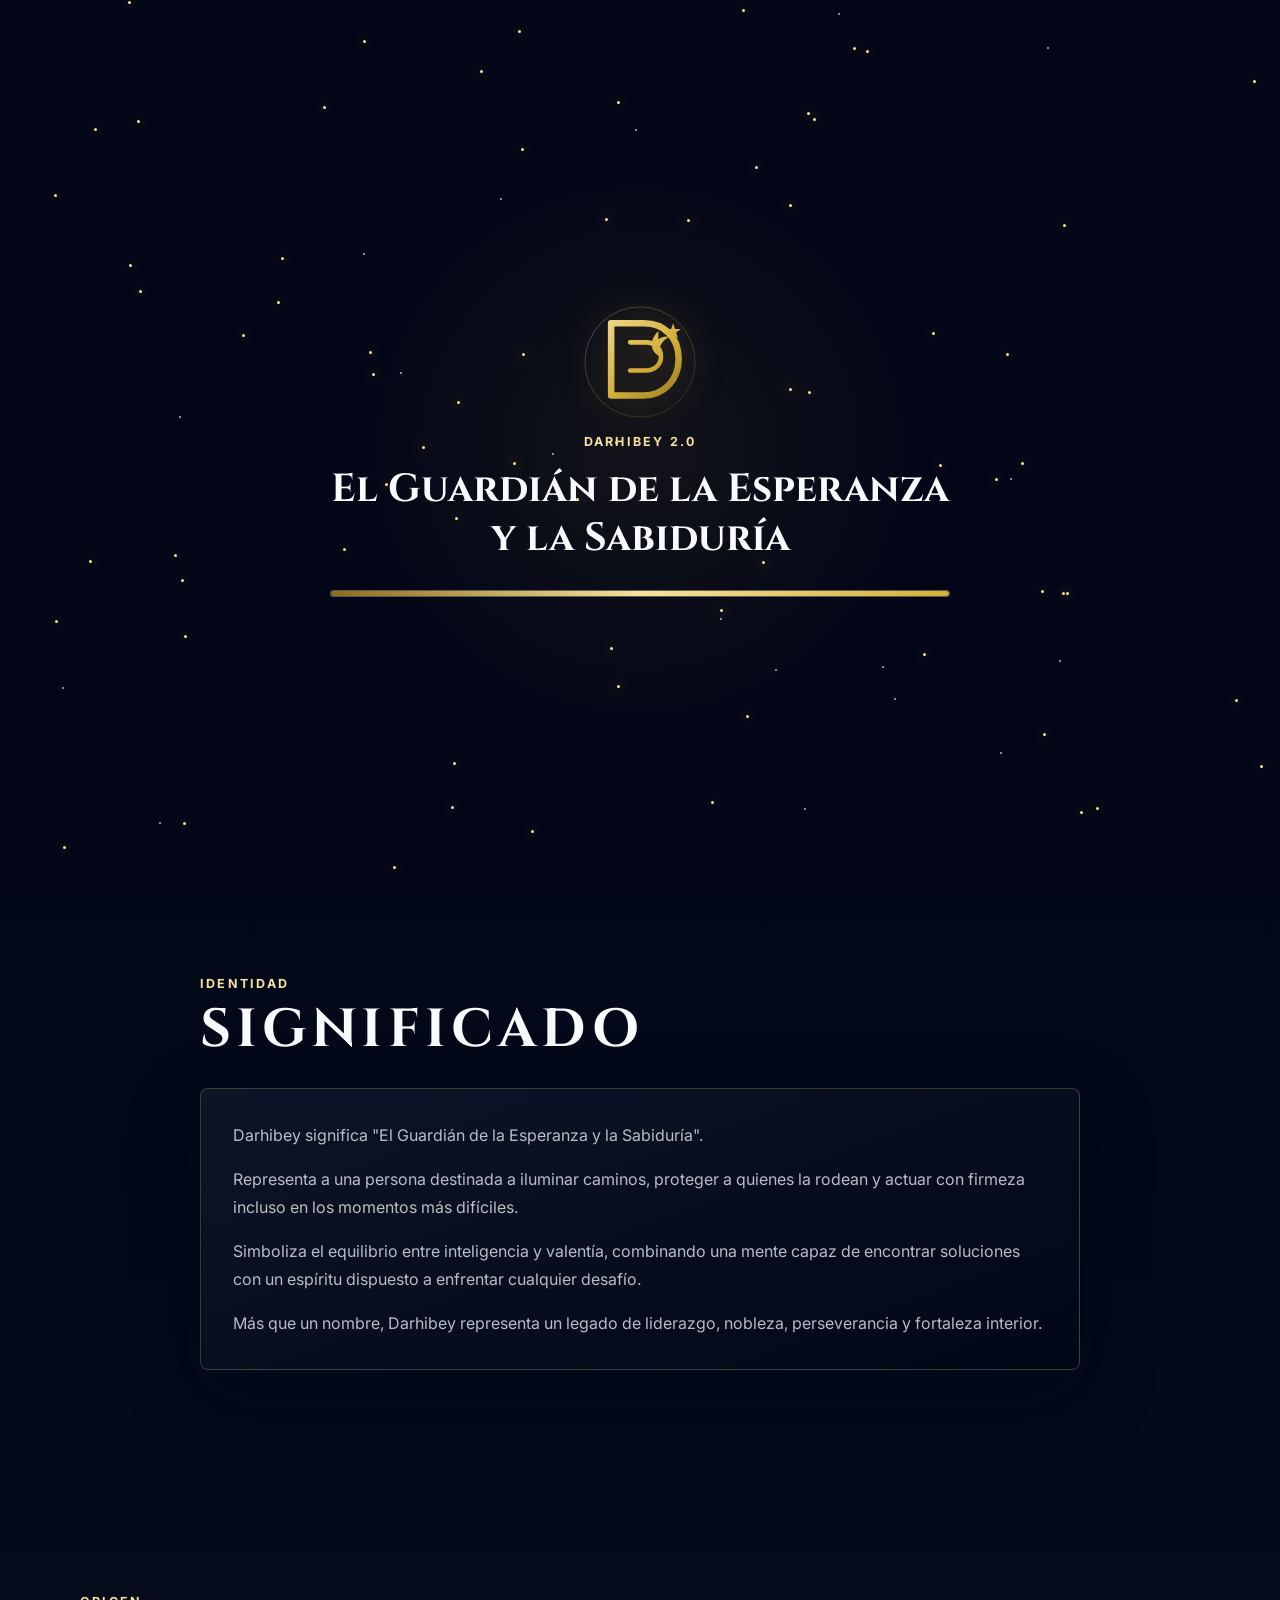
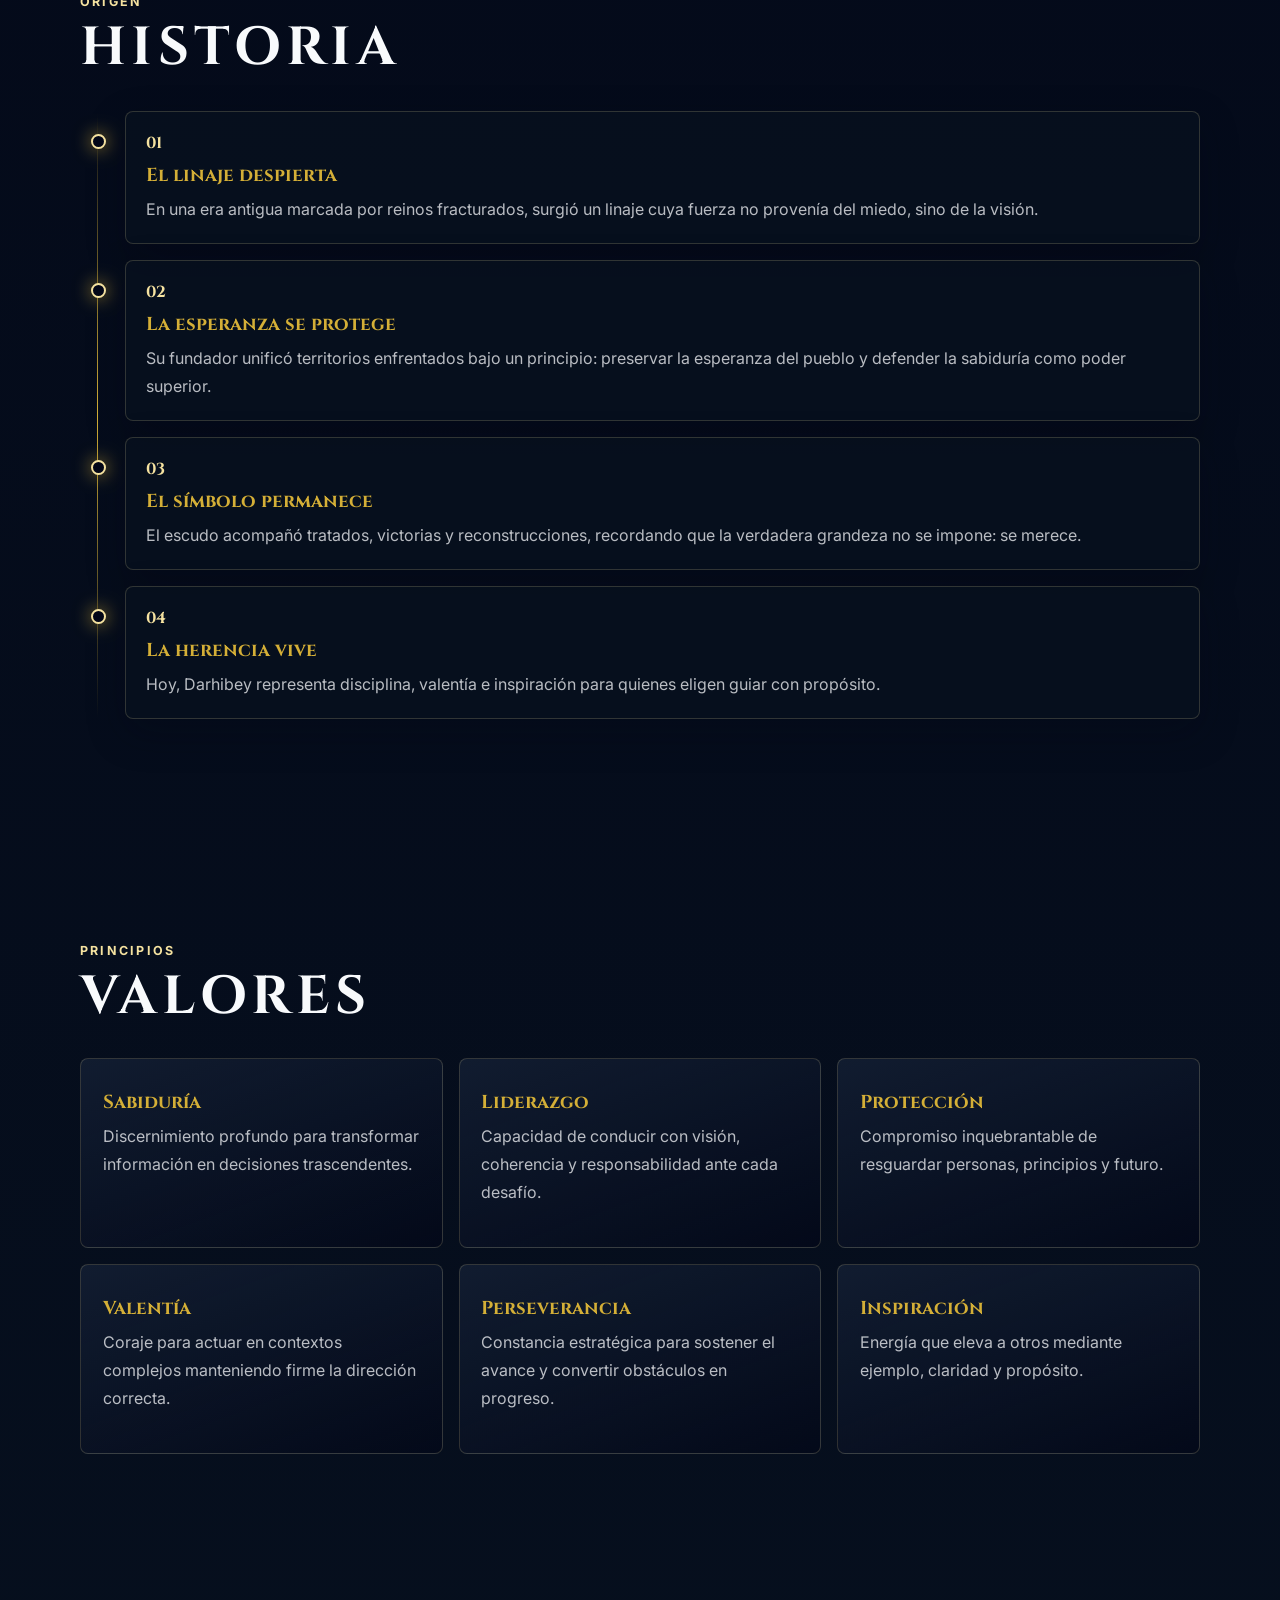
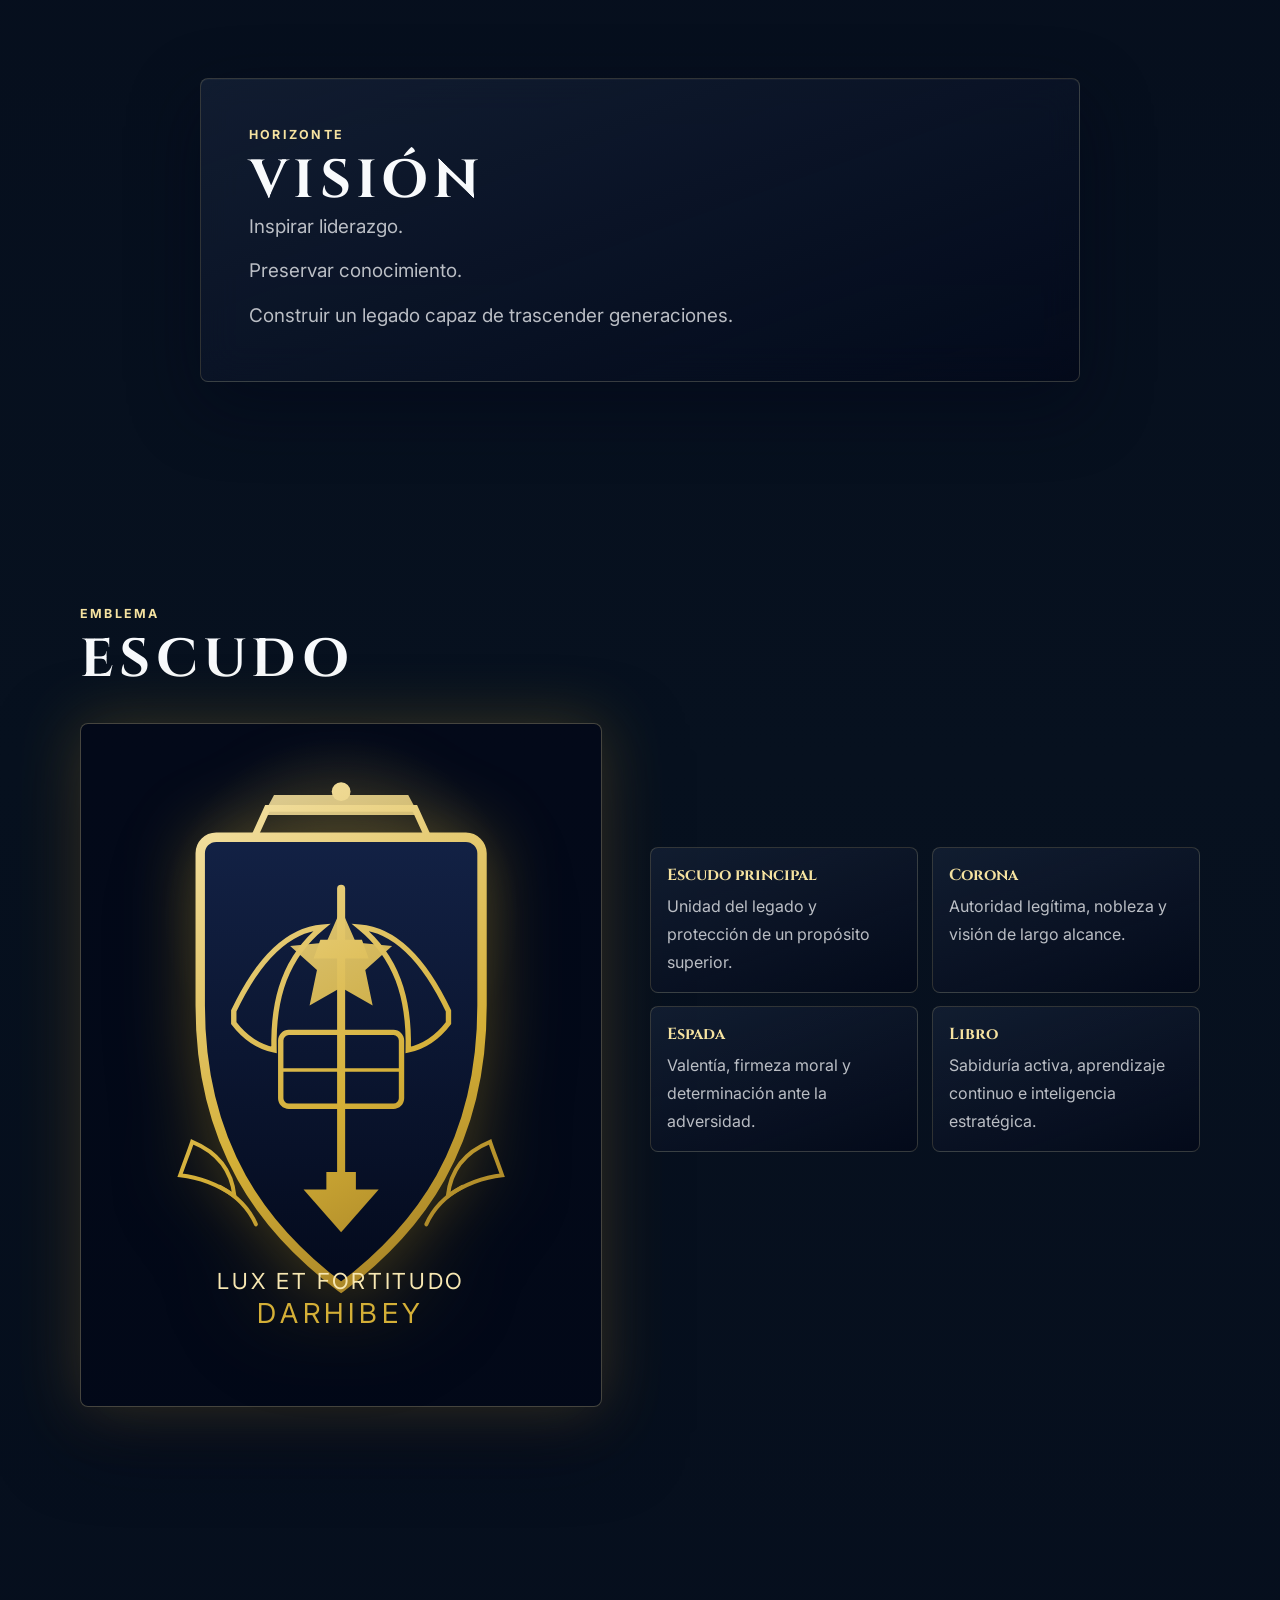
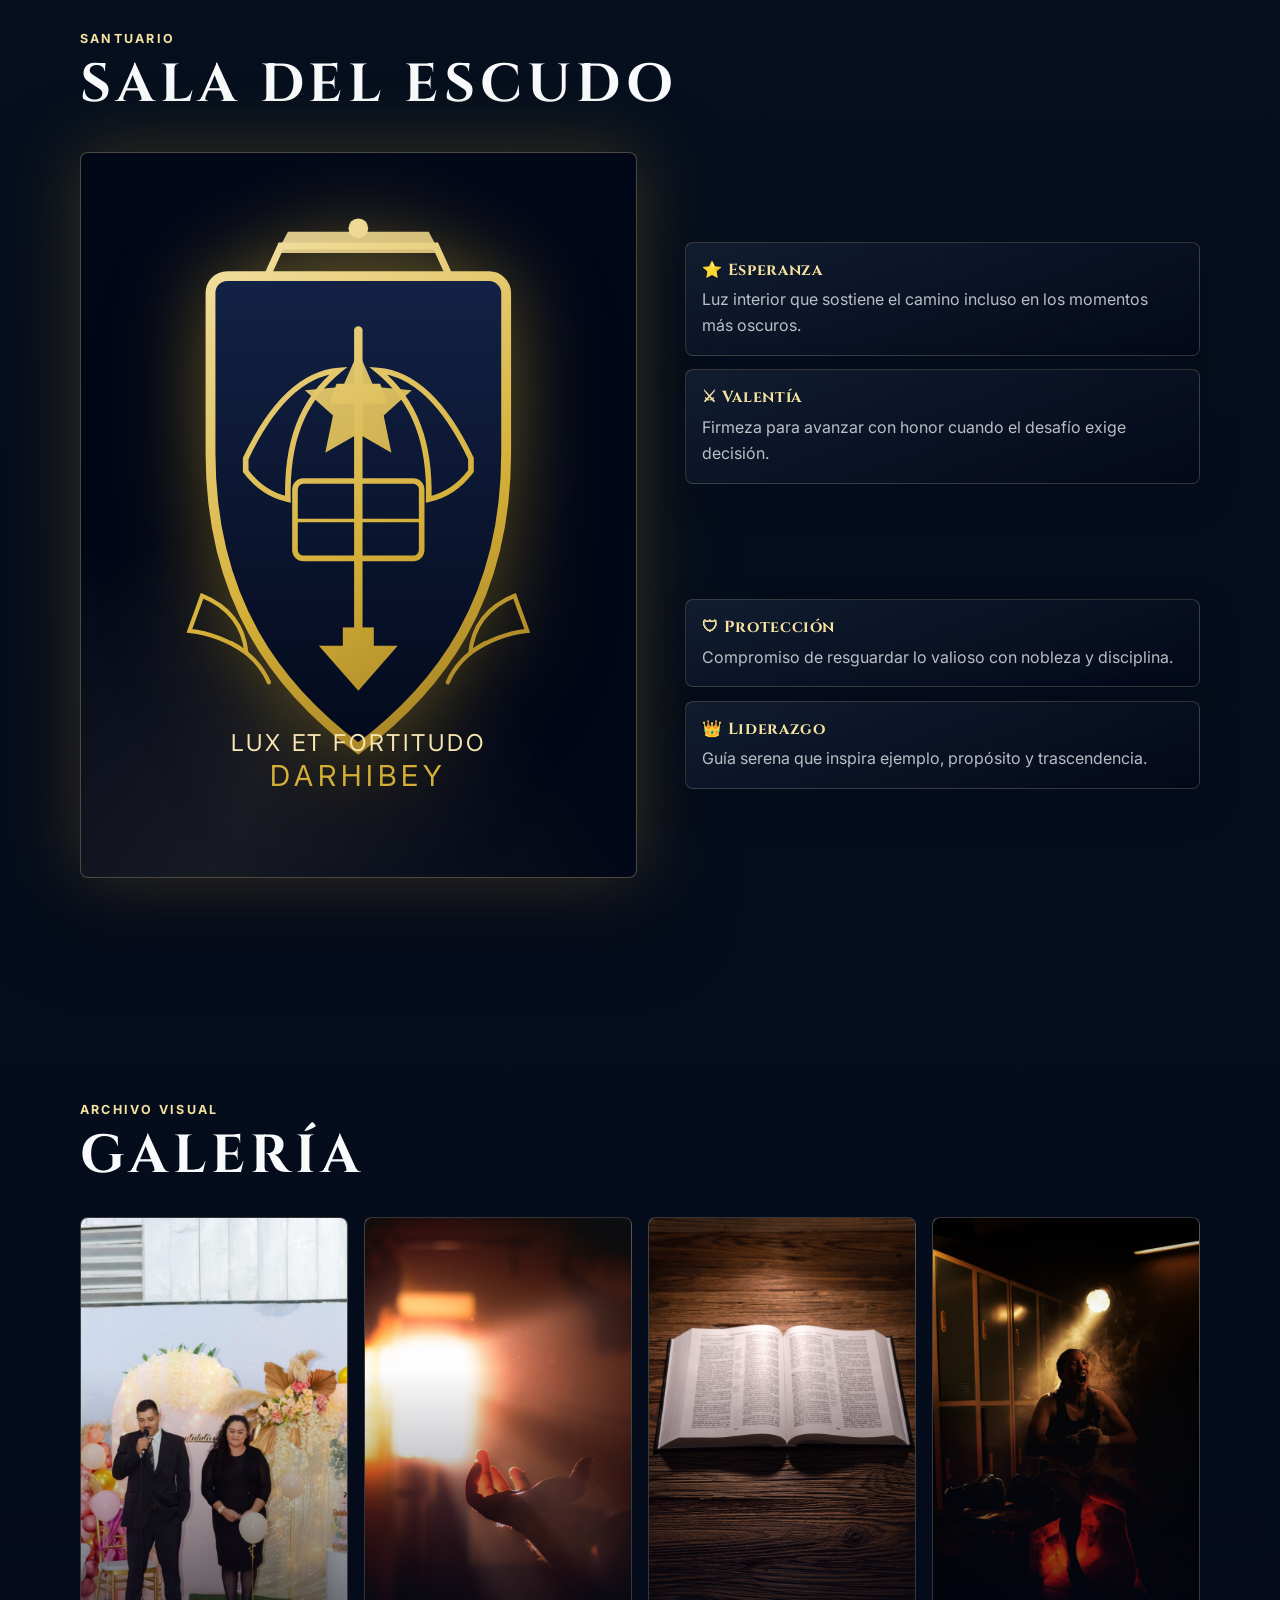
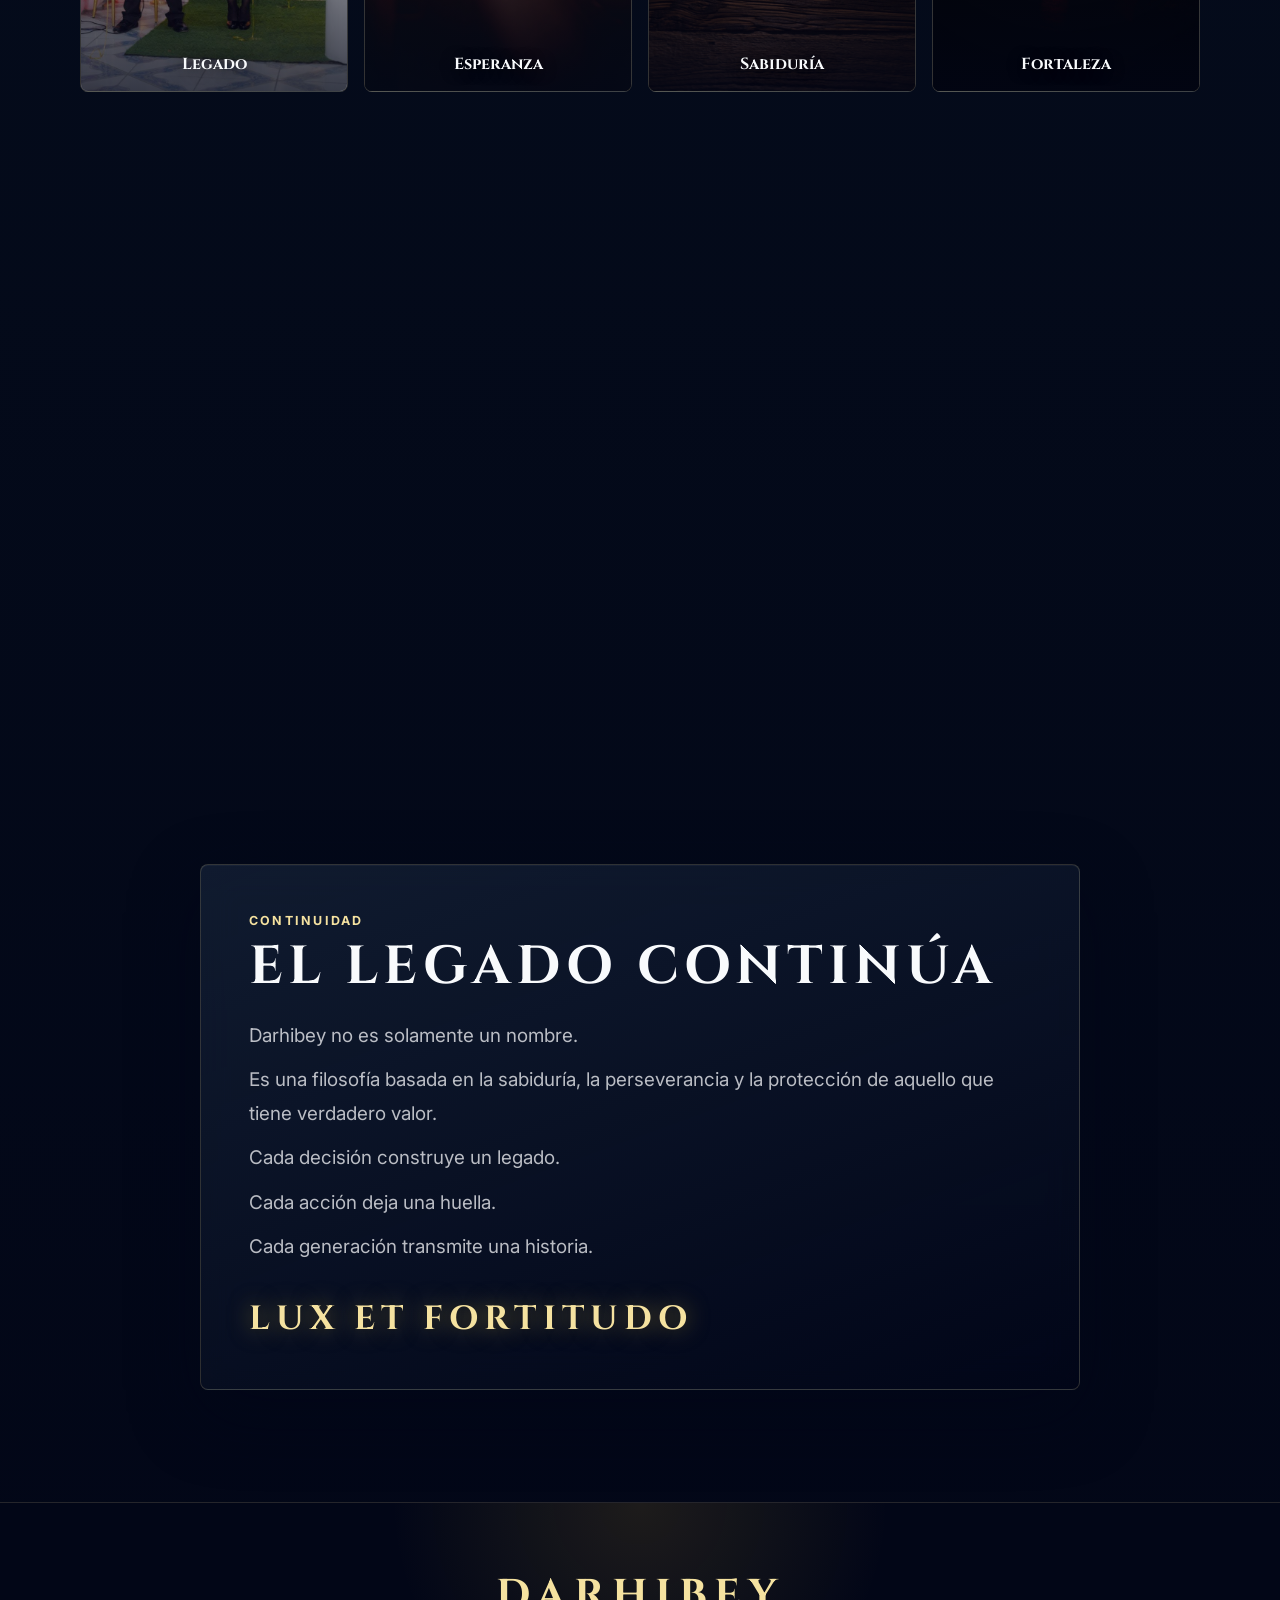
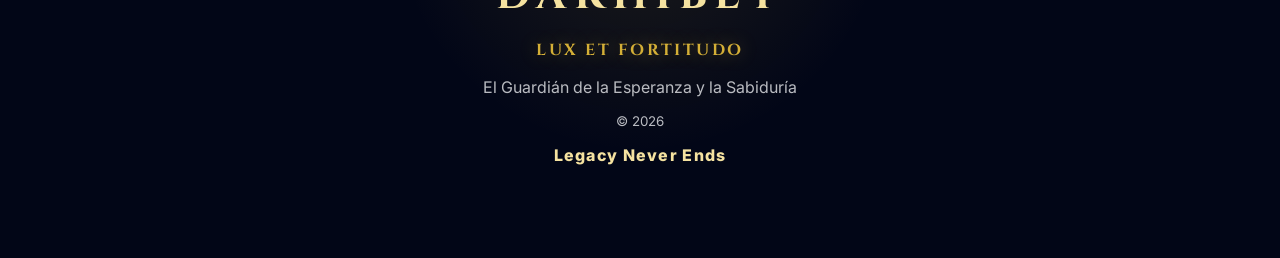
==== index.html @ 0b450121 "DARHIBEY v2" ====
<!doctype html>
<html lang="es">
  <head>
    <meta charset="UTF-8" />
    <meta name="viewport" content="width=device-width, initial-scale=1.0" />
    <title>DARHIBEY 2.0 | El Guardian de la Esperanza y la Sabiduria</title>
    <meta
      name="description"
      content="DARHIBEY 2.0 presenta el significado, la historia, los valores, el escudo y el legado de una identidad basada en sabiduria, esperanza y fortaleza."
    />
    <link rel="canonical" href="https://darhibey.netlify.app/" />
    <meta name="theme-color" content="#020617" />
    <meta name="robots" content="index, follow" />
    <meta property="og:title" content="DARHIBEY 2.0" />
    <meta property="og:description" content="El Guardian de la Esperanza y la Sabiduria." />
    <meta property="og:type" content="website" />
    <meta property="og:url" content="https://darhibey.netlify.app/" />
    <meta property="og:site_name" content="DARHIBEY" />
    <meta property="og:locale" content="es_ES" />
    <meta property="og:image" content="assets/images/darhibey-cinematic.jpg" />
    <meta property="og:image:alt" content="DARHIBEY 2.0, fondo cinematografico oscuro con lluvia y tonos dorados." />
    <meta name="twitter:card" content="summary_large_image" />
    <meta name="twitter:title" content="DARHIBEY 2.0" />
    <meta name="twitter:description" content="El Guardian de la Esperanza y la Sabiduria." />
    <meta name="twitter:image" content="assets/images/darhibey-cinematic.jpg" />
    <link rel="icon" href="assets/images/favicon.svg" type="image/svg+xml" />
    <link rel="sitemap" href="sitemap.xml" type="application/xml" />
    <link rel="preload" href="assets/images/darhibey-cinematic.jpg" as="image" />
    <link rel="preconnect" href="https://fonts.googleapis.com" />
    <link rel="preconnect" href="https://fonts.gstatic.com" crossorigin />
    <link
      href="https://fonts.googleapis.com/css2?family=Cinzel:wght@500;600;700&family=Inter:wght@400;500;600;700&display=swap"
      rel="stylesheet"
    />
    <link rel="stylesheet" href="css/styles.css" />
  </head>
  <body>
    <a class="skip-link" href="#main-content">Saltar al contenido principal</a>
    <div class="scroll-progress" id="scrollProgress" aria-hidden="true"></div>
    <div class="dynamic-sky" aria-hidden="true"></div>

    <div class="loader" id="loader" aria-label="Cargando DARHIBEY 2.0">
      <div class="loader-particles" id="loaderParticles" aria-hidden="true"></div>
      <div class="loader-content">
        <div class="brand-mark loader-mark" aria-hidden="true">
          <svg viewBox="0 0 360 360" xmlns="http://www.w3.org/2000/svg" fill="none">
            <defs>
              <linearGradient id="logo-loader" x1="35" y1="20" x2="315" y2="338" gradientUnits="userSpaceOnUse">
                <stop stop-color="#F5E2A0" />
                <stop offset="0.55" stop-color="#D4AF37" />
                <stop offset="1" stop-color="#8D6B1C" />
              </linearGradient>
            </defs>
            <circle cx="180" cy="180" r="168" stroke="url(#logo-loader)" stroke-opacity="0.42" stroke-width="2" />
            <path d="M92 62h100c63 0 106 44 106 108 0 64-44 112-108 112H92V62Z" stroke="url(#logo-loader)" stroke-width="20" stroke-linecap="round" stroke-linejoin="round" />
            <path d="M150 120h48c28 0 46 18 46 43 0 24-18 43-46 43h-48" stroke="url(#logo-loader)" stroke-width="14" stroke-linecap="round" />
            <path d="M236 86c-16 15-22 31-19 48 2 14 11 23 27 30-7-16-6-29 2-40 5-8 12-14 22-21-12-2-23 1-32 8Z" fill="url(#logo-loader)" />
            <path d="M281 62l6 17h18l-15 11 6 17-15-10-15 10 6-17-15-11h18l6-17Z" fill="url(#logo-loader)" />
          </svg>
        </div>
        <p>DARHIBEY 2.0</p>
        <h1>El Guardián de la Esperanza y la Sabiduría</h1>
        <div class="progress" role="progressbar" aria-label="Progreso de carga">
          <span></span>
        </div>
      </div>
    </div>

    <header class="site-header" id="siteHeader">
      <nav class="nav container" aria-label="Navegacion principal">
        <a class="nav-brand" href="#inicio" aria-label="DARHIBEY inicio">
          <span>DARHIBEY</span>
        </a>
        <button class="nav-toggle" id="navToggle" type="button" aria-label="Abrir menu" aria-controls="navLinks" aria-expanded="false">
          <span></span>
          <span></span>
          <span></span>
        </button>
        <div class="nav-links" id="navLinks">
          <a href="#inicio">Inicio</a>
          <a href="#significado">Significado</a>
          <a href="#historia">Historia</a>
          <a href="#valores">Valores</a>
          <a href="#vision">Visión</a>
          <a href="#escudo">Escudo</a>
          <a href="#galeria">Galería</a>
          <a href="#legado">Legado</a>
          <a href="#contacto">Contacto</a>
        </div>
      </nav>
    </header>

    <main id="main-content">
      <section class="hero" id="inicio" aria-labelledby="heroTitle">
        <div class="weather-layer rain" id="rainLayer" aria-hidden="true"></div>
        <div class="weather-layer gold-particles" id="goldParticles" aria-hidden="true"></div>
        <div class="lightning" id="lightning" aria-hidden="true"></div>
        <div class="ocean" aria-hidden="true">
          <span class="wave wave-1"></span>
          <span class="wave wave-2"></span>
          <span class="wave wave-3"></span>
        </div>
        <div class="container hero-inner">
          <div class="brand-mark hero-mark reveal" aria-hidden="true">
            <svg viewBox="0 0 360 360" xmlns="http://www.w3.org/2000/svg" fill="none">
              <defs>
                <linearGradient id="logo-hero" x1="35" y1="20" x2="315" y2="338" gradientUnits="userSpaceOnUse">
                  <stop stop-color="#F5E2A0" />
                  <stop offset="0.55" stop-color="#D4AF37" />
                  <stop offset="1" stop-color="#8D6B1C" />
                </linearGradient>
              </defs>
              <circle cx="180" cy="180" r="168" stroke="url(#logo-hero)" stroke-opacity="0.42" stroke-width="2" />
              <path d="M92 62h100c63 0 106 44 106 108 0 64-44 112-108 112H92V62Z" stroke="url(#logo-hero)" stroke-width="20" stroke-linecap="round" stroke-linejoin="round" />
              <path d="M150 120h48c28 0 46 18 46 43 0 24-18 43-46 43h-48" stroke="url(#logo-hero)" stroke-width="14" stroke-linecap="round" />
              <path d="M236 86c-16 15-22 31-19 48 2 14 11 23 27 30-7-16-6-29 2-40 5-8 12-14 22-21-12-2-23 1-32 8Z" fill="url(#logo-hero)" />
              <path d="M281 62l6 17h18l-15 11 6 17-15-10-15 10 6-17-15-11h18l6-17Z" fill="url(#logo-hero)" />
            </svg>
          </div>
          <p class="eyebrow reveal">Version cinematografica premium</p>
          <h1 class="hero-title reveal" id="heroTitle">DARHIBEY</h1>
          <p class="hero-subtitle reveal">El Guardián de la Esperanza y la Sabiduría</p>
          <a class="cta reveal" href="#significado">Descubrir legado</a>
        </div>
      </section>

      <section class="section" id="significado" aria-labelledby="titleSignificado">
        <div class="container narrow">
          <p class="section-kicker reveal">Identidad</p>
          <h2 class="section-title reveal" id="titleSignificado">Significado</h2>
          <div class="meaning-panel reveal">
            <p>Darhibey significa "El Guardián de la Esperanza y la Sabiduría".</p>
            <p>Representa a una persona destinada a iluminar caminos, proteger a quienes la rodean y actuar con firmeza incluso en los momentos más difíciles.</p>
            <p>Simboliza el equilibrio entre inteligencia y valentía, combinando una mente capaz de encontrar soluciones con un espíritu dispuesto a enfrentar cualquier desafío.</p>
            <p>Más que un nombre, Darhibey representa un legado de liderazgo, nobleza, perseverancia y fortaleza interior.</p>
          </div>
        </div>
      </section>

      <section class="section timeline-section" id="historia" aria-labelledby="titleHistoria">
        <div class="container">
          <p class="section-kicker reveal">Origen</p>
          <h2 class="section-title reveal" id="titleHistoria">Historia</h2>
          <div class="timeline">
            <article class="timeline-item reveal">
              <span>01</span>
              <h3>El linaje despierta</h3>
              <p>En una era antigua marcada por reinos fracturados, surgió un linaje cuya fuerza no provenía del miedo, sino de la visión.</p>
            </article>
            <article class="timeline-item reveal">
              <span>02</span>
              <h3>La esperanza se protege</h3>
              <p>Su fundador unificó territorios enfrentados bajo un principio: preservar la esperanza del pueblo y defender la sabiduría como poder superior.</p>
            </article>
            <article class="timeline-item reveal">
              <span>03</span>
              <h3>El símbolo permanece</h3>
              <p>El escudo acompañó tratados, victorias y reconstrucciones, recordando que la verdadera grandeza no se impone: se merece.</p>
            </article>
            <article class="timeline-item reveal">
              <span>04</span>
              <h3>La herencia vive</h3>
              <p>Hoy, Darhibey representa disciplina, valentía e inspiración para quienes eligen guiar con propósito.</p>
            </article>
          </div>
        </div>
      </section>

      <section class="section" id="valores" aria-labelledby="titleValores">
        <div class="container">
          <p class="section-kicker reveal">Principios</p>
          <h2 class="section-title reveal" id="titleValores">Valores</h2>
          <div class="values-grid">
            <article class="value-card reveal"><h3>Sabiduría</h3><p>Discernimiento profundo para transformar información en decisiones trascendentes.</p></article>
            <article class="value-card reveal"><h3>Liderazgo</h3><p>Capacidad de conducir con visión, coherencia y responsabilidad ante cada desafío.</p></article>
            <article class="value-card reveal"><h3>Protección</h3><p>Compromiso inquebrantable de resguardar personas, principios y futuro.</p></article>
            <article class="value-card reveal"><h3>Valentía</h3><p>Coraje para actuar en contextos complejos manteniendo firme la dirección correcta.</p></article>
            <article class="value-card reveal"><h3>Perseverancia</h3><p>Constancia estratégica para sostener el avance y convertir obstáculos en progreso.</p></article>
            <article class="value-card reveal"><h3>Inspiración</h3><p>Energía que eleva a otros mediante ejemplo, claridad y propósito.</p></article>
          </div>
        </div>
      </section>

      <section class="section vision-section" id="vision" aria-labelledby="titleVision">
        <div class="container narrow">
          <div class="vision-panel reveal">
            <p class="section-kicker">Horizonte</p>
            <h2 class="section-title" id="titleVision">Visión</h2>
            <p>Inspirar liderazgo.</p>
            <p>Preservar conocimiento.</p>
            <p>Construir un legado capaz de trascender generaciones.</p>
          </div>
        </div>
      </section>

      <section class="section shield-section" id="escudo" aria-labelledby="titleEscudo">
        <div class="container">
          <p class="section-kicker reveal">Emblema</p>
          <h2 class="section-title reveal" id="titleEscudo">Escudo</h2>
          <div class="shield-layout">
            <div class="shield-panel reveal" id="shieldPanel">
              <svg class="shield-art" viewBox="0 0 680 920" xmlns="http://www.w3.org/2000/svg" fill="none" role="img" aria-label="Escudo de Darhibey">
                <defs>
                  <linearGradient id="sg1" x1="100" y1="20" x2="580" y2="900" gradientUnits="userSpaceOnUse">
                    <stop stop-color="#F7E7B2" />
                    <stop offset="0.55" stop-color="#D4AF37" />
                    <stop offset="1" stop-color="#8A671B" />
                  </linearGradient>
                  <linearGradient id="sg2" x1="340" y1="100" x2="340" y2="760" gradientUnits="userSpaceOnUse">
                    <stop stop-color="#132246" />
                    <stop offset="1" stop-color="#040B1E" />
                  </linearGradient>
                </defs>
                <path d="M230 78h220l20 44H210l20-44Z" stroke="url(#sg1)" stroke-width="10" />
                <path d="M240 58h200l16 30H224l16-30Z" fill="url(#sg1)" opacity="0.9" />
                <circle cx="340" cy="53" r="14" fill="url(#sg1)" />
                <path d="M130 145c0-13 10-24 24-24h372c13 0 24 11 24 24v227c0 210-95 334-210 420-115-86-210-210-210-420V145Z" fill="url(#sg2)" stroke="url(#sg1)" stroke-width="14" />
                <path d="M340 228l22 50 54 5-40 36 11 53-47-27-47 27 11-53-40-36 54-5 22-50Z" fill="url(#sg1)" opacity="0.95" />
                <path d="M340 198V654" stroke="url(#sg1)" stroke-width="12" stroke-linecap="round" />
                <path d="M318 620h44v28h-44z" fill="url(#sg1)" />
                <path d="M284 646h112l-56 64-56-64Z" fill="url(#sg1)" />
                <path d="M309 274h62l10 28h-82l10-28Z" fill="url(#sg1)" />
                <rect x="250" y="412" width="180" height="110" rx="12" stroke="url(#sg1)" stroke-width="8" />
                <path d="M340 412v110M250 468h180" stroke="url(#sg1)" stroke-width="5" />
                <circle cx="340" cy="468" r="6" fill="url(#sg1)" />
                <path d="M180 380c38-80 82-121 132-125-54 44-74 105-72 183-24-5-44-19-60-40Z" stroke="url(#sg1)" stroke-width="8" stroke-linecap="round" />
                <path d="M500 380c-38-80-82-121-132-125 54 44 74 105 72 183 24-5 44-19 60-40Z" stroke="url(#sg1)" stroke-width="8" stroke-linecap="round" />
                <path d="M118 575c39 16 59 42 63 81-26-18-53-28-81-31 7-20 13-35 18-50Z" stroke="url(#sg1)" stroke-width="6" />
                <path d="M562 575c-39 16-59 42-63 81 26-18 53-28 81-31-7-20-13-35-18-50Z" stroke="url(#sg1)" stroke-width="6" />
                <path d="M159 642c26 14 44 33 54 56" stroke="url(#sg1)" stroke-width="6" stroke-linecap="round" />
                <path d="M521 642c-26 14-44 33-54 56" stroke="url(#sg1)" stroke-width="6" stroke-linecap="round" />
                <text x="340" y="795" text-anchor="middle" fill="#F7E7B2" font-size="33" letter-spacing="4">LUX ET FORTITUDO</text>
                <text x="340" y="845" text-anchor="middle" fill="#D4AF37" font-size="41" letter-spacing="7">DARHIBEY</text>
              </svg>
            </div>
            <div class="symbol-grid">
              <article class="symbol-card reveal"><strong>Escudo principal</strong><span>Unidad del legado y protección de un propósito superior.</span></article>
              <article class="symbol-card reveal"><strong>Corona</strong><span>Autoridad legítima, nobleza y visión de largo alcance.</span></article>
              <article class="symbol-card reveal"><strong>Espada</strong><span>Valentía, firmeza moral y determinación ante la adversidad.</span></article>
              <article class="symbol-card reveal"><strong>Libro</strong><span>Sabiduría activa, aprendizaje continuo e inteligencia estratégica.</span></article>
              <article class="symbol-card reveal"><strong>Estrella</strong><span>Guía de esperanza para cada decisión trascendente.</span></article>
              <article class="symbol-card reveal"><strong>Laureles</strong><span>Honor conquistado con mérito, disciplina y propósito.</span></article>
            </div>
          </div>
        </div>
      </section>

      <section class="section shield-hall-section" id="sala-escudo" aria-labelledby="titleSalaEscudo">
        <div class="container">
          <p class="section-kicker reveal">Santuario</p>
          <h2 class="section-title reveal" id="titleSalaEscudo">Sala del Escudo</h2>
          <div class="shield-hall-layout">
            <div class="shield-hall-panel reveal" id="shieldHallPanel">
              <svg class="shield-art shield-hall-art" viewBox="0 0 680 920" xmlns="http://www.w3.org/2000/svg" fill="none" role="img" aria-label="Escudo de Darhibey ampliado">
                <defs>
                  <linearGradient id="hallSg1" x1="100" y1="20" x2="580" y2="900" gradientUnits="userSpaceOnUse">
                    <stop stop-color="#F7E7B2" />
                    <stop offset="0.55" stop-color="#D4AF37" />
                    <stop offset="1" stop-color="#8A671B" />
                  </linearGradient>
                  <linearGradient id="hallSg2" x1="340" y1="100" x2="340" y2="760" gradientUnits="userSpaceOnUse">
                    <stop stop-color="#132246" />
                    <stop offset="1" stop-color="#040B1E" />
                  </linearGradient>
                </defs>
                <path d="M230 78h220l20 44H210l20-44Z" stroke="url(#hallSg1)" stroke-width="10" />
                <path d="M240 58h200l16 30H224l16-30Z" fill="url(#hallSg1)" opacity="0.9" />
                <circle cx="340" cy="53" r="14" fill="url(#hallSg1)" />
                <path d="M130 145c0-13 10-24 24-24h372c13 0 24 11 24 24v227c0 210-95 334-210 420-115-86-210-210-210-420V145Z" fill="url(#hallSg2)" stroke="url(#hallSg1)" stroke-width="14" />
                <path d="M340 228l22 50 54 5-40 36 11 53-47-27-47 27 11-53-40-36 54-5 22-50Z" fill="url(#hallSg1)" opacity="0.95" />
                <path d="M340 198V654" stroke="url(#hallSg1)" stroke-width="12" stroke-linecap="round" />
                <path d="M318 620h44v28h-44z" fill="url(#hallSg1)" />
                <path d="M284 646h112l-56 64-56-64Z" fill="url(#hallSg1)" />
                <path d="M309 274h62l10 28h-82l10-28Z" fill="url(#hallSg1)" />
                <rect x="250" y="412" width="180" height="110" rx="12" stroke="url(#hallSg1)" stroke-width="8" />
                <path d="M340 412v110M250 468h180" stroke="url(#hallSg1)" stroke-width="5" />
                <circle cx="340" cy="468" r="6" fill="url(#hallSg1)" />
                <path d="M180 380c38-80 82-121 132-125-54 44-74 105-72 183-24-5-44-19-60-40Z" stroke="url(#hallSg1)" stroke-width="8" stroke-linecap="round" />
                <path d="M500 380c-38-80-82-121-132-125 54 44 74 105 72 183 24-5 44-19 60-40Z" stroke="url(#hallSg1)" stroke-width="8" stroke-linecap="round" />
                <path d="M118 575c39 16 59 42 63 81-26-18-53-28-81-31 7-20 13-35 18-50Z" stroke="url(#hallSg1)" stroke-width="6" />
                <path d="M562 575c-39 16-59 42-63 81 26-18 53-28 81-31-7-20-13-35-18-50Z" stroke="url(#hallSg1)" stroke-width="6" />
                <path d="M159 642c26 14 44 33 54 56" stroke="url(#hallSg1)" stroke-width="6" stroke-linecap="round" />
                <path d="M521 642c-26 14-44 33-54 56" stroke="url(#hallSg1)" stroke-width="6" stroke-linecap="round" />
                <text x="340" y="795" text-anchor="middle" fill="#F7E7B2" font-size="33" letter-spacing="4">LUX ET FORTITUDO</text>
                <text x="340" y="845" text-anchor="middle" fill="#D4AF37" font-size="41" letter-spacing="7">DARHIBEY</text>
              </svg>
            </div>
            <div class="shield-virtues-grid">
              <article class="shield-virtue-card reveal"><strong>⭐ Esperanza</strong><span>Luz interior que sostiene el camino incluso en los momentos más oscuros.</span></article>
              <article class="shield-virtue-card reveal"><strong>⚔ Valentía</strong><span>Firmeza para avanzar con honor cuando el desafío exige decisión.</span></article>
              <article class="shield-virtue-card reveal"><strong>📖 Sabiduría</strong><span>Conocimiento aplicado con prudencia para proteger el futuro.</span></article>
              <article class="shield-virtue-card reveal"><strong>🛡 Protección</strong><span>Compromiso de resguardar lo valioso con nobleza y disciplina.</span></article>
              <article class="shield-virtue-card reveal"><strong>👑 Liderazgo</strong><span>Guía serena que inspira ejemplo, propósito y trascendencia.</span></article>
            </div>
          </div>
        </div>
      </section>

      <section class="section" id="galeria" aria-labelledby="titleGaleria">
        <div class="container">
          <p class="section-kicker reveal">Archivo visual</p>
          <h2 class="section-title reveal" id="titleGaleria">Galería</h2>
          <div class="gallery-grid">
            <button class="gallery-item reveal" type="button" data-full="assets/gallery/darhibey-legado.jpg" data-caption="Legado Darhibey">
              <img src="assets/gallery/darhibey-legado.jpg" alt="Paisaje cinematografico del legado Darhibey" loading="lazy" width="900" height="600" />
              <span>Legado</span>
            </button>
            <button class="gallery-item reveal" type="button" data-full="assets/gallery/darhibey-esperanza.jpg" data-caption="Esperanza">
              <img src="assets/gallery/darhibey-esperanza.jpg" alt="Escena visual de esperanza Darhibey" loading="lazy" width="900" height="600" />
              <span>Esperanza</span>
            </button>
            <button class="gallery-item reveal" type="button" data-full="assets/gallery/darhibey-sabiduria.jpg" data-caption="Sabiduría">
              <img src="assets/gallery/darhibey-sabiduria.jpg" alt="Escena visual de sabiduria Darhibey" loading="lazy" width="900" height="600" />
              <span>Sabiduría</span>
            </button>
            <button class="gallery-item reveal" type="button" data-full="assets/gallery/darhibey-fortaleza.jpg" data-caption="Fortaleza">
              <img src="assets/gallery/darhibey-fortaleza.jpg" alt="Escena visual de fortaleza Darhibey" loading="lazy" width="900" height="600" />
              <span>Fortaleza</span>
            </button>
          </div>
        </div>
      </section>

      <section class="section quote-section" id="legado" aria-labelledby="titleLegado">
        <div class="container narrow">
          <p class="section-kicker reveal">Frases legendarias</p>
          <h2 class="section-title reveal" id="titleLegado">Legado</h2>
          <div class="quote-carousel reveal" aria-live="polite">
            <blockquote id="quoteText">"No es el nombre quien crea la grandeza."</blockquote>
          </div>
        </div>
      </section>

      <section class="section legacy-section" id="contacto" aria-labelledby="titleContacto">
        <div class="container narrow">
          <div class="legacy-panel reveal">
            <p class="section-kicker">Continuidad</p>
            <h2 class="section-title" id="titleContacto">El legado continúa</h2>
            <div class="legacy-copy">
              <p>Darhibey no es solamente un nombre.</p>
              <p>Es una filosofía basada en la sabiduría, la perseverancia y la protección de aquello que tiene verdadero valor.</p>
              <p>Cada decisión construye un legado.</p>
              <p>Cada acción deja una huella.</p>
              <p>Cada generación transmite una historia.</p>
            </div>
            <p class="legacy-motto">LUX ET FORTITUDO</p>
          </div>
        </div>
      </section>
    </main>

    <aside class="audio-player" aria-label="Musica ambiental">
      <button class="audio-toggle" id="audioToggle" type="button" aria-expanded="false" aria-controls="audioOptions" aria-label="Abrir selector de musica">
        <span>Audio</span>
      </button>
      <div class="audio-options" id="audioOptions">
        <button class="audio-option is-active" type="button" data-audio="silent">Silencio</button>
        <button class="audio-option" type="button" data-audio="rain">Lluvia</button>
        <button class="audio-option" type="button" data-audio="epic">Ambiente épico</button>
      </div>
      <audio id="rainAudio" preload="none" loop>
        <source src="assets/audio/rain.mp3" type="audio/mpeg" />
      </audio>
    </aside>

    <div class="lightbox" id="lightbox" aria-hidden="true" role="dialog" aria-label="Imagen de galeria">
      <button class="lightbox-close" type="button" id="lightboxClose" aria-label="Cerrar galeria">×</button>
      <img id="lightboxImage" alt="" />
      <p id="lightboxCaption"></p>
    </div>

    <footer class="footer">
      <div class="container footer-inner">
        <p>DARHIBEY</p>
        <strong>LUX ET FORTITUDO</strong>
        <span>El Guardián de la Esperanza y la Sabiduría</span>
        <small>© <span id="year"></span></small>
        <em>Legacy Never Ends</em>
      </div>
    </footer>

    <script src="js/main.js" defer></script>
  </body>
</html>
---- css/styles.css ----
:root {
  --ink: #020617;
  --night: #07111f;
  --midnight: #0f172a;
  --steel: #152136;
  --gold: #d4af37;
  --gold-soft: #f5e2a0;
  --text: #f8fafc;
  --muted: rgba(248, 250, 252, 0.74);
  --line: rgba(245, 226, 160, 0.22);
  --panel: rgba(7, 17, 31, 0.72);
  --shadow: 0 24px 70px rgba(2, 6, 23, 0.46);
}

* {
  box-sizing: border-box;
}

html {
  scroll-behavior: smooth;
}

body {
  margin: 0;
  color: var(--text);
  font-family: "Inter", system-ui, sans-serif;
  background: linear-gradient(180deg, #020617 0%, #07111f 48%, #020617 100%);
  overflow-x: hidden;
}

body.is-loading {
  overflow: hidden;
}

body.nav-open {
  overflow: hidden;
}

main,
.footer {
  position: relative;
  z-index: 1;
}

.scroll-progress {
  position: fixed;
  inset: 0 auto auto 0;
  z-index: 10001;
  width: 100%;
  height: 3px;
  background: linear-gradient(90deg, var(--gold), var(--gold-soft));
  box-shadow: 0 0 18px rgba(212, 175, 55, 0.58);
  transform: scaleX(0);
  transform-origin: left;
}

.dynamic-sky {
  position: fixed;
  inset: 0;
  z-index: 0;
  pointer-events: none;
  background:
    radial-gradient(circle at 18% 24%, rgba(245, 226, 160, 0.1), transparent 30%),
    radial-gradient(circle at 78% 18%, rgba(56, 189, 248, 0.1), transparent 34%),
    linear-gradient(130deg, rgba(2, 6, 23, 0.18), rgba(15, 23, 42, 0.2), rgba(245, 226, 160, 0.08));
  mix-blend-mode: screen;
  opacity: 0.34;
  animation: dynamicSky 42s ease-in-out infinite alternate;
}

img,
svg {
  display: block;
  max-width: 100%;
}

button,
input,
textarea {
  font: inherit;
}

a {
  color: inherit;
}

.skip-link {
  position: fixed;
  left: 1rem;
  top: -4rem;
  z-index: 10000;
  border-radius: 999px;
  background: var(--gold);
  color: var(--ink);
  padding: 0.7rem 1rem;
  font-weight: 700;
  transition: top 0.2s ease;
}

.skip-link:focus {
  top: 1rem;
}

.container {
  width: min(1120px, calc(100% - 32px));
  margin-inline: auto;
}

.narrow {
  width: min(880px, calc(100% - 32px));
}

.loader {
  position: fixed;
  inset: 0;
  z-index: 9999;
  display: grid;
  place-items: center;
  background: radial-gradient(circle at center, rgba(212, 175, 55, 0.08), transparent 38%), #020617;
  transition: opacity 0.7s ease, visibility 0.7s ease;
}

.loader.is-hidden {
  opacity: 0;
  visibility: hidden;
}

.loader-particles,
.weather-layer,
.lightning {
  position: absolute;
  inset: 0;
  overflow: hidden;
  pointer-events: none;
}

.loader-content {
  position: relative;
  z-index: 2;
  width: min(620px, 86vw);
  text-align: center;
}

.loader-mark {
  width: 118px;
  margin-inline: auto;
}

.loader-content p,
.eyebrow,
.section-kicker {
  color: var(--gold-soft);
  font-size: 0.78rem;
  font-weight: 700;
  letter-spacing: 0.18em;
  text-transform: uppercase;
}

.loader-content h1 {
  margin: 1rem 0 1.7rem;
  font-family: "Cinzel", Georgia, serif;
  font-size: clamp(1.35rem, 4vw, 2.45rem);
  line-height: 1.25;
}

.progress {
  height: 7px;
  overflow: hidden;
  border: 1px solid rgba(245, 226, 160, 0.32);
  border-radius: 999px;
  background: rgba(255, 255, 255, 0.08);
}

.progress span {
  display: block;
  width: 100%;
  height: 100%;
  border-radius: inherit;
  background: linear-gradient(90deg, #8d6b1c, var(--gold-soft), var(--gold));
  transform-origin: left;
  animation: loadProgress 3s ease forwards;
}

.site-header {
  position: fixed;
  inset: 0 0 auto;
  z-index: 1000;
  border-bottom: 1px solid transparent;
  transition: background 0.45s ease, border-color 0.45s ease, box-shadow 0.45s ease, backdrop-filter 0.45s ease;
}

.site-header.is-scrolled,
.site-header.is-open {
  border-color: rgba(245, 226, 160, 0.2);
  background: linear-gradient(180deg, rgba(2, 6, 23, 0.82), rgba(2, 6, 23, 0.58));
  box-shadow: 0 18px 38px rgba(2, 6, 23, 0.26);
  backdrop-filter: blur(22px) saturate(125%);
}

.nav {
  display: flex;
  min-height: 76px;
  align-items: center;
  justify-content: space-between;
  gap: 1rem;
}

.nav-brand {
  font-family: "Cinzel", Georgia, serif;
  font-weight: 700;
  letter-spacing: 0.16em;
  text-decoration: none;
}

.nav-links {
  display: flex;
  align-items: center;
  gap: clamp(0.7rem, 1.6vw, 1.35rem);
}

.nav-links a {
  position: relative;
  color: rgba(248, 250, 252, 0.82);
  font-size: 0.88rem;
  font-weight: 700;
  text-decoration: none;
}

.nav-links a::after {
  content: "";
  position: absolute;
  left: 0;
  right: 0;
  bottom: -0.45rem;
  height: 1px;
  background: var(--gold);
  transform: scaleX(0);
  transition: transform 0.25s ease;
}

.nav-links a:hover::after,
.nav-links a:focus-visible::after,
.nav-links a.is-active::after {
  transform: scaleX(1);
}

.nav-links a.is-active {
  color: var(--gold-soft);
  text-shadow: 0 0 16px rgba(212, 175, 55, 0.32);
}

.nav-toggle {
  display: none;
  width: 44px;
  height: 44px;
  border: 1px solid var(--line);
  border-radius: 999px;
  background: rgba(255, 255, 255, 0.06);
}

.nav-toggle span {
  display: block;
  width: 18px;
  height: 2px;
  margin: 4px auto;
  border-radius: 999px;
  background: var(--text);
  transition: transform 0.24s ease, opacity 0.24s ease;
}

.nav-toggle.is-open span:nth-child(1) {
  transform: translateY(6px) rotate(45deg);
}

.nav-toggle.is-open span:nth-child(2) {
  opacity: 0;
}

.nav-toggle.is-open span:nth-child(3) {
  transform: translateY(-6px) rotate(-45deg);
}

.hero {
  position: relative;
  min-height: 96svh;
  display: grid;
  align-items: center;
  overflow: hidden;
  isolation: isolate;
  background:
    linear-gradient(180deg, rgba(2, 6, 23, 0.68), rgba(2, 6, 23, 0.28) 42%, rgba(2, 6, 23, 0.92)),
    url("../assets/images/darhibey-cinematic.jpg") center / cover no-repeat;
}

.hero::before {
  content: "";
  position: absolute;
  inset: 0;
  z-index: -1;
  background: radial-gradient(circle at var(--hero-x, 50%) var(--hero-y, 34%), rgba(245, 226, 160, 0.18), transparent 30%);
  mix-blend-mode: screen;
  opacity: 0.72;
  transition: opacity 0.3s ease;
}

.hero::after {
  content: "";
  position: absolute;
  inset: 0;
  z-index: -1;
  background-image: linear-gradient(rgba(255, 255, 255, 0.05) 1px, transparent 1px), linear-gradient(90deg, rgba(255, 255, 255, 0.04) 1px, transparent 1px);
  background-size: 72px 72px;
  mask-image: linear-gradient(to bottom, transparent, black 22%, black 72%, transparent);
}

.hero-inner {
  position: relative;
  z-index: 3;
  padding-top: 6rem;
  padding-bottom: 14svh;
  text-align: center;
}

.brand-mark {
  filter: drop-shadow(0 0 20px rgba(212, 175, 55, 0.34));
}

.hero-mark {
  width: clamp(112px, 16vw, 164px);
  margin: 0 auto 1.2rem;
  animation: logoRise 2.6s ease both;
}

.hero-title,
.section-title {
  margin: 0;
  font-family: "Cinzel", Georgia, serif;
  font-weight: 700;
  line-height: 1.04;
  text-transform: uppercase;
}

.hero-title {
  font-size: clamp(3.3rem, 11vw, 8rem);
  letter-spacing: 0.16em;
  text-shadow: 0 0 34px rgba(212, 175, 55, 0.34);
}

.hero-subtitle {
  max-width: 760px;
  margin: 1rem auto 0;
  color: rgba(248, 250, 252, 0.9);
  font-size: clamp(1.05rem, 2.5vw, 1.55rem);
  line-height: 1.65;
}

.cta {
  display: inline-flex;
  align-items: center;
  justify-content: center;
  min-height: 48px;
  margin-top: 2rem;
  border: 1px solid rgba(245, 226, 160, 0.62);
  border-radius: 999px;
  background: rgba(212, 175, 55, 0.14);
  color: var(--text);
  padding: 0.85rem 1.25rem;
  font-weight: 800;
  text-decoration: none;
  box-shadow: 0 0 28px rgba(212, 175, 55, 0.16);
  transition: transform 0.25s ease, background 0.25s ease, box-shadow 0.25s ease;
}

.cta:hover,
.cta:focus-visible {
  transform: translateY(-2px);
  background: rgba(212, 175, 55, 0.24);
  box-shadow: 0 0 42px rgba(212, 175, 55, 0.28);
}

.drop {
  position: absolute;
  top: -140px;
  width: 1px;
  background: linear-gradient(transparent, rgba(255, 255, 255, 0.78));
  animation: rainFall linear infinite;
}

.gold-dot {
  position: absolute;
  width: 3px;
  height: 3px;
  border-radius: 999px;
  background: var(--gold-soft);
  box-shadow: 0 0 12px var(--gold);
  animation: particleFloat ease-in-out infinite;
}

.white-dot {
  position: absolute;
  width: 2px;
  height: 2px;
  border-radius: 999px;
  background: rgba(255, 255, 255, 0.72);
  box-shadow: 0 0 10px rgba(255, 255, 255, 0.38);
  animation: particleFloat ease-in-out infinite;
}

.lightning {
  z-index: 6;
  background: white;
  opacity: 0;
  mix-blend-mode: screen;
  transition: opacity 0.08s ease;
}

.ocean {
  position: absolute;
  inset: auto 0 0;
  z-index: 2;
  height: 23svh;
  overflow: hidden;
  opacity: 0.7;
}

.wave {
  position: absolute;
  left: -50%;
  width: 200%;
  height: 100%;
  border-radius: 45%;
}

.wave-1 {
  background: rgba(255, 255, 255, 0.05);
  animation: waveMove 10s linear infinite;
}

.wave-2 {
  background: rgba(212, 175, 55, 0.08);
  animation: waveMove 14s linear infinite reverse;
}

.wave-3 {
  background: rgba(245, 226, 160, 0.05);
  animation: waveMove 20s linear infinite;
}

.section {
  padding: clamp(4.5rem, 9vw, 7rem) 0;
}

.section-kicker {
  margin: 0 0 0.75rem;
}

.section-title {
  font-size: clamp(2rem, 5vw, 3.35rem);
  letter-spacing: 0.1em;
}

.section-copy,
.meaning-panel,
.timeline-item p,
.value-card p,
.symbol-card span {
  color: var(--muted);
  line-height: 1.75;
}

.meaning-panel {
  margin-top: 1.8rem;
  border: 1px solid var(--line);
  border-radius: 8px;
  background: linear-gradient(160deg, rgba(15, 23, 42, 0.86), rgba(2, 6, 23, 0.58));
  padding: clamp(1.3rem, 4vw, 2rem);
  box-shadow: var(--shadow);
}

.meaning-panel p {
  margin: 0;
}

.meaning-panel p + p {
  margin-top: 1rem;
}

.timeline {
  position: relative;
  display: grid;
  gap: 1rem;
  margin-top: 2.2rem;
}

.timeline::before {
  content: "";
  position: absolute;
  left: 1.05rem;
  top: 0;
  bottom: 0;
  width: 1px;
  background: linear-gradient(transparent, var(--gold), transparent);
}

.timeline-item {
  position: relative;
  margin-left: 2.8rem;
  border: 1px solid rgba(245, 226, 160, 0.18);
  border-radius: 8px;
  background: var(--panel);
  padding: 1.25rem;
  box-shadow: 0 14px 38px rgba(2, 6, 23, 0.28);
}

.timeline-item::before {
  content: "";
  position: absolute;
  left: -2.15rem;
  top: 1.35rem;
  width: 11px;
  height: 11px;
  border: 2px solid var(--gold-soft);
  border-radius: 50%;
  background: var(--ink);
  box-shadow: 0 0 18px rgba(212, 175, 55, 0.8);
}

.timeline-item span,
.symbol-card strong {
  color: var(--gold-soft);
  font-family: "Cinzel", Georgia, serif;
  font-weight: 700;
}

.timeline-item h3,
.value-card h3 {
  margin: 0.55rem 0 0.45rem;
  color: var(--gold);
  font-family: "Cinzel", Georgia, serif;
}

.timeline-item p,
.value-card p {
  margin: 0;
}

.values-grid {
  display: grid;
  grid-template-columns: repeat(3, minmax(0, 1fr));
  gap: 1rem;
  margin-top: 2rem;
}

.value-card,
.symbol-card,
.vision-panel,
.legacy-panel {
  border: 1px solid rgba(245, 226, 160, 0.18);
  border-radius: 8px;
  background: linear-gradient(160deg, rgba(21, 33, 54, 0.76), rgba(2, 6, 23, 0.58));
}

.value-card {
  min-height: 190px;
  padding: 1.35rem;
  transition: transform 0.25s ease, border-color 0.25s ease, box-shadow 0.25s ease;
}

.value-card:hover,
.value-card:focus-within {
  transform: translateY(-6px);
  border-color: rgba(245, 226, 160, 0.52);
  box-shadow: 0 0 34px rgba(212, 175, 55, 0.2);
}

.shield-layout {
  display: grid;
  grid-template-columns: minmax(280px, 0.95fr) minmax(0, 1fr);
  gap: clamp(1.4rem, 4vw, 3rem);
  align-items: center;
  margin-top: 2.2rem;
}

.shield-panel {
  position: relative;
  border: 1px solid rgba(245, 226, 160, 0.28);
  border-radius: 8px;
  background: radial-gradient(circle at var(--mx, 50%) var(--my, 28%), rgba(245, 226, 160, 0.18), transparent 32%), rgba(2, 6, 23, 0.68);
  padding: clamp(1rem, 3vw, 2rem);
  box-shadow: 0 0 62px rgba(212, 175, 55, 0.24), 0 26px 80px rgba(2, 6, 23, 0.6);
  transform-style: preserve-3d;
  transition: transform 0.18s ease, box-shadow 0.35s ease;
}

.shield-art {
  width: min(520px, 100%);
  margin-inline: auto;
  filter: drop-shadow(0 0 34px rgba(212, 175, 55, 0.34)) drop-shadow(0 22px 34px rgba(0, 0, 0, 0.42));
  animation: shieldFloat 9s ease-in-out infinite;
}

.symbol-grid {
  display: grid;
  grid-template-columns: repeat(2, minmax(0, 1fr));
  gap: 0.85rem;
}

.symbol-card {
  padding: 1rem;
}

.symbol-card strong,
.symbol-card span {
  display: block;
}

.symbol-card span {
  margin-top: 0.35rem;
}

.shield-hall-section {
  position: relative;
}

.shield-hall-layout {
  display: grid;
  grid-template-columns: minmax(320px, 1.04fr) minmax(0, 0.96fr);
  gap: clamp(1.5rem, 4vw, 3rem);
  align-items: center;
  margin-top: 2.4rem;
}

.shield-hall-panel {
  position: relative;
  overflow: hidden;
  border: 1px solid rgba(245, 226, 160, 0.3);
  border-radius: 8px;
  background: radial-gradient(circle at var(--hall-x, 50%) var(--hall-y, 34%), rgba(245, 226, 160, 0.2), transparent 34%), rgba(2, 6, 23, 0.72);
  padding: clamp(1.2rem, 3vw, 2.4rem);
  box-shadow: 0 0 72px rgba(212, 175, 55, 0.25), 0 30px 90px rgba(2, 6, 23, 0.6);
  transform-style: preserve-3d;
  transition: transform 0.22s ease, box-shadow 0.35s ease;
}

.shield-hall-panel::before {
  content: "";
  position: absolute;
  inset: -30%;
  background: conic-gradient(from 140deg, transparent, rgba(245, 226, 160, 0.12), transparent 34%);
  opacity: 0.72;
  animation: hallGlow 18s linear infinite;
}

.shield-hall-art {
  position: relative;
  z-index: 1;
  width: min(640px, 100%);
  filter: drop-shadow(0 0 42px rgba(212, 175, 55, 0.42)) drop-shadow(0 28px 42px rgba(0, 0, 0, 0.48));
  transition: transform 0.65s cubic-bezier(0.22, 1, 0.36, 1);
  animation-duration: 11s;
}

.shield-hall-panel:hover .shield-hall-art,
.shield-hall-panel:focus-within .shield-hall-art {
  transform: scale(1.045);
}

.shield-virtues-grid {
  display: grid;
  grid-template-columns: 1fr;
  gap: 0.85rem;
}

.shield-virtue-card {
  border: 1px solid rgba(245, 226, 160, 0.18);
  border-radius: 8px;
  background: linear-gradient(160deg, rgba(21, 33, 54, 0.78), rgba(2, 6, 23, 0.6));
  padding: 1rem;
  box-shadow: 0 14px 38px rgba(2, 6, 23, 0.25);
  transition: transform 0.25s ease, border-color 0.25s ease, box-shadow 0.25s ease;
}

.shield-virtue-card:hover {
  transform: translateY(-4px);
  border-color: rgba(245, 226, 160, 0.48);
  box-shadow: 0 0 28px rgba(212, 175, 55, 0.18);
}

.shield-virtue-card strong,
.shield-virtue-card span {
  display: block;
}

.shield-virtue-card strong {
  color: var(--gold-soft);
  font-family: "Cinzel", Georgia, serif;
  letter-spacing: 0.04em;
}

.shield-virtue-card span {
  margin-top: 0.35rem;
  color: var(--muted);
  line-height: 1.65;
}

.gallery-grid {
  display: grid;
  grid-template-columns: repeat(4, minmax(0, 1fr));
  gap: 1rem;
  margin-top: 2rem;
}

.gallery-item {
  position: relative;
  min-height: 280px;
  overflow: hidden;
  border: 1px solid rgba(245, 226, 160, 0.2);
  border-radius: 8px;
  background:
    linear-gradient(135deg, rgba(245, 226, 160, 0.12), transparent 34%),
    linear-gradient(160deg, rgba(21, 33, 54, 0.92), rgba(2, 6, 23, 0.78));
  padding: 0;
  color: var(--text);
  cursor: zoom-in;
}

.gallery-item img {
  width: 100%;
  height: 100%;
  object-fit: cover;
  transition: transform 0.45s ease, filter 0.45s ease;
}

.gallery-item span {
  position: absolute;
  inset: auto 1rem 1rem;
  z-index: 2;
  font-family: "Cinzel", Georgia, serif;
  font-weight: 700;
  text-shadow: 0 2px 14px rgba(0, 0, 0, 0.78);
}

.gallery-item::after {
  content: "";
  position: absolute;
  inset: 0;
  background: linear-gradient(180deg, transparent 32%, rgba(2, 6, 23, 0.76));
}

.gallery-item:hover img,
.gallery-item:focus-visible img {
  transform: scale(1.08);
  filter: saturate(1.15) contrast(1.04);
}

.quote-carousel {
  min-height: 210px;
  display: grid;
  place-items: center;
  margin-top: 2rem;
  border-top: 1px solid var(--line);
  border-bottom: 1px solid var(--line);
  text-align: center;
}

.quote-carousel blockquote {
  margin: 0;
  font-family: "Cinzel", Georgia, serif;
  font-size: clamp(1.45rem, 4vw, 2.6rem);
  line-height: 1.5;
  transition: opacity 0.35s ease, transform 0.35s ease;
}

.quote-carousel.is-changing blockquote {
  opacity: 0;
  transform: translateY(10px);
}

.vision-panel,
.legacy-panel {
  position: relative;
  overflow: hidden;
  padding: clamp(1.5rem, 5vw, 3rem);
  box-shadow: var(--shadow), inset 0 1px 0 rgba(255, 255, 255, 0.04);
  backdrop-filter: blur(18px) saturate(118%);
}

.vision-panel::before,
.legacy-panel::before {
  content: "";
  position: absolute;
  inset: 0;
  background: linear-gradient(120deg, transparent, rgba(245, 226, 160, 0.12), transparent);
  transform: translateX(-120%);
  animation: panelShine 7s ease-in-out infinite;
}

.vision-panel > *,
.legacy-panel > * {
  position: relative;
  z-index: 1;
}

.vision-panel p:not(.section-kicker),
.legacy-copy p {
  margin: 0;
  color: var(--muted);
  font-size: clamp(1rem, 2vw, 1.18rem);
  line-height: 1.8;
}

.vision-panel p:not(.section-kicker) + p,
.legacy-copy p + p {
  margin-top: 0.65rem;
}

.legacy-copy {
  margin-top: 1.4rem;
}

.legacy-motto {
  margin: 2rem 0 0;
  color: var(--gold-soft);
  font-family: "Cinzel", Georgia, serif;
  font-size: clamp(1.2rem, 4vw, 2.1rem);
  font-weight: 700;
  letter-spacing: 0.18em;
  text-shadow: 0 0 22px rgba(212, 175, 55, 0.54);
  animation: mottoGlow 4.5s ease-in-out infinite;
}

.audio-player {
  position: fixed;
  right: 1rem;
  bottom: 1rem;
  z-index: 900;
  display: grid;
  justify-items: end;
  gap: 0.5rem;
}

.audio-toggle {
  min-height: 44px;
  border: 1px solid rgba(245, 226, 160, 0.36);
  border-radius: 999px;
  background: linear-gradient(160deg, rgba(15, 23, 42, 0.9), rgba(2, 6, 23, 0.74));
  color: var(--gold-soft);
  padding: 0 1rem;
  font-weight: 900;
  cursor: pointer;
  box-shadow: 0 0 26px rgba(212, 175, 55, 0.18);
  backdrop-filter: blur(18px);
}

.audio-options {
  display: grid;
  gap: 0.35rem;
  min-width: 170px;
  border: 1px solid rgba(245, 226, 160, 0.18);
  border-radius: 8px;
  background: rgba(2, 6, 23, 0.84);
  padding: 0.45rem;
  opacity: 0;
  transform: translateY(8px);
  visibility: hidden;
  transition: opacity 0.25s ease, transform 0.25s ease, visibility 0.25s ease;
  backdrop-filter: blur(18px);
}

.audio-player.is-open .audio-options {
  opacity: 1;
  transform: translateY(0);
  visibility: visible;
}

.audio-option {
  min-height: 36px;
  border: 0;
  border-radius: 999px;
  background: transparent;
  color: rgba(248, 250, 252, 0.78);
  padding: 0 0.75rem;
  cursor: pointer;
  text-align: left;
}

.audio-option.is-active {
  background: rgba(212, 175, 55, 0.2);
  color: var(--gold-soft);
}

.lightbox {
  position: fixed;
  inset: 0;
  z-index: 2000;
  display: grid;
  place-items: center;
  padding: 2rem;
  background: rgba(2, 6, 23, 0.9);
  opacity: 0;
  visibility: hidden;
  transition: opacity 0.25s ease, visibility 0.25s ease;
}

.lightbox.is-open {
  opacity: 1;
  visibility: visible;
}

.lightbox img {
  max-height: 82svh;
  border-radius: 8px;
  box-shadow: var(--shadow);
}

.lightbox p {
  margin: 1rem 0 0;
  color: var(--gold-soft);
  font-weight: 800;
}

.lightbox-close {
  position: fixed;
  top: 1rem;
  right: 1rem;
  width: 44px;
  height: 44px;
  border: 1px solid var(--line);
  border-radius: 999px;
  background: rgba(255, 255, 255, 0.08);
  color: var(--text);
  font-size: 1.8rem;
  cursor: pointer;
}

.footer {
  border-top: 1px solid rgba(245, 226, 160, 0.14);
  padding: clamp(2.4rem, 6vw, 4rem) 0 5.8rem;
  background:
    radial-gradient(circle at 50% 0%, rgba(212, 175, 55, 0.13), transparent 34%),
    #020617;
}

.footer-inner {
  display: grid;
  justify-items: center;
  gap: 1rem;
  text-align: center;
  color: var(--muted);
}

.footer-inner p {
  margin: 0;
  color: var(--gold-soft);
  font-family: "Cinzel", Georgia, serif;
  font-weight: 700;
  font-size: clamp(1.7rem, 4vw, 2.6rem);
  letter-spacing: 0.18em;
}

.footer-inner strong {
  color: var(--gold);
  font-family: "Cinzel", Georgia, serif;
  letter-spacing: 0.16em;
  text-shadow: 0 0 18px rgba(212, 175, 55, 0.44);
}

.footer-inner em {
  color: var(--gold-soft);
  font-style: normal;
  font-weight: 800;
  letter-spacing: 0.08em;
}

.reveal {
  opacity: 0;
  transform: translateY(28px);
  transition: opacity 0.8s cubic-bezier(0.22, 1, 0.36, 1), transform 0.8s cubic-bezier(0.22, 1, 0.36, 1);
}

.reveal.is-visible {
  opacity: 1;
  transform: translateY(0);
}

@keyframes loadProgress {
  from {
    transform: scaleX(0);
  }
  to {
    transform: scaleX(1);
  }
}

@keyframes logoRise {
  from {
    opacity: 0;
    transform: translateY(18px) scale(0.94);
  }
  to {
    opacity: 1;
    transform: translateY(0) scale(1);
  }
}

@keyframes rainFall {
  from {
    transform: translateY(-120px);
  }
  to {
    transform: translateY(120vh);
  }
}

@keyframes particleFloat {
  0%,
  100% {
    opacity: 0.18;
    transform: translate3d(0, 18px, 0);
  }
  50% {
    opacity: 0.82;
    transform: translate3d(16px, -22px, 0);
  }
}

@keyframes waveMove {
  0%,
  100% {
    transform: translateX(0) translateY(0);
  }
  50% {
    transform: translateX(-5%) translateY(10px);
  }
}

@keyframes shieldFloat {
  0%,
  100% {
    transform: translateY(0);
  }
  50% {
    transform: translateY(-12px);
  }
}

@keyframes dynamicSky {
  0% {
    opacity: 0.24;
    filter: hue-rotate(0deg) saturate(0.96);
    transform: scale(1);
  }
  45% {
    opacity: 0.38;
    filter: hue-rotate(8deg) saturate(1.08);
    transform: scale(1.03);
  }
  100% {
    opacity: 0.3;
    filter: hue-rotate(-7deg) saturate(1.02);
    transform: scale(1.06);
  }
}

@keyframes hallGlow {
  to {
    transform: rotate(1turn);
  }
}

@keyframes panelShine {
  0%,
  45% {
    transform: translateX(-120%);
  }
  70%,
  100% {
    transform: translateX(120%);
  }
}

@keyframes mottoGlow {
  0%,
  100% {
    opacity: 0.82;
    text-shadow: 0 0 16px rgba(212, 175, 55, 0.38);
  }
  50% {
    opacity: 1;
    text-shadow: 0 0 30px rgba(245, 226, 160, 0.7);
  }
}

@media (max-width: 900px) {
  .nav-toggle {
    display: block;
  }

  .nav-links {
    position: fixed;
    inset: 76px 0 auto;
    display: grid;
    gap: 0;
    padding: 0.65rem 1rem 1rem;
    border-bottom: 1px solid var(--line);
    background: linear-gradient(180deg, rgba(2, 6, 23, 0.96), rgba(7, 17, 31, 0.92));
    box-shadow: 0 22px 46px rgba(2, 6, 23, 0.38);
    backdrop-filter: blur(24px) saturate(125%);
    transform: translateY(-120%);
    transition: transform 0.25s ease;
  }

  .nav-links.is-open {
    transform: translateY(0);
  }

  .nav-links a {
    padding: 0.9rem 0;
  }

  .hero-title {
    letter-spacing: 0.08em;
  }

  .values-grid,
  .gallery-grid,
  .shield-hall-layout,
  .shield-layout {
    grid-template-columns: 1fr;
  }

  .gallery-item {
    min-height: 230px;
  }
}

@media (max-width: 620px) {
  .container,
  .narrow {
    width: min(100% - 24px, 1120px);
  }

  .hero {
    min-height: 92svh;
  }

  .hero-inner {
    padding-bottom: 18svh;
  }

  .hero-title {
    font-size: clamp(2.8rem, 17vw, 4.4rem);
  }

  .section-title {
    letter-spacing: 0.06em;
  }

  .symbol-grid {
    grid-template-columns: 1fr;
  }

  .audio-player {
    right: 0.75rem;
  }

  .audio-options {
    min-width: min(220px, calc(100vw - 24px));
  }

  .audio-option {
    padding-inline: 0.35rem;
    font-size: 0.8rem;
  }
}

@media (prefers-reduced-motion: reduce) {
  *,
  *::before,
  *::after {
    animation-duration: 0.01ms !important;
    animation-iteration-count: 1 !important;
    scroll-behavior: auto !important;
    transition-duration: 0.01ms !important;
  }

  .reveal {
    opacity: 1;
    transform: none;
  }
}
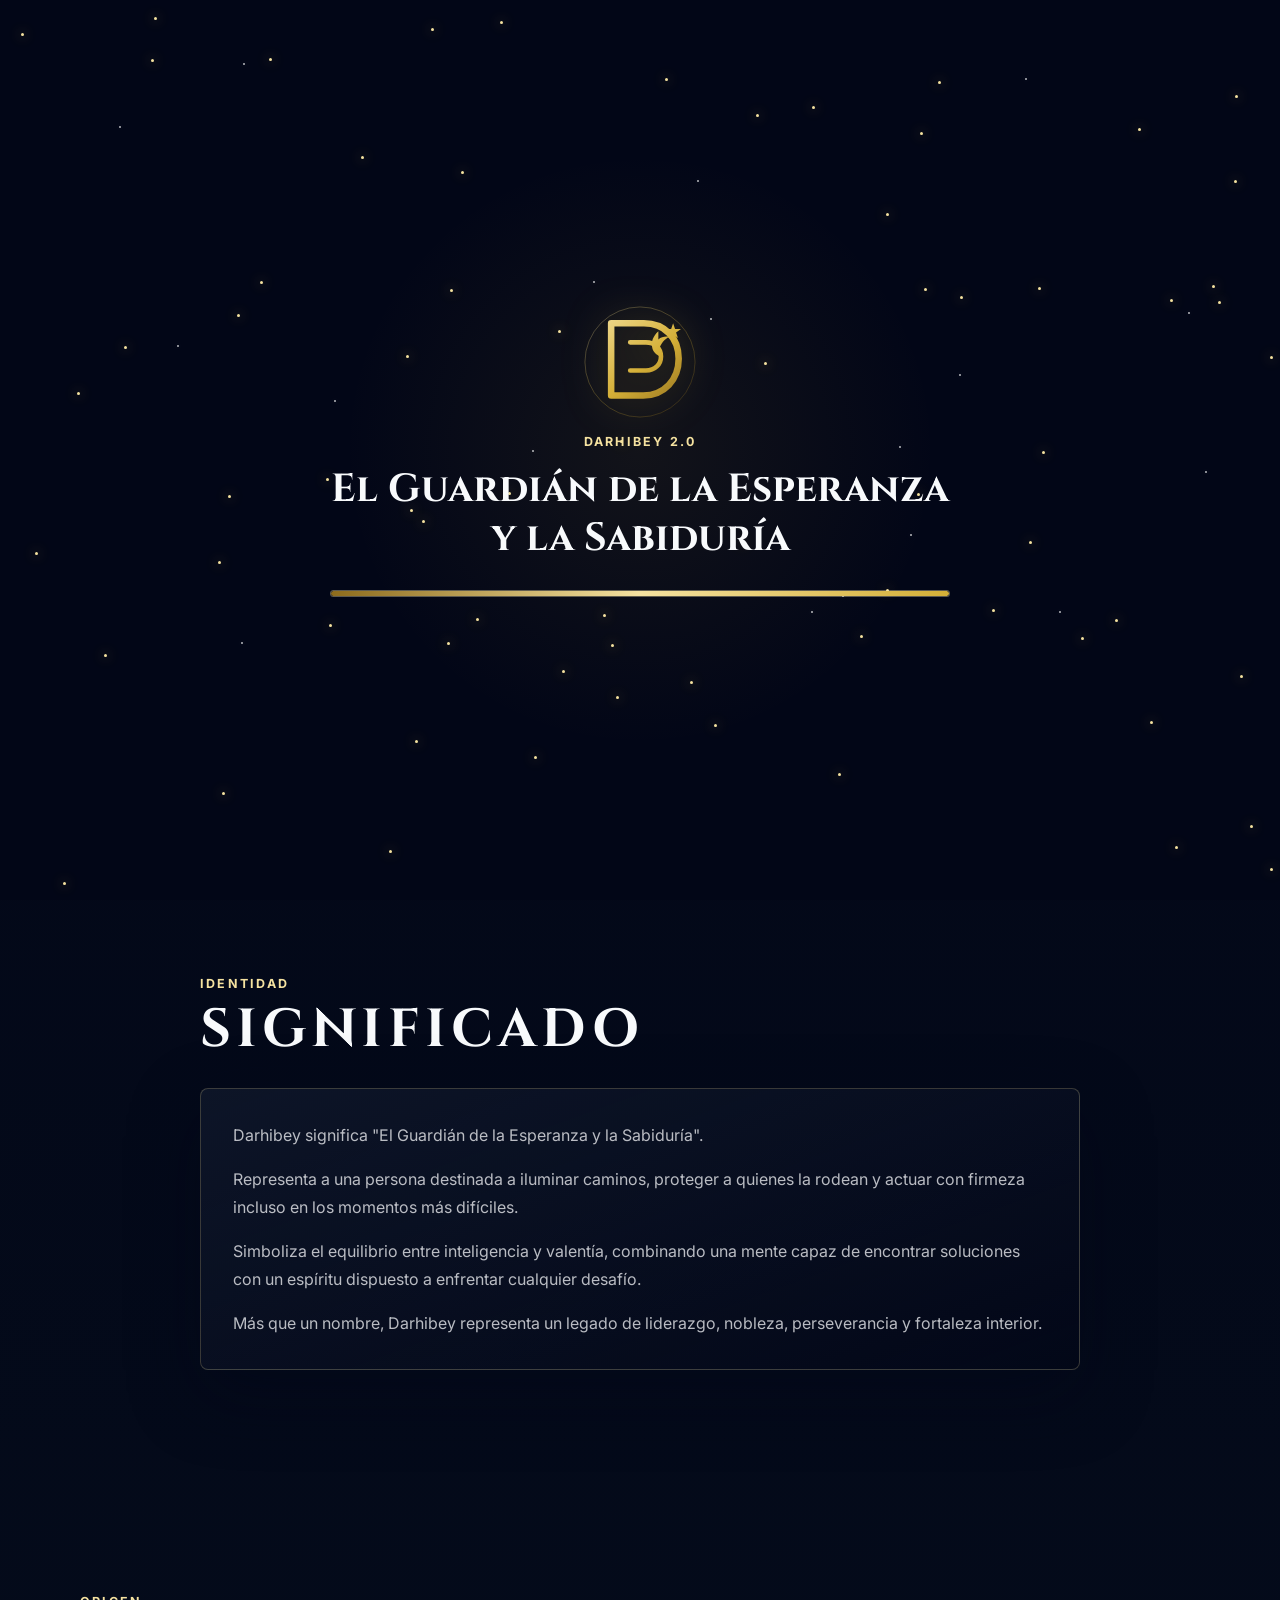
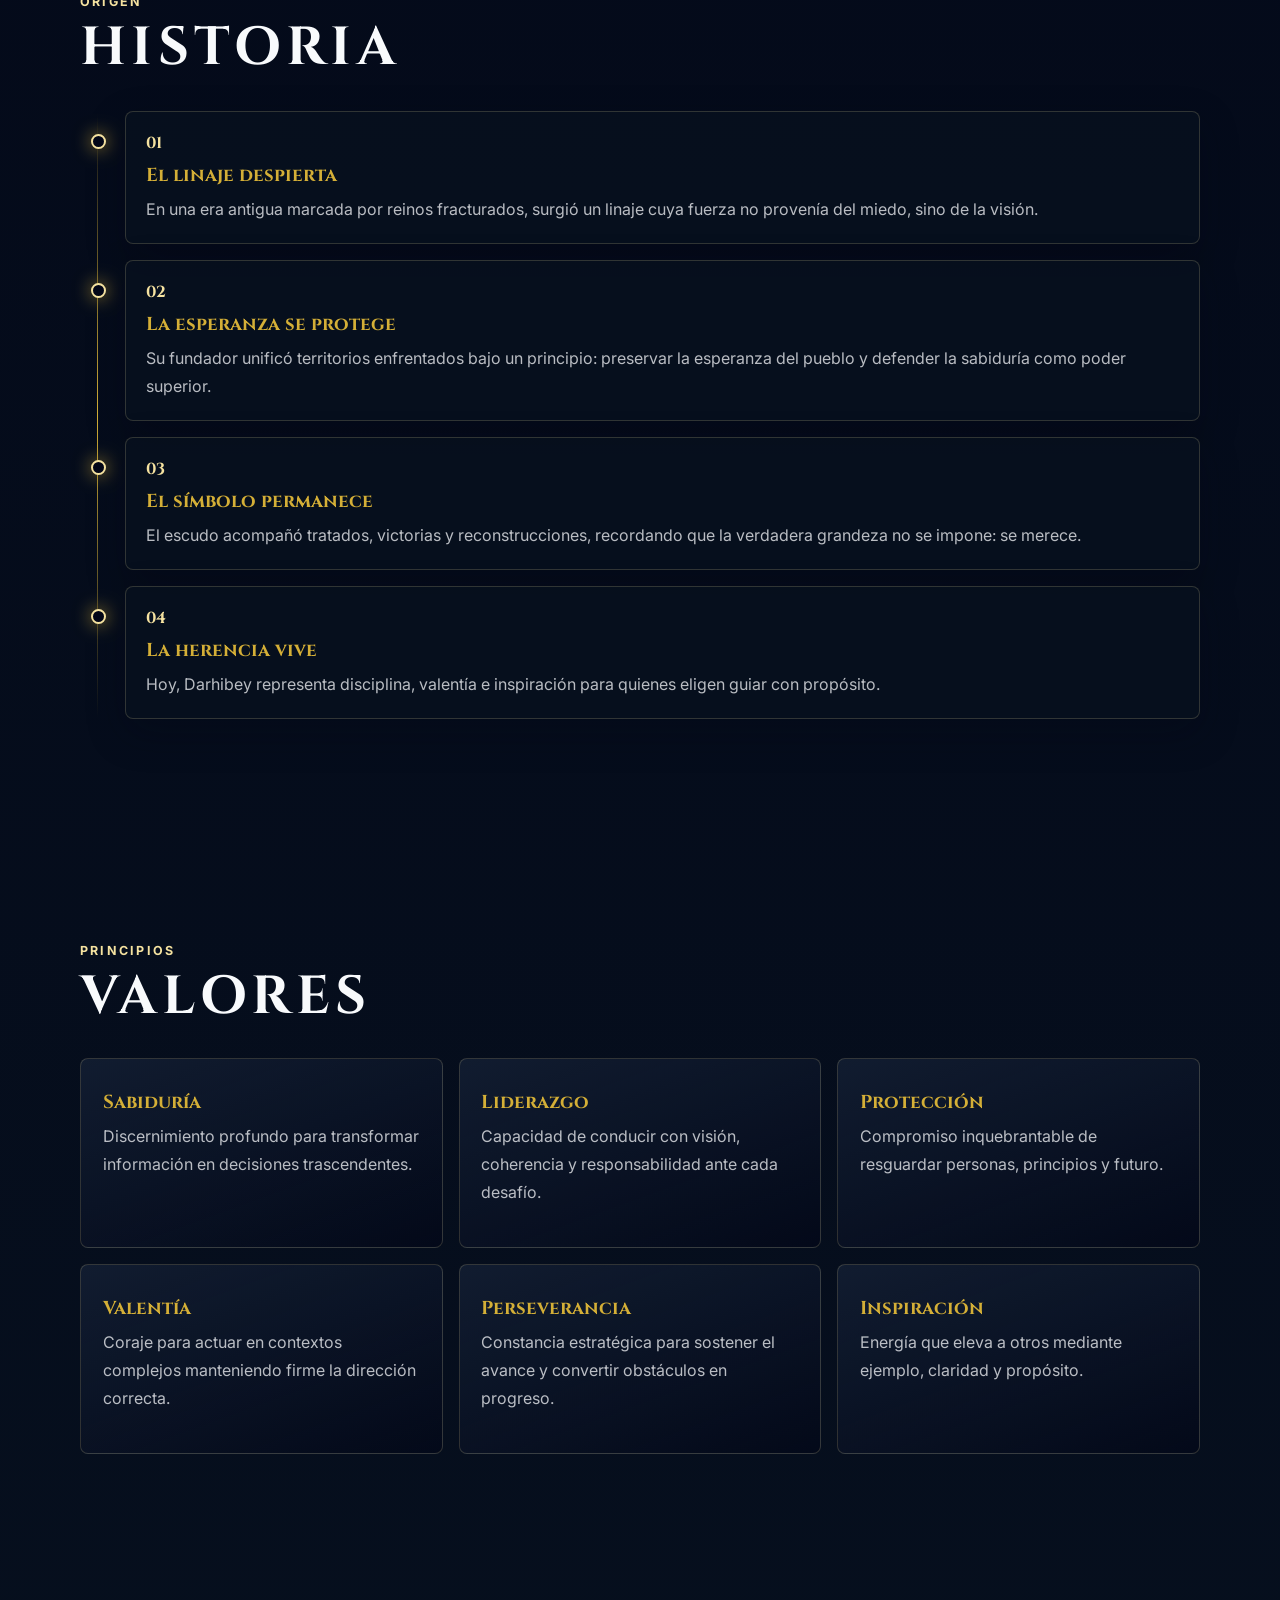
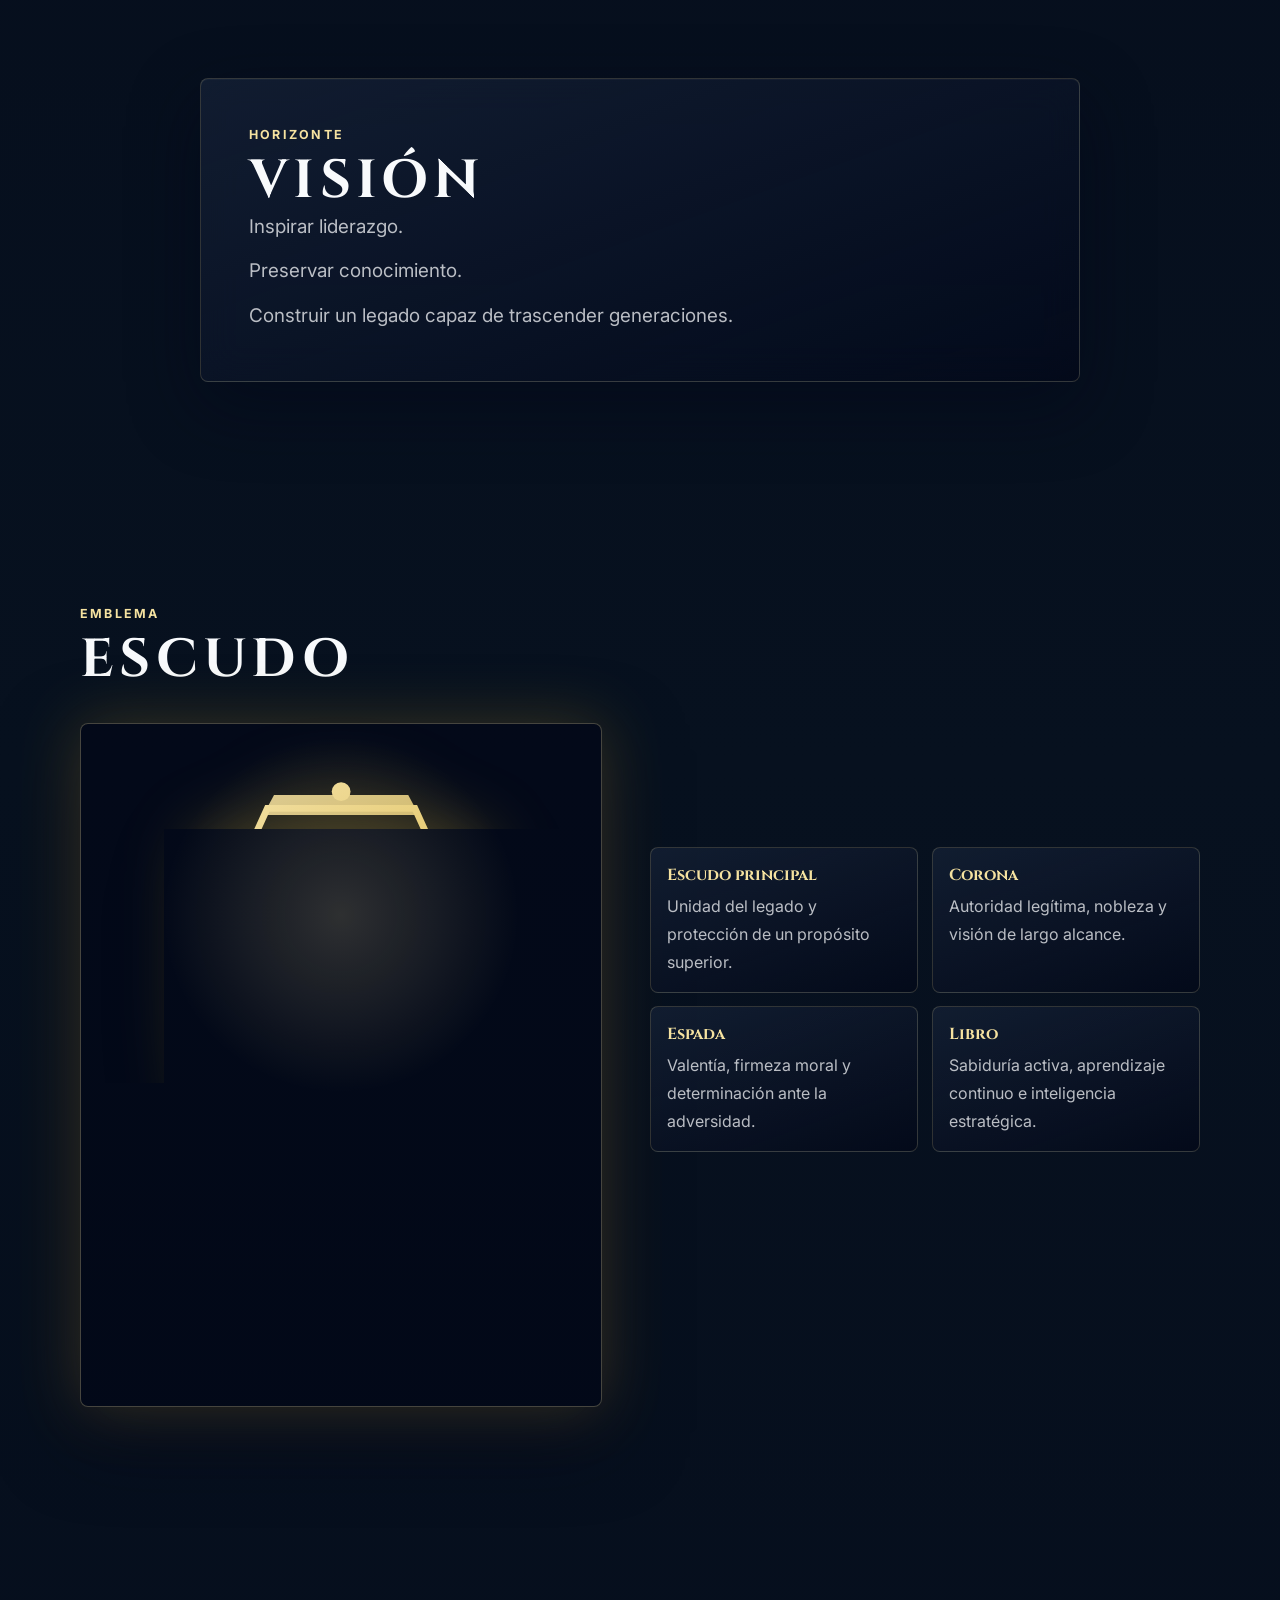
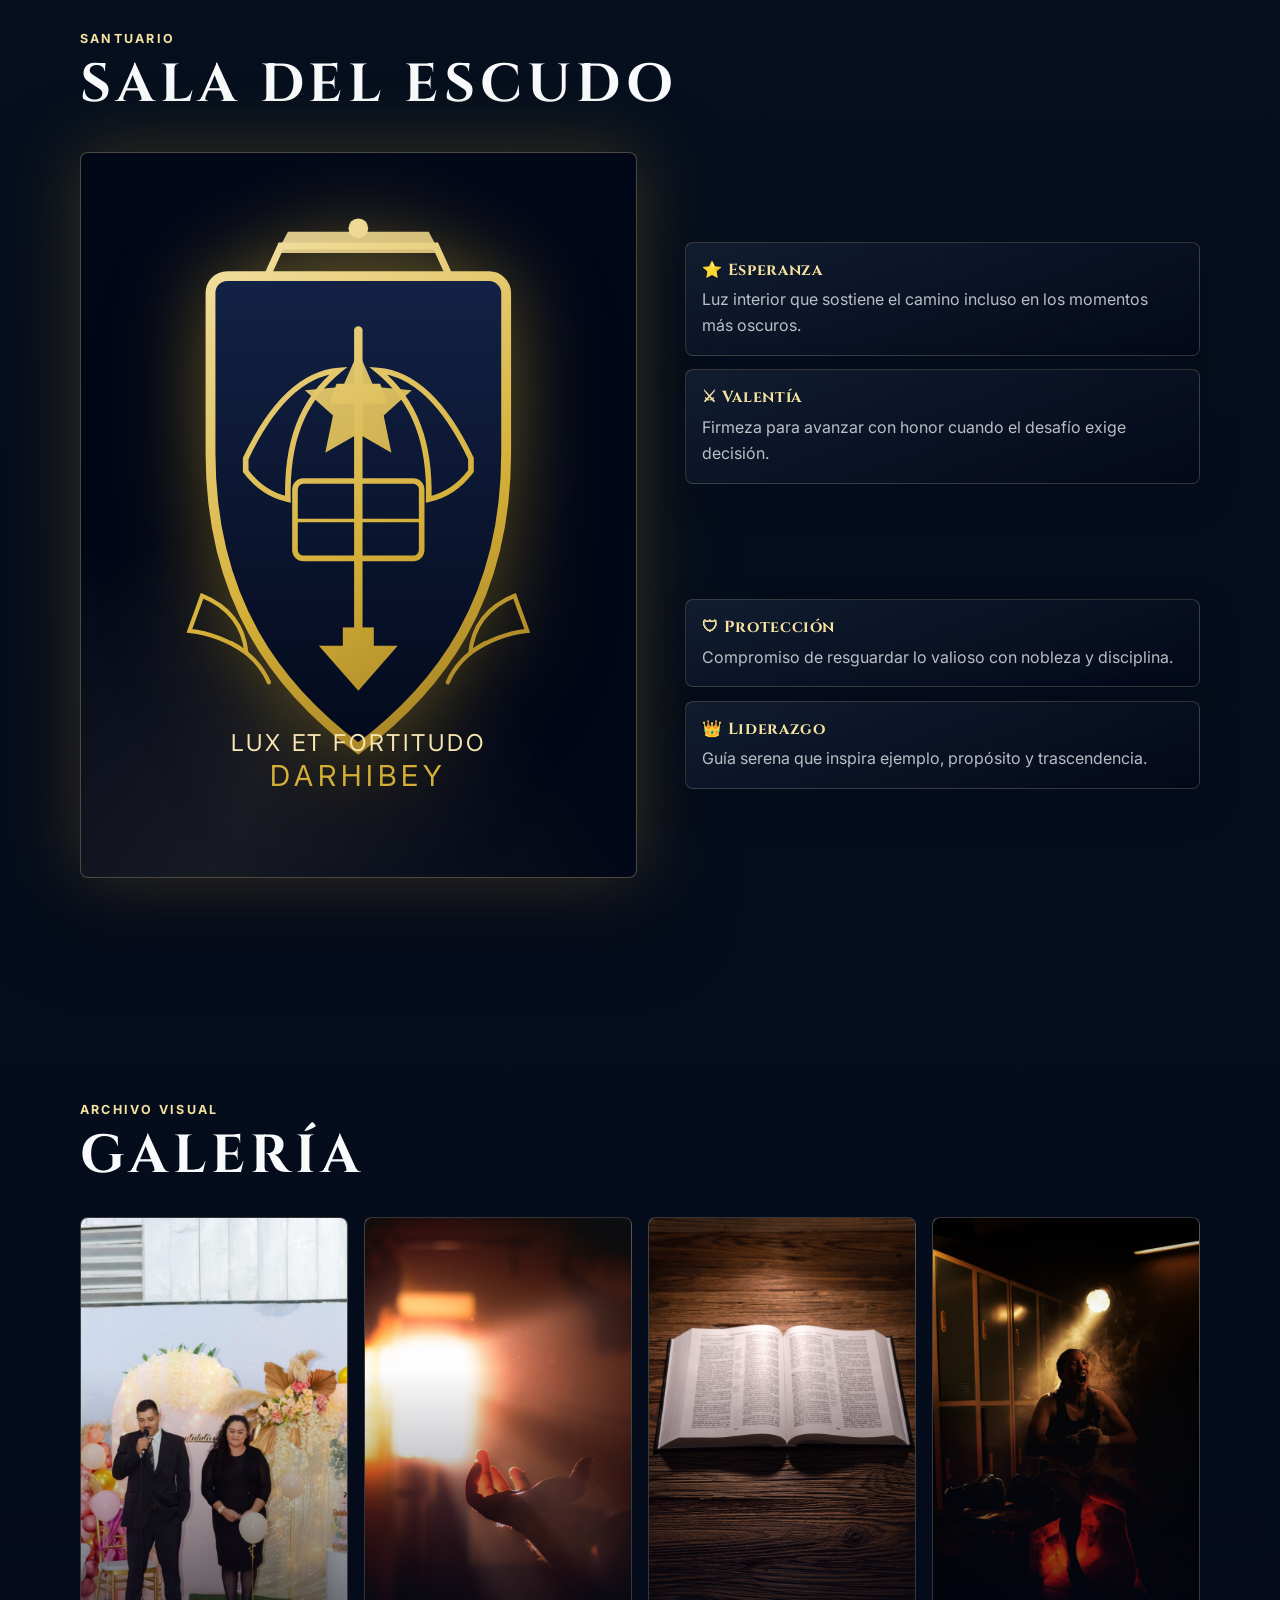
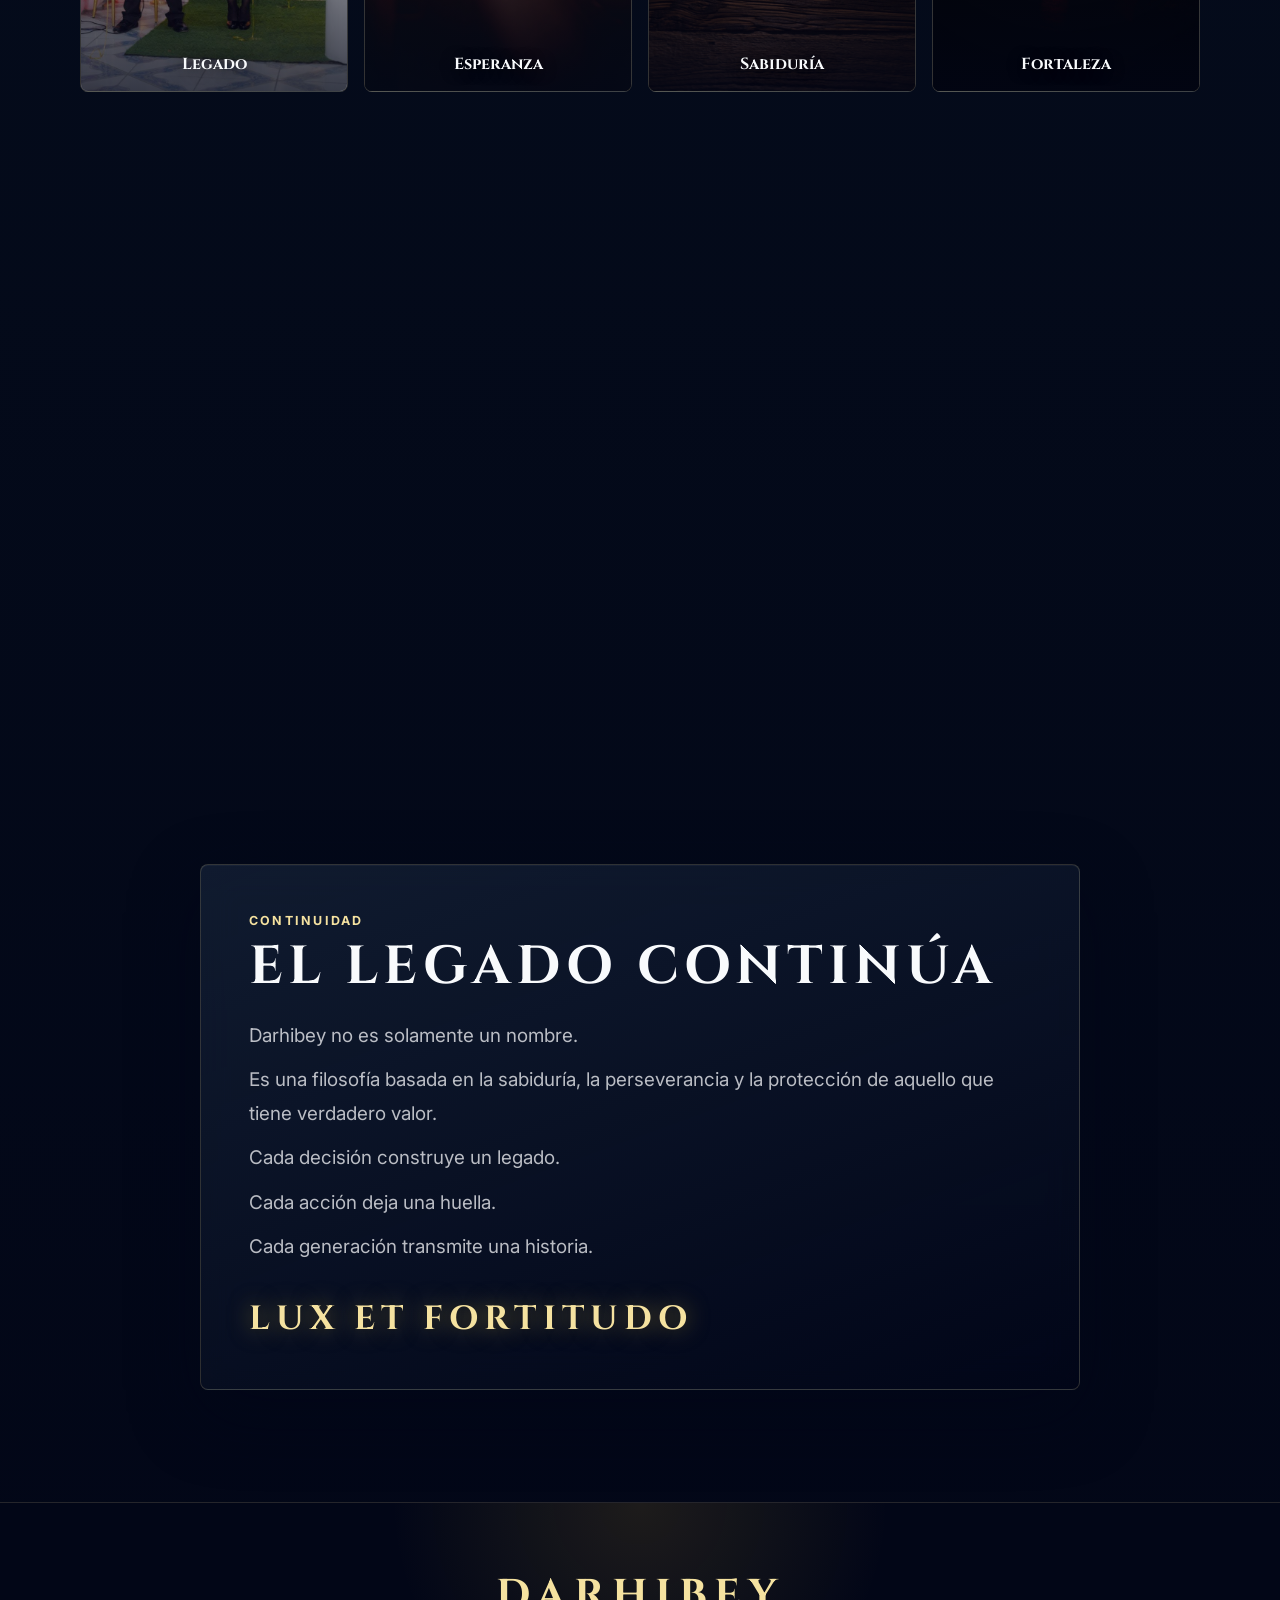
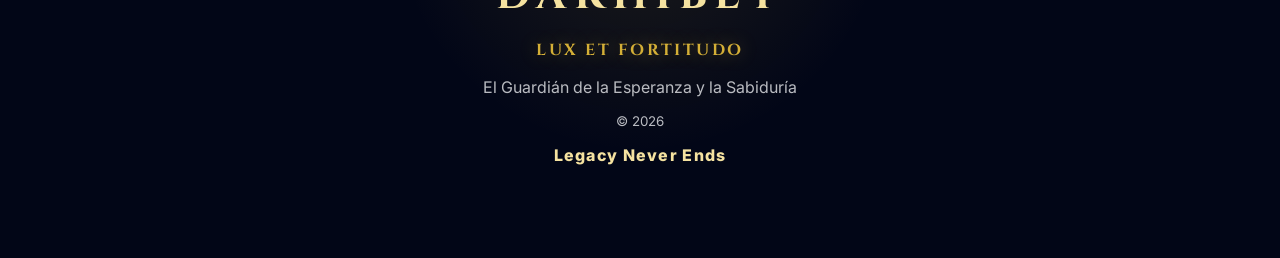
==== commit 1ba5d856: "Corrige dominio canónico y elimina MP3 duplicado - canonical, og:url, sitemap y robots apuntaban a d" ====
--- a/index.html
+++ b/index.html
@@ -8,21 +8,21 @@
       name="description"
       content="DARHIBEY 2.0 presenta el significado, la historia, los valores, el escudo y el legado de una identidad basada en sabiduria, esperanza y fortaleza."
     />
-    <link rel="canonical" href="https://darhibey.netlify.app/" />
+    <link rel="canonical" href="https://darhibey-v2.vercel.app/" />
     <meta name="theme-color" content="#020617" />
     <meta name="robots" content="index, follow" />
     <meta property="og:title" content="DARHIBEY 2.0" />
     <meta property="og:description" content="El Guardian de la Esperanza y la Sabiduria." />
     <meta property="og:type" content="website" />
-    <meta property="og:url" content="https://darhibey.netlify.app/" />
+    <meta property="og:url" content="https://darhibey-v2.vercel.app/" />
     <meta property="og:site_name" content="DARHIBEY" />
     <meta property="og:locale" content="es_ES" />
-    <meta property="og:image" content="assets/images/darhibey-cinematic.jpg" />
+    <meta property="og:image" content="https://darhibey-v2.vercel.app/assets/images/darhibey-cinematic.jpg" />
     <meta property="og:image:alt" content="DARHIBEY 2.0, fondo cinematografico oscuro con lluvia y tonos dorados." />
     <meta name="twitter:card" content="summary_large_image" />
     <meta name="twitter:title" content="DARHIBEY 2.0" />
     <meta name="twitter:description" content="El Guardian de la Esperanza y la Sabiduria." />
-    <meta name="twitter:image" content="assets/images/darhibey-cinematic.jpg" />
+    <meta name="twitter:image" content="https://darhibey-v2.vercel.app/assets/images/darhibey-cinematic.jpg" />
     <link rel="icon" href="assets/images/favicon.svg" type="image/svg+xml" />
     <link rel="sitemap" href="sitemap.xml" type="application/xml" />
     <link rel="preload" href="assets/images/darhibey-cinematic.jpg" as="image" />
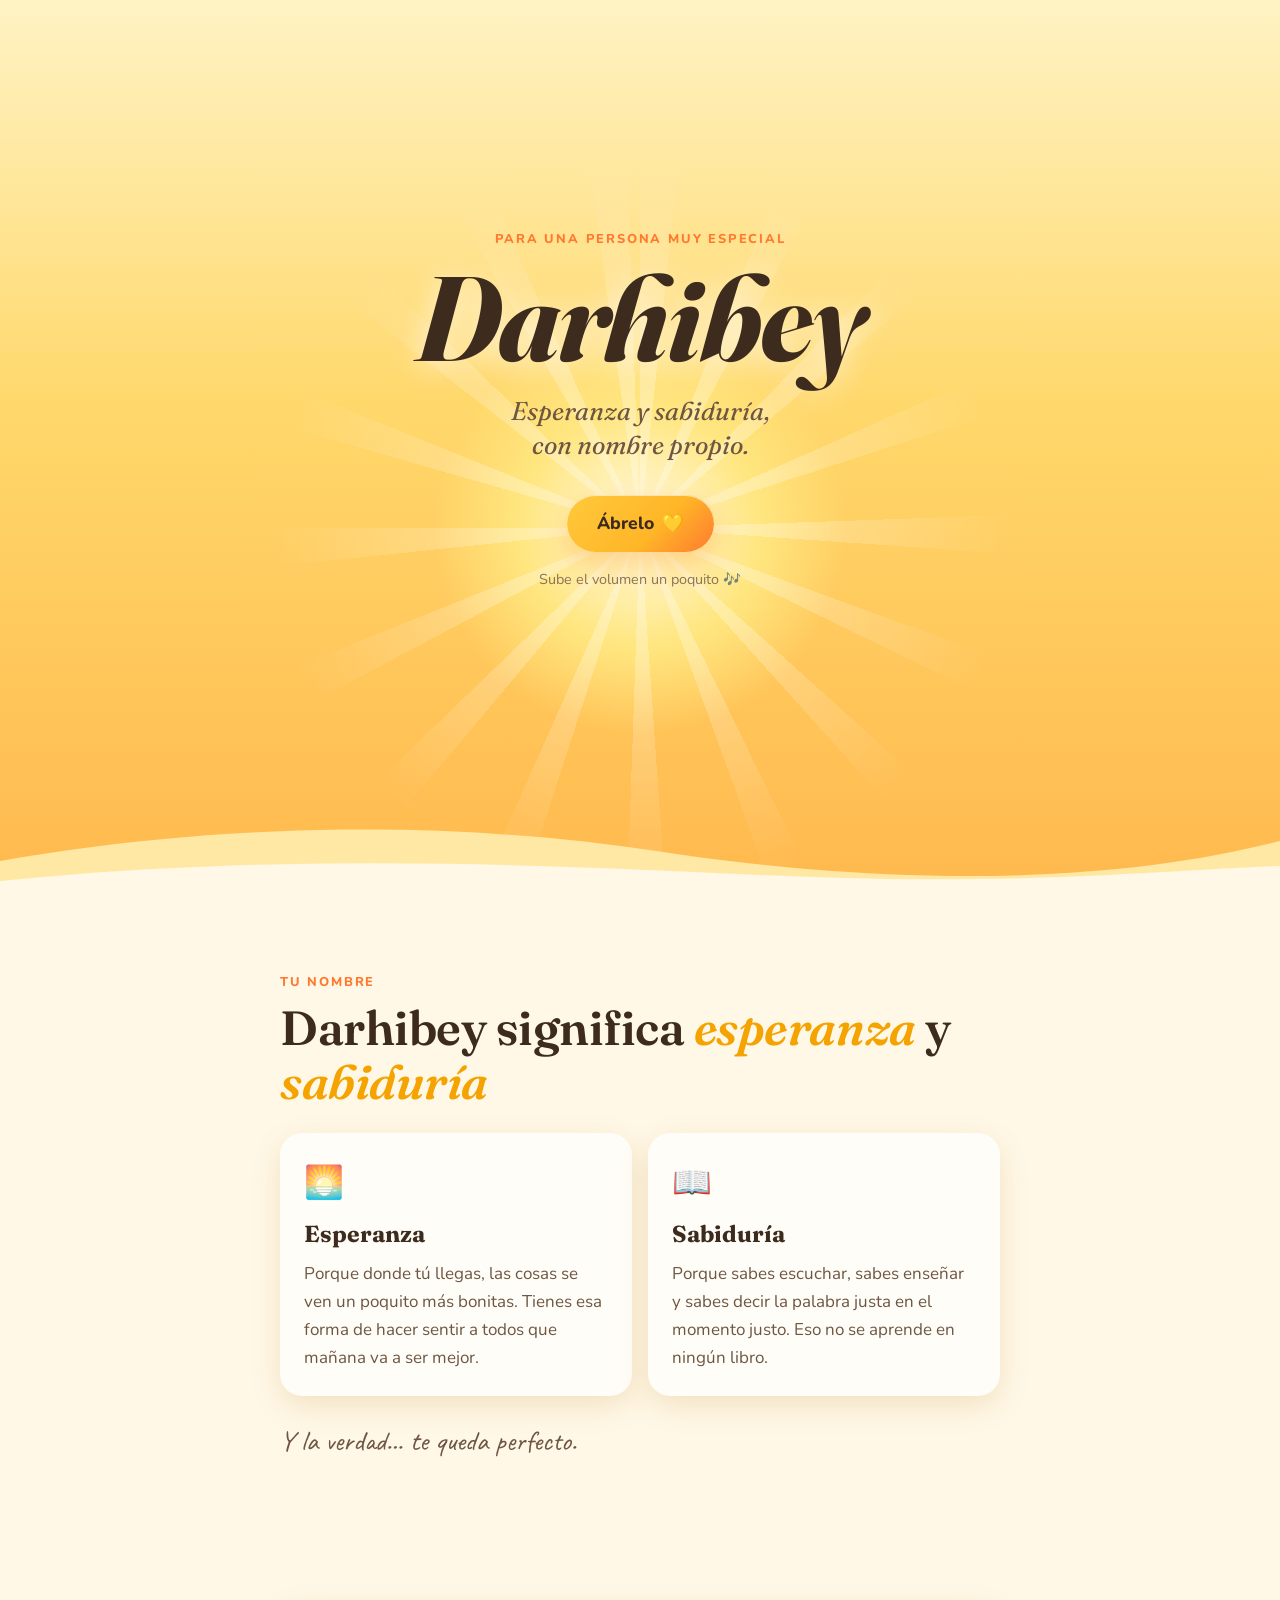
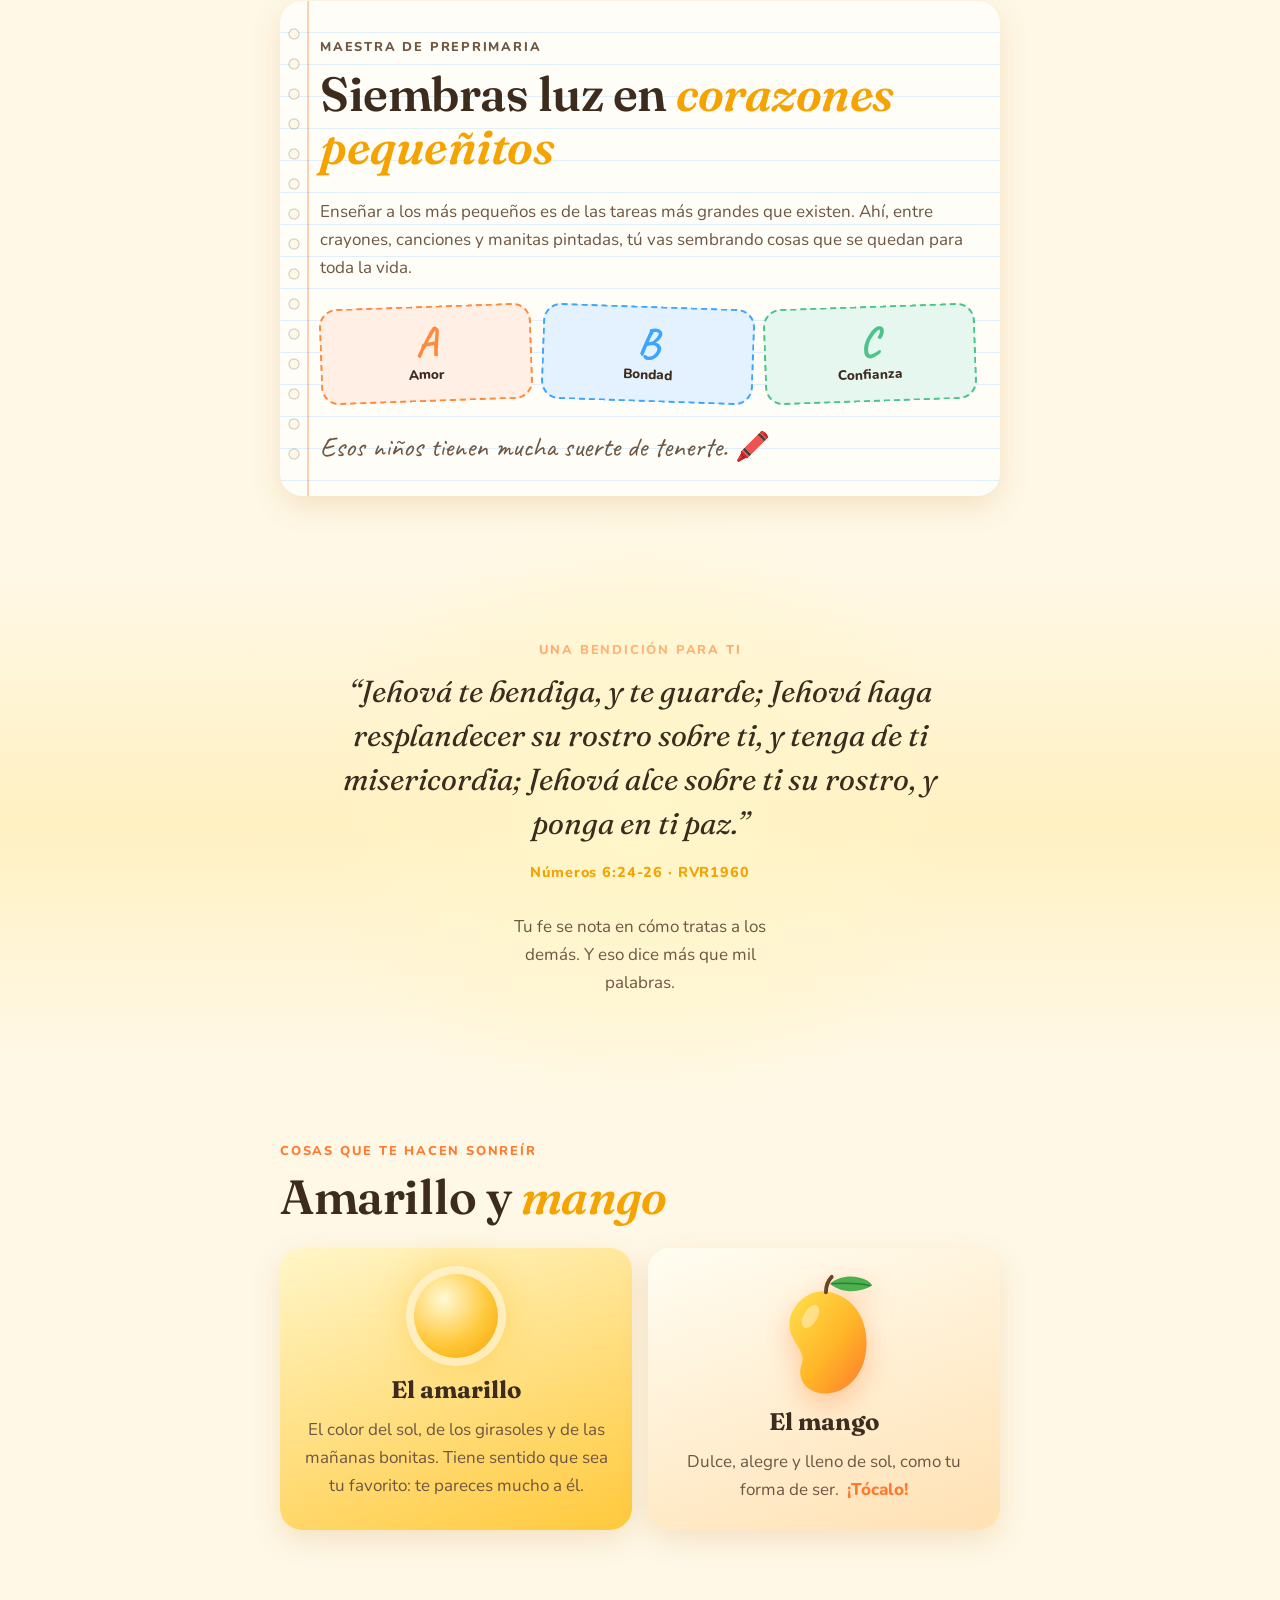
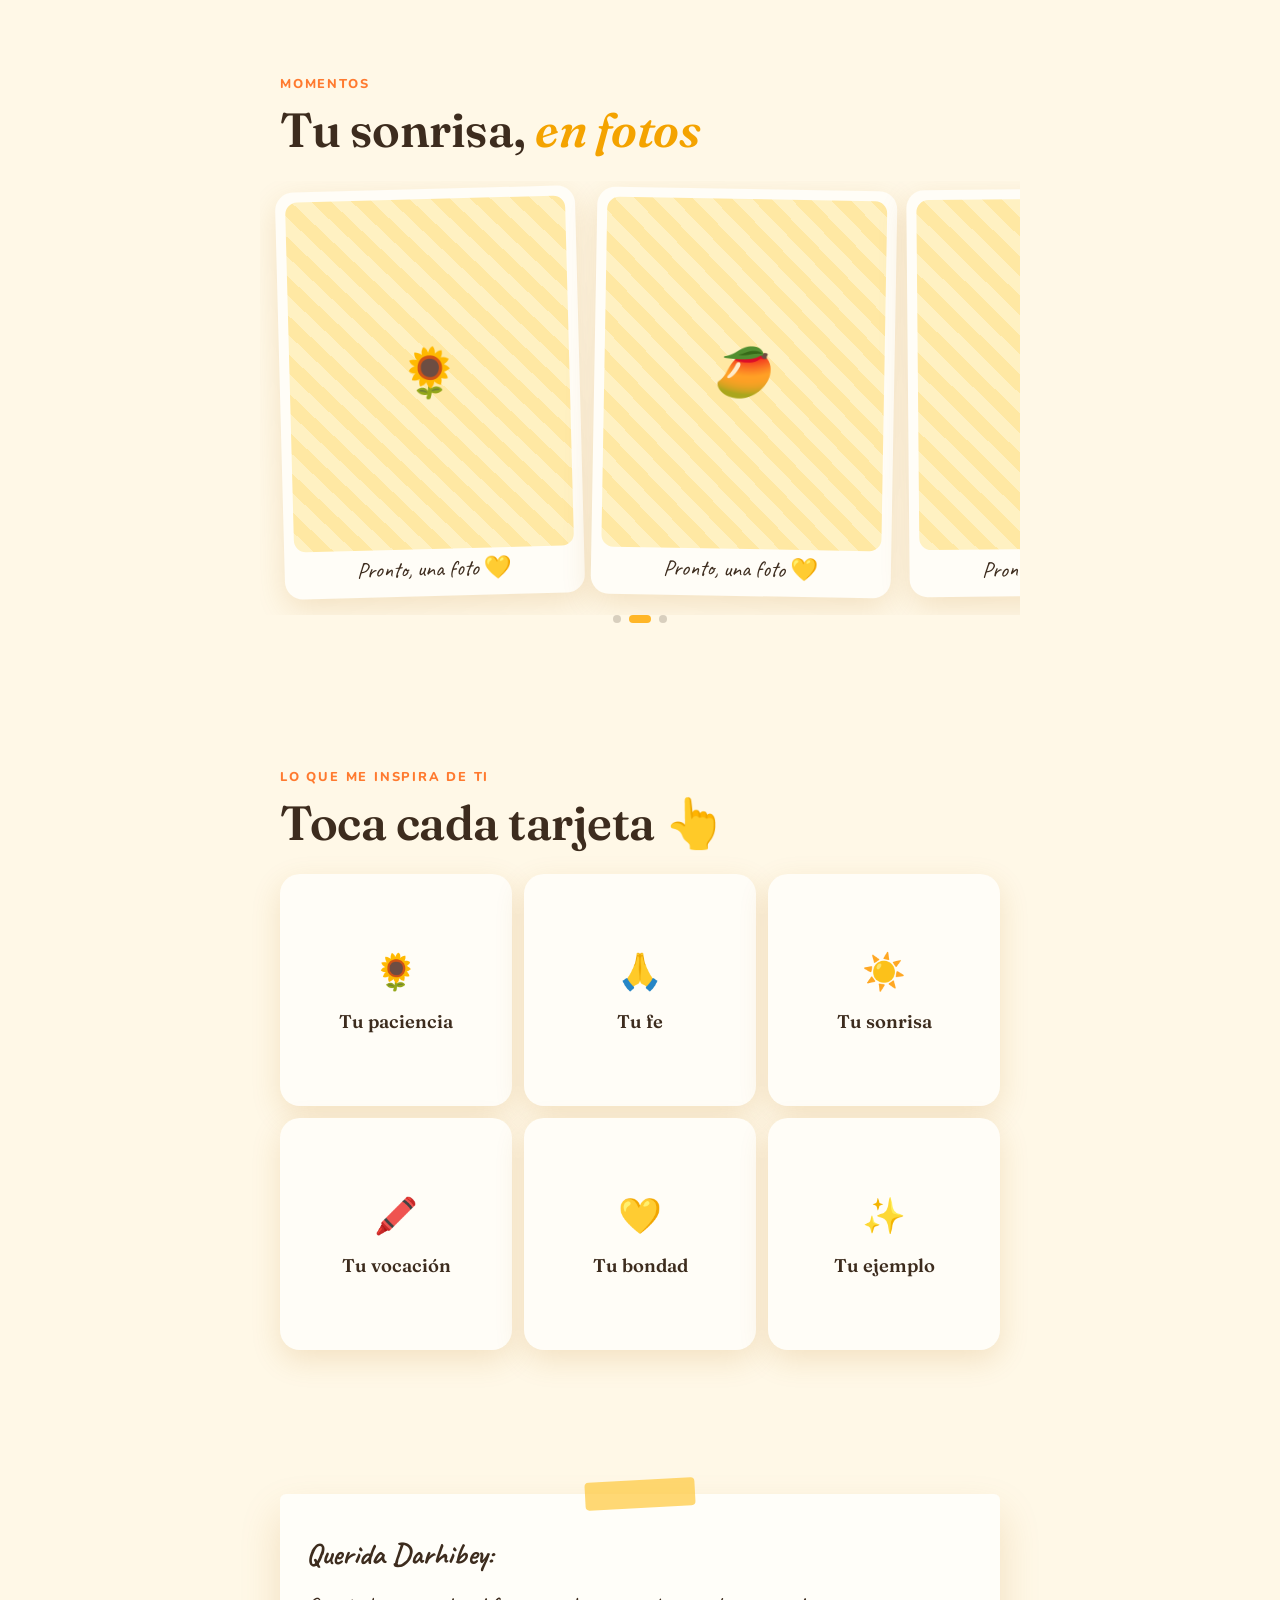
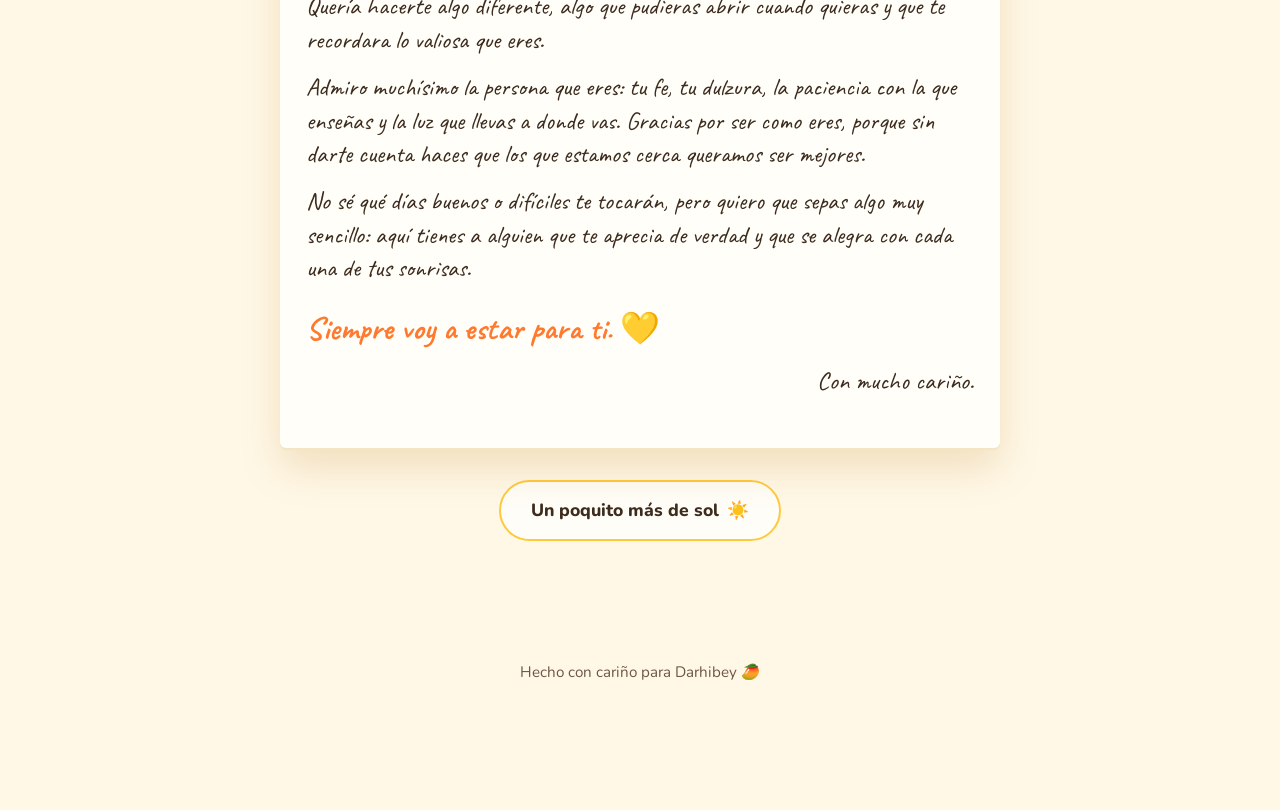
==== commit 37903f1d: "Rediseño: luz, fe y mango, optimizado para iPhone - Nueva página de una sola columna en amarillo/man" ====
--- a/index.html
+++ b/index.html
@@ -1,383 +1,261 @@
 <!doctype html>
 <html lang="es">
   <head>
-    <meta charset="UTF-8" />
-    <meta name="viewport" content="width=device-width, initial-scale=1.0" />
-    <title>DARHIBEY 2.0 | El Guardian de la Esperanza y la Sabiduria</title>
-    <meta
-      name="description"
-      content="DARHIBEY 2.0 presenta el significado, la historia, los valores, el escudo y el legado de una identidad basada en sabiduria, esperanza y fortaleza."
-    />
+    <meta charset="utf-8" />
+    <meta name="viewport" content="width=device-width, initial-scale=1, viewport-fit=cover" />
+    <title>Darhibey 💛</title>
+    <meta name="description" content="Para Darhibey: una maestra que siembra luz, una mujer de fe y una persona que inspira a ser mejor." />
     <link rel="canonical" href="https://darhibey-v2.vercel.app/" />
-    <meta name="theme-color" content="#020617" />
     <meta name="robots" content="index, follow" />
-    <meta property="og:title" content="DARHIBEY 2.0" />
-    <meta property="og:description" content="El Guardian de la Esperanza y la Sabiduria." />
+
+    <meta name="theme-color" content="#FFC93C" />
+    <meta name="color-scheme" content="light" />
+    <meta name="format-detection" content="telephone=no" />
+    <meta name="apple-mobile-web-app-capable" content="yes" />
+    <meta name="mobile-web-app-capable" content="yes" />
+    <meta name="apple-mobile-web-app-status-bar-style" content="default" />
+    <meta name="apple-mobile-web-app-title" content="Darhibey" />
+    <link rel="apple-touch-icon" href="assets/img/apple-touch-icon.png" />
+    <link rel="icon" href="assets/img/favicon.svg" type="image/svg+xml" />
+    <link rel="manifest" href="site.webmanifest" />
+
     <meta property="og:type" content="website" />
+    <meta property="og:locale" content="es_ES" />
+    <meta property="og:title" content="Para Darhibey 💛" />
+    <meta property="og:description" content="Luz, fe, mango y amarillo: un pequeño homenaje a una gran persona." />
     <meta property="og:url" content="https://darhibey-v2.vercel.app/" />
-    <meta property="og:site_name" content="DARHIBEY" />
-    <meta property="og:locale" content="es_ES" />
-    <meta property="og:image" content="https://darhibey-v2.vercel.app/assets/images/darhibey-cinematic.jpg" />
-    <meta property="og:image:alt" content="DARHIBEY 2.0, fondo cinematografico oscuro con lluvia y tonos dorados." />
+    <meta property="og:image" content="https://darhibey-v2.vercel.app/assets/img/og.jpg" />
     <meta name="twitter:card" content="summary_large_image" />
-    <meta name="twitter:title" content="DARHIBEY 2.0" />
-    <meta name="twitter:description" content="El Guardian de la Esperanza y la Sabiduria." />
-    <meta name="twitter:image" content="https://darhibey-v2.vercel.app/assets/images/darhibey-cinematic.jpg" />
-    <link rel="icon" href="assets/images/favicon.svg" type="image/svg+xml" />
-    <link rel="sitemap" href="sitemap.xml" type="application/xml" />
-    <link rel="preload" href="assets/images/darhibey-cinematic.jpg" as="image" />
+
     <link rel="preconnect" href="https://fonts.googleapis.com" />
     <link rel="preconnect" href="https://fonts.gstatic.com" crossorigin />
     <link
-      href="https://fonts.googleapis.com/css2?family=Cinzel:wght@500;600;700&family=Inter:wght@400;500;600;700&display=swap"
       rel="stylesheet"
+      href="https://fonts.googleapis.com/css2?family=Caveat:wght@500;700&family=Fraunces:ital,opsz,wght@0,9..144,600;1,9..144,500;1,9..144,700&family=Nunito:wght@400;600;800&display=swap"
     />
     <link rel="stylesheet" href="css/styles.css" />
   </head>
+
   <body>
-    <a class="skip-link" href="#main-content">Saltar al contenido principal</a>
-    <div class="scroll-progress" id="scrollProgress" aria-hidden="true"></div>
-    <div class="dynamic-sky" aria-hidden="true"></div>
-
-    <div class="loader" id="loader" aria-label="Cargando DARHIBEY 2.0">
-      <div class="loader-particles" id="loaderParticles" aria-hidden="true"></div>
-      <div class="loader-content">
-        <div class="brand-mark loader-mark" aria-hidden="true">
-          <svg viewBox="0 0 360 360" xmlns="http://www.w3.org/2000/svg" fill="none">
+    <a class="skip-link" href="#nombre">Saltar al contenido</a>
+
+    <!-- 1. Portada -->
+    <header class="hero" id="inicio">
+      <div class="hero__sky" aria-hidden="true">
+        <div class="hero__sun">
+          <div class="hero__rays"></div>
+        </div>
+        <div class="sparkles" id="sparkles"></div>
+      </div>
+
+      <div class="hero__content">
+        <p class="eyebrow">Para una persona muy especial</p>
+        <h1 class="hero__name">Darhibey</h1>
+        <p class="hero__tagline">Esperanza y sabiduría,<br />con nombre propio.</p>
+        <button class="btn btn--primary" id="openGift" type="button">
+          Ábrelo <span aria-hidden="true">💛</span>
+        </button>
+        <p class="hero__hint">Sube el volumen un poquito 🎶</p>
+      </div>
+
+      <svg class="hero__hills" viewBox="0 0 390 90" preserveAspectRatio="none" aria-hidden="true">
+        <path d="M0 50 C 70 10, 140 10, 200 40 S 330 80, 390 30 L390 90 L0 90 Z" fill="#FFE8A3" />
+        <path d="M0 70 C 90 40, 170 55, 240 65 S 350 60, 390 55 L390 90 L0 90 Z" fill="#FFF8E7" />
+      </svg>
+    </header>
+
+    <main>
+      <!-- 2. Su nombre -->
+      <section class="section section--name" id="nombre">
+        <p class="eyebrow reveal">Tu nombre</p>
+        <h2 class="section__title reveal">Darhibey significa <em>esperanza</em> y <em>sabiduría</em></h2>
+        <div class="meaning reveal">
+          <div class="meaning__item">
+            <span class="meaning__icon" aria-hidden="true">🌅</span>
+            <h3>Esperanza</h3>
+            <p>Porque donde tú llegas, las cosas se ven un poquito más bonitas. Tienes esa forma de hacer sentir a todos que mañana va a ser mejor.</p>
+          </div>
+          <div class="meaning__item">
+            <span class="meaning__icon" aria-hidden="true">📖</span>
+            <h3>Sabiduría</h3>
+            <p>Porque sabes escuchar, sabes enseñar y sabes decir la palabra justa en el momento justo. Eso no se aprende en ningún libro.</p>
+          </div>
+        </div>
+        <p class="handwritten reveal">Y la verdad… te queda perfecto.</p>
+      </section>
+
+      <!-- 3. La maestra -->
+      <section class="section section--teacher" id="maestra">
+        <div class="notebook reveal">
+          <div class="notebook__rings" aria-hidden="true"></div>
+          <p class="eyebrow">Maestra de preprimaria</p>
+          <h2 class="section__title">Siembras luz en <em>corazones pequeñitos</em></h2>
+          <p>
+            Enseñar a los más pequeños es de las tareas más grandes que existen. Ahí, entre crayones, canciones y manitas
+            pintadas, tú vas sembrando cosas que se quedan para toda la vida.
+          </p>
+          <ul class="abc" aria-label="Lo que enseñas">
+            <li class="abc__item" style="--c: #FF8A3D"><b>A</b><span>Amor</span></li>
+            <li class="abc__item" style="--c: #3DA5FF"><b>B</b><span>Bondad</span></li>
+            <li class="abc__item" style="--c: #4CC38A"><b>C</b><span>Confianza</span></li>
+          </ul>
+          <p class="handwritten">Esos niños tienen mucha suerte de tenerte. 🖍️</p>
+        </div>
+      </section>
+
+      <!-- 4. Su fe -->
+      <section class="section section--faith" id="fe">
+        <div class="verse reveal">
+          <svg class="verse__light" viewBox="0 0 100 100" aria-hidden="true">
             <defs>
-              <linearGradient id="logo-loader" x1="35" y1="20" x2="315" y2="338" gradientUnits="userSpaceOnUse">
-                <stop stop-color="#F5E2A0" />
-                <stop offset="0.55" stop-color="#D4AF37" />
-                <stop offset="1" stop-color="#8D6B1C" />
-              </linearGradient>
+              <radialGradient id="glow">
+                <stop offset="0" stop-color="#FFF6C9" />
+                <stop offset="1" stop-color="#FFF6C9" stop-opacity="0" />
+              </radialGradient>
             </defs>
-            <circle cx="180" cy="180" r="168" stroke="url(#logo-loader)" stroke-opacity="0.42" stroke-width="2" />
-            <path d="M92 62h100c63 0 106 44 106 108 0 64-44 112-108 112H92V62Z" stroke="url(#logo-loader)" stroke-width="20" stroke-linecap="round" stroke-linejoin="round" />
-            <path d="M150 120h48c28 0 46 18 46 43 0 24-18 43-46 43h-48" stroke="url(#logo-loader)" stroke-width="14" stroke-linecap="round" />
-            <path d="M236 86c-16 15-22 31-19 48 2 14 11 23 27 30-7-16-6-29 2-40 5-8 12-14 22-21-12-2-23 1-32 8Z" fill="url(#logo-loader)" />
-            <path d="M281 62l6 17h18l-15 11 6 17-15-10-15 10 6-17-15-11h18l6-17Z" fill="url(#logo-loader)" />
+            <circle cx="50" cy="50" r="50" fill="url(#glow)" />
           </svg>
-        </div>
-        <p>DARHIBEY 2.0</p>
-        <h1>El Guardián de la Esperanza y la Sabiduría</h1>
-        <div class="progress" role="progressbar" aria-label="Progreso de carga">
-          <span></span>
-        </div>
-      </div>
-    </div>
-
-    <header class="site-header" id="siteHeader">
-      <nav class="nav container" aria-label="Navegacion principal">
-        <a class="nav-brand" href="#inicio" aria-label="DARHIBEY inicio">
-          <span>DARHIBEY</span>
-        </a>
-        <button class="nav-toggle" id="navToggle" type="button" aria-label="Abrir menu" aria-controls="navLinks" aria-expanded="false">
-          <span></span>
-          <span></span>
-          <span></span>
-        </button>
-        <div class="nav-links" id="navLinks">
-          <a href="#inicio">Inicio</a>
-          <a href="#significado">Significado</a>
-          <a href="#historia">Historia</a>
-          <a href="#valores">Valores</a>
-          <a href="#vision">Visión</a>
-          <a href="#escudo">Escudo</a>
-          <a href="#galeria">Galería</a>
-          <a href="#legado">Legado</a>
-          <a href="#contacto">Contacto</a>
-        </div>
-      </nav>
-    </header>
-
-    <main id="main-content">
-      <section class="hero" id="inicio" aria-labelledby="heroTitle">
-        <div class="weather-layer rain" id="rainLayer" aria-hidden="true"></div>
-        <div class="weather-layer gold-particles" id="goldParticles" aria-hidden="true"></div>
-        <div class="lightning" id="lightning" aria-hidden="true"></div>
-        <div class="ocean" aria-hidden="true">
-          <span class="wave wave-1"></span>
-          <span class="wave wave-2"></span>
-          <span class="wave wave-3"></span>
-        </div>
-        <div class="container hero-inner">
-          <div class="brand-mark hero-mark reveal" aria-hidden="true">
-            <svg viewBox="0 0 360 360" xmlns="http://www.w3.org/2000/svg" fill="none">
-              <defs>
-                <linearGradient id="logo-hero" x1="35" y1="20" x2="315" y2="338" gradientUnits="userSpaceOnUse">
-                  <stop stop-color="#F5E2A0" />
-                  <stop offset="0.55" stop-color="#D4AF37" />
-                  <stop offset="1" stop-color="#8D6B1C" />
-                </linearGradient>
-              </defs>
-              <circle cx="180" cy="180" r="168" stroke="url(#logo-hero)" stroke-opacity="0.42" stroke-width="2" />
-              <path d="M92 62h100c63 0 106 44 106 108 0 64-44 112-108 112H92V62Z" stroke="url(#logo-hero)" stroke-width="20" stroke-linecap="round" stroke-linejoin="round" />
-              <path d="M150 120h48c28 0 46 18 46 43 0 24-18 43-46 43h-48" stroke="url(#logo-hero)" stroke-width="14" stroke-linecap="round" />
-              <path d="M236 86c-16 15-22 31-19 48 2 14 11 23 27 30-7-16-6-29 2-40 5-8 12-14 22-21-12-2-23 1-32 8Z" fill="url(#logo-hero)" />
-              <path d="M281 62l6 17h18l-15 11 6 17-15-10-15 10 6-17-15-11h18l6-17Z" fill="url(#logo-hero)" />
-            </svg>
-          </div>
-          <p class="eyebrow reveal">Version cinematografica premium</p>
-          <h1 class="hero-title reveal" id="heroTitle">DARHIBEY</h1>
-          <p class="hero-subtitle reveal">El Guardián de la Esperanza y la Sabiduría</p>
-          <a class="cta reveal" href="#significado">Descubrir legado</a>
-        </div>
-      </section>
-
-      <section class="section" id="significado" aria-labelledby="titleSignificado">
-        <div class="container narrow">
-          <p class="section-kicker reveal">Identidad</p>
-          <h2 class="section-title reveal" id="titleSignificado">Significado</h2>
-          <div class="meaning-panel reveal">
-            <p>Darhibey significa "El Guardián de la Esperanza y la Sabiduría".</p>
-            <p>Representa a una persona destinada a iluminar caminos, proteger a quienes la rodean y actuar con firmeza incluso en los momentos más difíciles.</p>
-            <p>Simboliza el equilibrio entre inteligencia y valentía, combinando una mente capaz de encontrar soluciones con un espíritu dispuesto a enfrentar cualquier desafío.</p>
-            <p>Más que un nombre, Darhibey representa un legado de liderazgo, nobleza, perseverancia y fortaleza interior.</p>
-          </div>
-        </div>
-      </section>
-
-      <section class="section timeline-section" id="historia" aria-labelledby="titleHistoria">
-        <div class="container">
-          <p class="section-kicker reveal">Origen</p>
-          <h2 class="section-title reveal" id="titleHistoria">Historia</h2>
-          <div class="timeline">
-            <article class="timeline-item reveal">
-              <span>01</span>
-              <h3>El linaje despierta</h3>
-              <p>En una era antigua marcada por reinos fracturados, surgió un linaje cuya fuerza no provenía del miedo, sino de la visión.</p>
-            </article>
-            <article class="timeline-item reveal">
-              <span>02</span>
-              <h3>La esperanza se protege</h3>
-              <p>Su fundador unificó territorios enfrentados bajo un principio: preservar la esperanza del pueblo y defender la sabiduría como poder superior.</p>
-            </article>
-            <article class="timeline-item reveal">
-              <span>03</span>
-              <h3>El símbolo permanece</h3>
-              <p>El escudo acompañó tratados, victorias y reconstrucciones, recordando que la verdadera grandeza no se impone: se merece.</p>
-            </article>
-            <article class="timeline-item reveal">
-              <span>04</span>
-              <h3>La herencia vive</h3>
-              <p>Hoy, Darhibey representa disciplina, valentía e inspiración para quienes eligen guiar con propósito.</p>
-            </article>
-          </div>
-        </div>
-      </section>
-
-      <section class="section" id="valores" aria-labelledby="titleValores">
-        <div class="container">
-          <p class="section-kicker reveal">Principios</p>
-          <h2 class="section-title reveal" id="titleValores">Valores</h2>
-          <div class="values-grid">
-            <article class="value-card reveal"><h3>Sabiduría</h3><p>Discernimiento profundo para transformar información en decisiones trascendentes.</p></article>
-            <article class="value-card reveal"><h3>Liderazgo</h3><p>Capacidad de conducir con visión, coherencia y responsabilidad ante cada desafío.</p></article>
-            <article class="value-card reveal"><h3>Protección</h3><p>Compromiso inquebrantable de resguardar personas, principios y futuro.</p></article>
-            <article class="value-card reveal"><h3>Valentía</h3><p>Coraje para actuar en contextos complejos manteniendo firme la dirección correcta.</p></article>
-            <article class="value-card reveal"><h3>Perseverancia</h3><p>Constancia estratégica para sostener el avance y convertir obstáculos en progreso.</p></article>
-            <article class="value-card reveal"><h3>Inspiración</h3><p>Energía que eleva a otros mediante ejemplo, claridad y propósito.</p></article>
-          </div>
-        </div>
-      </section>
-
-      <section class="section vision-section" id="vision" aria-labelledby="titleVision">
-        <div class="container narrow">
-          <div class="vision-panel reveal">
-            <p class="section-kicker">Horizonte</p>
-            <h2 class="section-title" id="titleVision">Visión</h2>
-            <p>Inspirar liderazgo.</p>
-            <p>Preservar conocimiento.</p>
-            <p>Construir un legado capaz de trascender generaciones.</p>
-          </div>
-        </div>
-      </section>
-
-      <section class="section shield-section" id="escudo" aria-labelledby="titleEscudo">
-        <div class="container">
-          <p class="section-kicker reveal">Emblema</p>
-          <h2 class="section-title reveal" id="titleEscudo">Escudo</h2>
-          <div class="shield-layout">
-            <div class="shield-panel reveal" id="shieldPanel">
-              <svg class="shield-art" viewBox="0 0 680 920" xmlns="http://www.w3.org/2000/svg" fill="none" role="img" aria-label="Escudo de Darhibey">
+          <p class="eyebrow">Una bendición para ti</p>
+          <blockquote>
+            <p>
+              “Jehová te bendiga, y te guarde; Jehová haga resplandecer su rostro sobre ti, y tenga de ti misericordia;
+              Jehová alce sobre ti su rostro, y ponga en ti paz.”
+            </p>
+            <cite>Números 6:24-26 · RVR1960</cite>
+          </blockquote>
+          <p class="verse__note">Tu fe se nota en cómo tratas a los demás. Y eso dice más que mil palabras.</p>
+        </div>
+      </section>
+
+      <!-- 5. Sus favoritos -->
+      <section class="section section--favorites" id="favoritos">
+        <p class="eyebrow reveal">Cosas que te hacen sonreír</p>
+        <h2 class="section__title reveal">Amarillo y <em>mango</em></h2>
+
+        <div class="favorites">
+          <article class="fav fav--yellow reveal">
+            <div class="fav__swatch" aria-hidden="true"></div>
+            <h3>El amarillo</h3>
+            <p>El color del sol, de los girasoles y de las mañanas bonitas. Tiene sentido que sea tu favorito: te pareces mucho a él.</p>
+          </article>
+
+          <article class="fav fav--mango reveal">
+            <button class="mango" id="mangoButton" type="button" aria-label="Tocar el mango para celebrar">
+              <svg viewBox="0 0 120 130" aria-hidden="true">
                 <defs>
-                  <linearGradient id="sg1" x1="100" y1="20" x2="580" y2="900" gradientUnits="userSpaceOnUse">
-                    <stop stop-color="#F7E7B2" />
-                    <stop offset="0.55" stop-color="#D4AF37" />
-                    <stop offset="1" stop-color="#8A671B" />
-                  </linearGradient>
-                  <linearGradient id="sg2" x1="340" y1="100" x2="340" y2="760" gradientUnits="userSpaceOnUse">
-                    <stop stop-color="#132246" />
-                    <stop offset="1" stop-color="#040B1E" />
+                  <linearGradient id="mangoSkin" x1="0" y1="0" x2="1" y2="1">
+                    <stop offset="0" stop-color="#FFE14D" />
+                    <stop offset=".55" stop-color="#FFB627" />
+                    <stop offset="1" stop-color="#FF7A2F" />
                   </linearGradient>
                 </defs>
-                <path d="M230 78h220l20 44H210l20-44Z" stroke="url(#sg1)" stroke-width="10" />
-                <path d="M240 58h200l16 30H224l16-30Z" fill="url(#sg1)" opacity="0.9" />
-                <circle cx="340" cy="53" r="14" fill="url(#sg1)" />
-                <path d="M130 145c0-13 10-24 24-24h372c13 0 24 11 24 24v227c0 210-95 334-210 420-115-86-210-210-210-420V145Z" fill="url(#sg2)" stroke="url(#sg1)" stroke-width="14" />
-                <path d="M340 228l22 50 54 5-40 36 11 53-47-27-47 27 11-53-40-36 54-5 22-50Z" fill="url(#sg1)" opacity="0.95" />
-                <path d="M340 198V654" stroke="url(#sg1)" stroke-width="12" stroke-linecap="round" />
-                <path d="M318 620h44v28h-44z" fill="url(#sg1)" />
-                <path d="M284 646h112l-56 64-56-64Z" fill="url(#sg1)" />
-                <path d="M309 274h62l10 28h-82l10-28Z" fill="url(#sg1)" />
-                <rect x="250" y="412" width="180" height="110" rx="12" stroke="url(#sg1)" stroke-width="8" />
-                <path d="M340 412v110M250 468h180" stroke="url(#sg1)" stroke-width="5" />
-                <circle cx="340" cy="468" r="6" fill="url(#sg1)" />
-                <path d="M180 380c38-80 82-121 132-125-54 44-74 105-72 183-24-5-44-19-60-40Z" stroke="url(#sg1)" stroke-width="8" stroke-linecap="round" />
-                <path d="M500 380c-38-80-82-121-132-125 54 44 74 105 72 183 24-5 44-19 60-40Z" stroke="url(#sg1)" stroke-width="8" stroke-linecap="round" />
-                <path d="M118 575c39 16 59 42 63 81-26-18-53-28-81-31 7-20 13-35 18-50Z" stroke="url(#sg1)" stroke-width="6" />
-                <path d="M562 575c-39 16-59 42-63 81 26-18 53-28 81-31-7-20-13-35-18-50Z" stroke="url(#sg1)" stroke-width="6" />
-                <path d="M159 642c26 14 44 33 54 56" stroke="url(#sg1)" stroke-width="6" stroke-linecap="round" />
-                <path d="M521 642c-26 14-44 33-54 56" stroke="url(#sg1)" stroke-width="6" stroke-linecap="round" />
-                <text x="340" y="795" text-anchor="middle" fill="#F7E7B2" font-size="33" letter-spacing="4">LUX ET FORTITUDO</text>
-                <text x="340" y="845" text-anchor="middle" fill="#D4AF37" font-size="41" letter-spacing="7">DARHIBEY</text>
+                <path d="M62 18 C 94 22, 110 54, 102 88 C 96 112, 76 127, 55 123 C 39 120, 32 107, 37 93 C 41 81, 29 73, 25 59 C 20 38, 40 16, 62 18 Z" fill="url(#mangoSkin)" />
+                <ellipse cx="46" cy="44" rx="7" ry="13" fill="#fff" opacity=".4" transform="rotate(30 46 44)" />
+                <path d="M62 19 C 62 12, 64 7, 68 3" stroke="#6B4423" stroke-width="4" stroke-linecap="round" fill="none" />
+                <path d="M66 10 C 80 -2, 104 2, 110 12 C 96 20, 78 20, 66 10 Z" fill="#4CAF50" />
+                <path d="M68 10 C 84 9, 98 10, 108 12" stroke="#2E7D32" stroke-width="1.5" fill="none" />
               </svg>
-            </div>
-            <div class="symbol-grid">
-              <article class="symbol-card reveal"><strong>Escudo principal</strong><span>Unidad del legado y protección de un propósito superior.</span></article>
-              <article class="symbol-card reveal"><strong>Corona</strong><span>Autoridad legítima, nobleza y visión de largo alcance.</span></article>
-              <article class="symbol-card reveal"><strong>Espada</strong><span>Valentía, firmeza moral y determinación ante la adversidad.</span></article>
-              <article class="symbol-card reveal"><strong>Libro</strong><span>Sabiduría activa, aprendizaje continuo e inteligencia estratégica.</span></article>
-              <article class="symbol-card reveal"><strong>Estrella</strong><span>Guía de esperanza para cada decisión trascendente.</span></article>
-              <article class="symbol-card reveal"><strong>Laureles</strong><span>Honor conquistado con mérito, disciplina y propósito.</span></article>
-            </div>
-          </div>
-        </div>
-      </section>
-
-      <section class="section shield-hall-section" id="sala-escudo" aria-labelledby="titleSalaEscudo">
-        <div class="container">
-          <p class="section-kicker reveal">Santuario</p>
-          <h2 class="section-title reveal" id="titleSalaEscudo">Sala del Escudo</h2>
-          <div class="shield-hall-layout">
-            <div class="shield-hall-panel reveal" id="shieldHallPanel">
-              <svg class="shield-art shield-hall-art" viewBox="0 0 680 920" xmlns="http://www.w3.org/2000/svg" fill="none" role="img" aria-label="Escudo de Darhibey ampliado">
-                <defs>
-                  <linearGradient id="hallSg1" x1="100" y1="20" x2="580" y2="900" gradientUnits="userSpaceOnUse">
-                    <stop stop-color="#F7E7B2" />
-                    <stop offset="0.55" stop-color="#D4AF37" />
-                    <stop offset="1" stop-color="#8A671B" />
-                  </linearGradient>
-                  <linearGradient id="hallSg2" x1="340" y1="100" x2="340" y2="760" gradientUnits="userSpaceOnUse">
-                    <stop stop-color="#132246" />
-                    <stop offset="1" stop-color="#040B1E" />
-                  </linearGradient>
-                </defs>
-                <path d="M230 78h220l20 44H210l20-44Z" stroke="url(#hallSg1)" stroke-width="10" />
-                <path d="M240 58h200l16 30H224l16-30Z" fill="url(#hallSg1)" opacity="0.9" />
-                <circle cx="340" cy="53" r="14" fill="url(#hallSg1)" />
-                <path d="M130 145c0-13 10-24 24-24h372c13 0 24 11 24 24v227c0 210-95 334-210 420-115-86-210-210-210-420V145Z" fill="url(#hallSg2)" stroke="url(#hallSg1)" stroke-width="14" />
-                <path d="M340 228l22 50 54 5-40 36 11 53-47-27-47 27 11-53-40-36 54-5 22-50Z" fill="url(#hallSg1)" opacity="0.95" />
-                <path d="M340 198V654" stroke="url(#hallSg1)" stroke-width="12" stroke-linecap="round" />
-                <path d="M318 620h44v28h-44z" fill="url(#hallSg1)" />
-                <path d="M284 646h112l-56 64-56-64Z" fill="url(#hallSg1)" />
-                <path d="M309 274h62l10 28h-82l10-28Z" fill="url(#hallSg1)" />
-                <rect x="250" y="412" width="180" height="110" rx="12" stroke="url(#hallSg1)" stroke-width="8" />
-                <path d="M340 412v110M250 468h180" stroke="url(#hallSg1)" stroke-width="5" />
-                <circle cx="340" cy="468" r="6" fill="url(#hallSg1)" />
-                <path d="M180 380c38-80 82-121 132-125-54 44-74 105-72 183-24-5-44-19-60-40Z" stroke="url(#hallSg1)" stroke-width="8" stroke-linecap="round" />
-                <path d="M500 380c-38-80-82-121-132-125 54 44 74 105 72 183 24-5 44-19 60-40Z" stroke="url(#hallSg1)" stroke-width="8" stroke-linecap="round" />
-                <path d="M118 575c39 16 59 42 63 81-26-18-53-28-81-31 7-20 13-35 18-50Z" stroke="url(#hallSg1)" stroke-width="6" />
-                <path d="M562 575c-39 16-59 42-63 81 26-18 53-28 81-31-7-20-13-35-18-50Z" stroke="url(#hallSg1)" stroke-width="6" />
-                <path d="M159 642c26 14 44 33 54 56" stroke="url(#hallSg1)" stroke-width="6" stroke-linecap="round" />
-                <path d="M521 642c-26 14-44 33-54 56" stroke="url(#hallSg1)" stroke-width="6" stroke-linecap="round" />
-                <text x="340" y="795" text-anchor="middle" fill="#F7E7B2" font-size="33" letter-spacing="4">LUX ET FORTITUDO</text>
-                <text x="340" y="845" text-anchor="middle" fill="#D4AF37" font-size="41" letter-spacing="7">DARHIBEY</text>
-              </svg>
-            </div>
-            <div class="shield-virtues-grid">
-              <article class="shield-virtue-card reveal"><strong>⭐ Esperanza</strong><span>Luz interior que sostiene el camino incluso en los momentos más oscuros.</span></article>
-              <article class="shield-virtue-card reveal"><strong>⚔ Valentía</strong><span>Firmeza para avanzar con honor cuando el desafío exige decisión.</span></article>
-              <article class="shield-virtue-card reveal"><strong>📖 Sabiduría</strong><span>Conocimiento aplicado con prudencia para proteger el futuro.</span></article>
-              <article class="shield-virtue-card reveal"><strong>🛡 Protección</strong><span>Compromiso de resguardar lo valioso con nobleza y disciplina.</span></article>
-              <article class="shield-virtue-card reveal"><strong>👑 Liderazgo</strong><span>Guía serena que inspira ejemplo, propósito y trascendencia.</span></article>
-            </div>
-          </div>
-        </div>
-      </section>
-
-      <section class="section" id="galeria" aria-labelledby="titleGaleria">
-        <div class="container">
-          <p class="section-kicker reveal">Archivo visual</p>
-          <h2 class="section-title reveal" id="titleGaleria">Galería</h2>
-          <div class="gallery-grid">
-            <button class="gallery-item reveal" type="button" data-full="assets/gallery/darhibey-legado.jpg" data-caption="Legado Darhibey">
-              <img src="assets/gallery/darhibey-legado.jpg" alt="Paisaje cinematografico del legado Darhibey" loading="lazy" width="900" height="600" />
-              <span>Legado</span>
-            </button>
-            <button class="gallery-item reveal" type="button" data-full="assets/gallery/darhibey-esperanza.jpg" data-caption="Esperanza">
-              <img src="assets/gallery/darhibey-esperanza.jpg" alt="Escena visual de esperanza Darhibey" loading="lazy" width="900" height="600" />
-              <span>Esperanza</span>
-            </button>
-            <button class="gallery-item reveal" type="button" data-full="assets/gallery/darhibey-sabiduria.jpg" data-caption="Sabiduría">
-              <img src="assets/gallery/darhibey-sabiduria.jpg" alt="Escena visual de sabiduria Darhibey" loading="lazy" width="900" height="600" />
-              <span>Sabiduría</span>
-            </button>
-            <button class="gallery-item reveal" type="button" data-full="assets/gallery/darhibey-fortaleza.jpg" data-caption="Fortaleza">
-              <img src="assets/gallery/darhibey-fortaleza.jpg" alt="Escena visual de fortaleza Darhibey" loading="lazy" width="900" height="600" />
-              <span>Fortaleza</span>
-            </button>
-          </div>
-        </div>
-      </section>
-
-      <section class="section quote-section" id="legado" aria-labelledby="titleLegado">
-        <div class="container narrow">
-          <p class="section-kicker reveal">Frases legendarias</p>
-          <h2 class="section-title reveal" id="titleLegado">Legado</h2>
-          <div class="quote-carousel reveal" aria-live="polite">
-            <blockquote id="quoteText">"No es el nombre quien crea la grandeza."</blockquote>
-          </div>
-        </div>
-      </section>
-
-      <section class="section legacy-section" id="contacto" aria-labelledby="titleContacto">
-        <div class="container narrow">
-          <div class="legacy-panel reveal">
-            <p class="section-kicker">Continuidad</p>
-            <h2 class="section-title" id="titleContacto">El legado continúa</h2>
-            <div class="legacy-copy">
-              <p>Darhibey no es solamente un nombre.</p>
-              <p>Es una filosofía basada en la sabiduría, la perseverancia y la protección de aquello que tiene verdadero valor.</p>
-              <p>Cada decisión construye un legado.</p>
-              <p>Cada acción deja una huella.</p>
-              <p>Cada generación transmite una historia.</p>
-            </div>
-            <p class="legacy-motto">LUX ET FORTITUDO</p>
-          </div>
-        </div>
+            </button>
+            <h3>El mango</h3>
+            <p>Dulce, alegre y lleno de sol, como tu forma de ser. <span class="fav__tip">¡Tócalo!</span></p>
+          </article>
+        </div>
+      </section>
+
+      <!-- 6. Galería -->
+      <section class="section section--gallery" id="galeria">
+        <p class="eyebrow reveal">Momentos</p>
+        <h2 class="section__title reveal">Tu sonrisa, <em>en fotos</em></h2>
+        <div class="gallery" id="gallery" tabindex="0" aria-label="Galería de fotos, desliza para ver más"></div>
+        <div class="gallery__dots" id="galleryDots" aria-hidden="true"></div>
+      </section>
+
+      <!-- 7. Lo que me inspira -->
+      <section class="section section--reasons" id="inspiras">
+        <p class="eyebrow reveal">Lo que me inspira de ti</p>
+        <h2 class="section__title reveal">Toca cada tarjeta <span aria-hidden="true">👆</span></h2>
+
+        <ul class="reasons">
+          <li class="reveal">
+            <button class="card" type="button" aria-pressed="false">
+              <span class="card__face card__front"><span aria-hidden="true">🌻</span>Tu paciencia</span>
+              <span class="card__face card__back">Esa paciencia infinita con los más pequeños es un regalo que pocos tienen.</span>
+            </button>
+          </li>
+          <li class="reveal">
+            <button class="card" type="button" aria-pressed="false">
+              <span class="card__face card__front"><span aria-hidden="true">🙏</span>Tu fe</span>
+              <span class="card__face card__back">No solo la hablas: la vives. Se nota en tu manera de tratar a todos.</span>
+            </button>
+          </li>
+          <li class="reveal">
+            <button class="card" type="button" aria-pressed="false">
+              <span class="card__face card__front"><span aria-hidden="true">☀️</span>Tu sonrisa</span>
+              <span class="card__face card__back">Tiene la capacidad de arreglarle el día a cualquiera. Incluido el mío.</span>
+            </button>
+          </li>
+          <li class="reveal">
+            <button class="card" type="button" aria-pressed="false">
+              <span class="card__face card__front"><span aria-hidden="true">🖍️</span>Tu vocación</span>
+              <span class="card__face card__back">Enseñas con amor, y eso es lo que los niños nunca olvidan.</span>
+            </button>
+          </li>
+          <li class="reveal">
+            <button class="card" type="button" aria-pressed="false">
+              <span class="card__face card__front"><span aria-hidden="true">💛</span>Tu bondad</span>
+              <span class="card__face card__back">Das sin esperar nada a cambio. El mundo necesita más personas así.</span>
+            </button>
+          </li>
+          <li class="reveal">
+            <button class="card" type="button" aria-pressed="false">
+              <span class="card__face card__front"><span aria-hidden="true">✨</span>Tu ejemplo</span>
+              <span class="card__face card__back">Sin proponértelo, me inspiras a ser una mejor persona cada día.</span>
+            </button>
+          </li>
+        </ul>
+      </section>
+
+      <!-- 8. Carta -->
+      <section class="section section--letter" id="carta">
+        <article class="letter reveal">
+          <p class="letter__greeting">Querida Darhibey:</p>
+          <p>
+            Quería hacerte algo diferente, algo que pudieras abrir cuando quieras y que te recordara lo valiosa que eres.
+          </p>
+          <p>
+            Admiro muchísimo la persona que eres: tu fe, tu dulzura, la paciencia con la que enseñas y la luz que llevas
+            a donde vas. Gracias por ser como eres, porque sin darte cuenta haces que los que estamos cerca queramos ser
+            mejores.
+          </p>
+          <p>
+            No sé qué días buenos o difíciles te tocarán, pero quiero que sepas algo muy sencillo: aquí tienes a alguien
+            que te aprecia de verdad y que se alegra con cada una de tus sonrisas.
+          </p>
+          <p class="letter__promise">Siempre voy a estar para ti. 💛</p>
+          <p class="letter__sign">Con mucho cariño.</p>
+        </article>
+
+        <button class="btn btn--ghost" id="celebrate" type="button">Un poquito más de sol <span aria-hidden="true">☀️</span></button>
       </section>
     </main>
 
-    <aside class="audio-player" aria-label="Musica ambiental">
-      <button class="audio-toggle" id="audioToggle" type="button" aria-expanded="false" aria-controls="audioOptions" aria-label="Abrir selector de musica">
-        <span>Audio</span>
-      </button>
-      <div class="audio-options" id="audioOptions">
-        <button class="audio-option is-active" type="button" data-audio="silent">Silencio</button>
-        <button class="audio-option" type="button" data-audio="rain">Lluvia</button>
-        <button class="audio-option" type="button" data-audio="epic">Ambiente épico</button>
-      </div>
-      <audio id="rainAudio" preload="none" loop>
-        <source src="assets/audio/rain.mp3" type="audio/mpeg" />
-      </audio>
-    </aside>
-
-    <div class="lightbox" id="lightbox" aria-hidden="true" role="dialog" aria-label="Imagen de galeria">
-      <button class="lightbox-close" type="button" id="lightboxClose" aria-label="Cerrar galeria">×</button>
+    <footer class="footer">
+      <p>Hecho con cariño para Darhibey <span aria-hidden="true">🥭</span></p>
+    </footer>
+
+    <button class="music" id="musicToggle" type="button" aria-pressed="false" aria-label="Reproducir canción" hidden>
+      <span class="music__icon" aria-hidden="true">
+        <i></i><i></i><i></i>
+      </span>
+    </button>
+    <audio id="song" src="assets/audio/cancion.mp3" preload="none" loop playsinline></audio>
+
+    <dialog class="lightbox" id="lightbox" aria-label="Foto ampliada">
       <img id="lightboxImage" alt="" />
-      <p id="lightboxCaption"></p>
-    </div>
-
-    <footer class="footer">
-      <div class="container footer-inner">
-        <p>DARHIBEY</p>
-        <strong>LUX ET FORTITUDO</strong>
-        <span>El Guardián de la Esperanza y la Sabiduría</span>
-        <small>© <span id="year"></span></small>
-        <em>Legacy Never Ends</em>
-      </div>
-    </footer>
+      <button class="lightbox__close" id="lightboxClose" type="button" aria-label="Cerrar foto">×</button>
+    </dialog>
+
+    <div class="confetti" id="confetti" aria-hidden="true"></div>
 
     <script src="js/main.js" defer></script>
   </body>
--- a/css/styles.css
+++ b/css/styles.css
@@ -1,71 +1,51 @@
+/* ==========================================================
+   Darhibey — luz, fe y mango
+   Mobile-first, optimizado para iPhone (Safari iOS)
+   ========================================================== */
+
 :root {
-  --ink: #020617;
-  --night: #07111f;
-  --midnight: #0f172a;
-  --steel: #152136;
-  --gold: #d4af37;
-  --gold-soft: #f5e2a0;
-  --text: #f8fafc;
-  --muted: rgba(248, 250, 252, 0.74);
-  --line: rgba(245, 226, 160, 0.22);
-  --panel: rgba(7, 17, 31, 0.72);
-  --shadow: 0 24px 70px rgba(2, 6, 23, 0.46);
-}
-
-* {
+  --sun: #ffc93c;
+  --mango: #ffb627;
+  --mango-deep: #ff7a2f;
+  --honey: #f4a300;
+  --cream: #fff8e7;
+  --butter: #ffe8a3;
+  --leaf: #4caf50;
+  --ink: #3d2c1e;
+  --ink-soft: #6e5643;
+  --white: #fffdf7;
+
+  --font-title: "Fraunces", Georgia, "Times New Roman", serif;
+  --font-hand: "Caveat", "Bradley Hand", cursive;
+  --font-body: "Nunito", -apple-system, BlinkMacSystemFont, "Segoe UI", sans-serif;
+
+  --radius: 22px;
+  --shadow: 0 10px 30px rgba(180, 110, 0, 0.16);
+  --gutter: max(20px, env(safe-area-inset-left), env(safe-area-inset-right));
+}
+
+*,
+*::before,
+*::after {
   box-sizing: border-box;
 }
 
 html {
+  -webkit-text-size-adjust: 100%;
+  text-size-adjust: 100%;
   scroll-behavior: smooth;
 }
 
 body {
   margin: 0;
-  color: var(--text);
-  font-family: "Inter", system-ui, sans-serif;
-  background: linear-gradient(180deg, #020617 0%, #07111f 48%, #020617 100%);
+  background: var(--cream);
+  color: var(--ink);
+  font-family: var(--font-body);
+  font-size: 1.0625rem;
+  line-height: 1.65;
+  -webkit-font-smoothing: antialiased;
+  -webkit-tap-highlight-color: transparent;
   overflow-x: hidden;
-}
-
-body.is-loading {
-  overflow: hidden;
-}
-
-body.nav-open {
-  overflow: hidden;
-}
-
-main,
-.footer {
-  position: relative;
-  z-index: 1;
-}
-
-.scroll-progress {
-  position: fixed;
-  inset: 0 auto auto 0;
-  z-index: 10001;
-  width: 100%;
-  height: 3px;
-  background: linear-gradient(90deg, var(--gold), var(--gold-soft));
-  box-shadow: 0 0 18px rgba(212, 175, 55, 0.58);
-  transform: scaleX(0);
-  transform-origin: left;
-}
-
-.dynamic-sky {
-  position: fixed;
-  inset: 0;
-  z-index: 0;
-  pointer-events: none;
-  background:
-    radial-gradient(circle at 18% 24%, rgba(245, 226, 160, 0.1), transparent 30%),
-    radial-gradient(circle at 78% 18%, rgba(56, 189, 248, 0.1), transparent 34%),
-    linear-gradient(130deg, rgba(2, 6, 23, 0.18), rgba(15, 23, 42, 0.2), rgba(245, 226, 160, 0.08));
-  mix-blend-mode: screen;
-  opacity: 0.34;
-  animation: dynamicSky 42s ease-in-out infinite alternate;
 }
 
 img,
@@ -74,1117 +54,844 @@
   max-width: 100%;
 }
 
-button,
-input,
-textarea {
+button {
   font: inherit;
-}
-
-a {
   color: inherit;
+  cursor: pointer;
+  -webkit-user-select: none;
+  user-select: none;
+  touch-action: manipulation;
+}
+
+em {
+  font-style: italic;
+  color: var(--honey);
+}
+
+:focus-visible {
+  outline: 3px solid var(--mango-deep);
+  outline-offset: 3px;
+  border-radius: 8px;
 }
 
 .skip-link {
-  position: fixed;
-  left: 1rem;
-  top: -4rem;
-  z-index: 10000;
+  position: absolute;
+  left: 12px;
+  top: -60px;
+  z-index: 100;
+  padding: 10px 16px;
   border-radius: 999px;
-  background: var(--gold);
-  color: var(--ink);
-  padding: 0.7rem 1rem;
-  font-weight: 700;
-  transition: top 0.2s ease;
+  background: var(--ink);
+  color: var(--white);
+  text-decoration: none;
 }
 
 .skip-link:focus {
-  top: 1rem;
-}
-
-.container {
-  width: min(1120px, calc(100% - 32px));
-  margin-inline: auto;
-}
-
-.narrow {
-  width: min(880px, calc(100% - 32px));
-}
-
-.loader {
-  position: fixed;
-  inset: 0;
-  z-index: 9999;
-  display: grid;
-  place-items: center;
-  background: radial-gradient(circle at center, rgba(212, 175, 55, 0.08), transparent 38%), #020617;
-  transition: opacity 0.7s ease, visibility 0.7s ease;
-}
-
-.loader.is-hidden {
-  opacity: 0;
-  visibility: hidden;
-}
-
-.loader-particles,
-.weather-layer,
-.lightning {
-  position: absolute;
-  inset: 0;
-  overflow: hidden;
-  pointer-events: none;
-}
-
-.loader-content {
-  position: relative;
-  z-index: 2;
-  width: min(620px, 86vw);
-  text-align: center;
-}
-
-.loader-mark {
-  width: 118px;
-  margin-inline: auto;
-}
-
-.loader-content p,
-.eyebrow,
-.section-kicker {
-  color: var(--gold-soft);
-  font-size: 0.78rem;
-  font-weight: 700;
-  letter-spacing: 0.18em;
+  top: calc(12px + env(safe-area-inset-top));
+}
+
+/* ---------- Tipografía común ---------- */
+
+.eyebrow {
+  margin: 0 0 8px;
+  font-size: 0.8rem;
+  font-weight: 800;
+  letter-spacing: 0.14em;
   text-transform: uppercase;
-}
-
-.loader-content h1 {
-  margin: 1rem 0 1.7rem;
-  font-family: "Cinzel", Georgia, serif;
-  font-size: clamp(1.35rem, 4vw, 2.45rem);
-  line-height: 1.25;
-}
-
-.progress {
-  height: 7px;
-  overflow: hidden;
-  border: 1px solid rgba(245, 226, 160, 0.32);
-  border-radius: 999px;
-  background: rgba(255, 255, 255, 0.08);
-}
-
-.progress span {
-  display: block;
-  width: 100%;
-  height: 100%;
-  border-radius: inherit;
-  background: linear-gradient(90deg, #8d6b1c, var(--gold-soft), var(--gold));
-  transform-origin: left;
-  animation: loadProgress 3s ease forwards;
-}
-
-.site-header {
-  position: fixed;
-  inset: 0 0 auto;
-  z-index: 1000;
-  border-bottom: 1px solid transparent;
-  transition: background 0.45s ease, border-color 0.45s ease, box-shadow 0.45s ease, backdrop-filter 0.45s ease;
-}
-
-.site-header.is-scrolled,
-.site-header.is-open {
-  border-color: rgba(245, 226, 160, 0.2);
-  background: linear-gradient(180deg, rgba(2, 6, 23, 0.82), rgba(2, 6, 23, 0.58));
-  box-shadow: 0 18px 38px rgba(2, 6, 23, 0.26);
-  backdrop-filter: blur(22px) saturate(125%);
-}
-
-.nav {
-  display: flex;
-  min-height: 76px;
-  align-items: center;
-  justify-content: space-between;
-  gap: 1rem;
-}
-
-.nav-brand {
-  font-family: "Cinzel", Georgia, serif;
-  font-weight: 700;
-  letter-spacing: 0.16em;
-  text-decoration: none;
-}
-
-.nav-links {
-  display: flex;
-  align-items: center;
-  gap: clamp(0.7rem, 1.6vw, 1.35rem);
-}
-
-.nav-links a {
-  position: relative;
-  color: rgba(248, 250, 252, 0.82);
-  font-size: 0.88rem;
-  font-weight: 700;
-  text-decoration: none;
-}
-
-.nav-links a::after {
-  content: "";
-  position: absolute;
-  left: 0;
-  right: 0;
-  bottom: -0.45rem;
-  height: 1px;
-  background: var(--gold);
-  transform: scaleX(0);
-  transition: transform 0.25s ease;
-}
-
-.nav-links a:hover::after,
-.nav-links a:focus-visible::after,
-.nav-links a.is-active::after {
-  transform: scaleX(1);
-}
-
-.nav-links a.is-active {
-  color: var(--gold-soft);
-  text-shadow: 0 0 16px rgba(212, 175, 55, 0.32);
-}
-
-.nav-toggle {
-  display: none;
-  width: 44px;
-  height: 44px;
-  border: 1px solid var(--line);
-  border-radius: 999px;
-  background: rgba(255, 255, 255, 0.06);
-}
-
-.nav-toggle span {
-  display: block;
-  width: 18px;
-  height: 2px;
-  margin: 4px auto;
-  border-radius: 999px;
-  background: var(--text);
-  transition: transform 0.24s ease, opacity 0.24s ease;
-}
-
-.nav-toggle.is-open span:nth-child(1) {
-  transform: translateY(6px) rotate(45deg);
-}
-
-.nav-toggle.is-open span:nth-child(2) {
-  opacity: 0;
-}
-
-.nav-toggle.is-open span:nth-child(3) {
-  transform: translateY(-6px) rotate(-45deg);
-}
-
-.hero {
-  position: relative;
-  min-height: 96svh;
-  display: grid;
-  align-items: center;
-  overflow: hidden;
-  isolation: isolate;
-  background:
-    linear-gradient(180deg, rgba(2, 6, 23, 0.68), rgba(2, 6, 23, 0.28) 42%, rgba(2, 6, 23, 0.92)),
-    url("../assets/images/darhibey-cinematic.jpg") center / cover no-repeat;
-}
-
-.hero::before {
-  content: "";
-  position: absolute;
-  inset: 0;
-  z-index: -1;
-  background: radial-gradient(circle at var(--hero-x, 50%) var(--hero-y, 34%), rgba(245, 226, 160, 0.18), transparent 30%);
-  mix-blend-mode: screen;
-  opacity: 0.72;
-  transition: opacity 0.3s ease;
-}
-
-.hero::after {
-  content: "";
-  position: absolute;
-  inset: 0;
-  z-index: -1;
-  background-image: linear-gradient(rgba(255, 255, 255, 0.05) 1px, transparent 1px), linear-gradient(90deg, rgba(255, 255, 255, 0.04) 1px, transparent 1px);
-  background-size: 72px 72px;
-  mask-image: linear-gradient(to bottom, transparent, black 22%, black 72%, transparent);
-}
-
-.hero-inner {
-  position: relative;
-  z-index: 3;
-  padding-top: 6rem;
-  padding-bottom: 14svh;
-  text-align: center;
-}
-
-.brand-mark {
-  filter: drop-shadow(0 0 20px rgba(212, 175, 55, 0.34));
-}
-
-.hero-mark {
-  width: clamp(112px, 16vw, 164px);
-  margin: 0 auto 1.2rem;
-  animation: logoRise 2.6s ease both;
-}
-
-.hero-title,
-.section-title {
-  margin: 0;
-  font-family: "Cinzel", Georgia, serif;
-  font-weight: 700;
-  line-height: 1.04;
-  text-transform: uppercase;
-}
-
-.hero-title {
-  font-size: clamp(3.3rem, 11vw, 8rem);
-  letter-spacing: 0.16em;
-  text-shadow: 0 0 34px rgba(212, 175, 55, 0.34);
-}
-
-.hero-subtitle {
-  max-width: 760px;
-  margin: 1rem auto 0;
-  color: rgba(248, 250, 252, 0.9);
-  font-size: clamp(1.05rem, 2.5vw, 1.55rem);
-  line-height: 1.65;
-}
-
-.cta {
+  color: var(--mango-deep);
+}
+
+.section__title {
+  margin: 0 0 24px;
+  font-family: var(--font-title);
+  font-weight: 600;
+  font-size: clamp(1.9rem, 8.5vw, 3rem);
+  line-height: 1.12;
+  letter-spacing: -0.01em;
+}
+
+.handwritten {
+  margin: 28px 0 0;
+  font-family: var(--font-hand);
+  font-size: 1.75rem;
+  line-height: 1.2;
+  color: var(--ink-soft);
+}
+
+/* ---------- Botones ---------- */
+
+.btn {
   display: inline-flex;
   align-items: center;
   justify-content: center;
-  min-height: 48px;
-  margin-top: 2rem;
-  border: 1px solid rgba(245, 226, 160, 0.62);
+  gap: 8px;
+  min-height: 52px;
+  padding: 14px 30px;
+  border: 0;
   border-radius: 999px;
-  background: rgba(212, 175, 55, 0.14);
-  color: var(--text);
-  padding: 0.85rem 1.25rem;
   font-weight: 800;
-  text-decoration: none;
-  box-shadow: 0 0 28px rgba(212, 175, 55, 0.16);
-  transition: transform 0.25s ease, background 0.25s ease, box-shadow 0.25s ease;
-}
-
-.cta:hover,
-.cta:focus-visible {
-  transform: translateY(-2px);
-  background: rgba(212, 175, 55, 0.24);
-  box-shadow: 0 0 42px rgba(212, 175, 55, 0.28);
-}
-
-.drop {
-  position: absolute;
-  top: -140px;
-  width: 1px;
-  background: linear-gradient(transparent, rgba(255, 255, 255, 0.78));
-  animation: rainFall linear infinite;
-}
-
-.gold-dot {
-  position: absolute;
-  width: 3px;
-  height: 3px;
-  border-radius: 999px;
-  background: var(--gold-soft);
-  box-shadow: 0 0 12px var(--gold);
-  animation: particleFloat ease-in-out infinite;
-}
-
-.white-dot {
-  position: absolute;
-  width: 2px;
-  height: 2px;
-  border-radius: 999px;
-  background: rgba(255, 255, 255, 0.72);
-  box-shadow: 0 0 10px rgba(255, 255, 255, 0.38);
-  animation: particleFloat ease-in-out infinite;
-}
-
-.lightning {
-  z-index: 6;
-  background: white;
-  opacity: 0;
-  mix-blend-mode: screen;
-  transition: opacity 0.08s ease;
-}
-
-.ocean {
-  position: absolute;
-  inset: auto 0 0;
-  z-index: 2;
-  height: 23svh;
-  overflow: hidden;
-  opacity: 0.7;
-}
-
-.wave {
-  position: absolute;
-  left: -50%;
-  width: 200%;
-  height: 100%;
-  border-radius: 45%;
-}
-
-.wave-1 {
-  background: rgba(255, 255, 255, 0.05);
-  animation: waveMove 10s linear infinite;
-}
-
-.wave-2 {
-  background: rgba(212, 175, 55, 0.08);
-  animation: waveMove 14s linear infinite reverse;
-}
-
-.wave-3 {
-  background: rgba(245, 226, 160, 0.05);
-  animation: waveMove 20s linear infinite;
-}
-
-.section {
-  padding: clamp(4.5rem, 9vw, 7rem) 0;
-}
-
-.section-kicker {
-  margin: 0 0 0.75rem;
-}
-
-.section-title {
-  font-size: clamp(2rem, 5vw, 3.35rem);
-  letter-spacing: 0.1em;
-}
-
-.section-copy,
-.meaning-panel,
-.timeline-item p,
-.value-card p,
-.symbol-card span {
-  color: var(--muted);
-  line-height: 1.75;
-}
-
-.meaning-panel {
-  margin-top: 1.8rem;
-  border: 1px solid var(--line);
-  border-radius: 8px;
-  background: linear-gradient(160deg, rgba(15, 23, 42, 0.86), rgba(2, 6, 23, 0.58));
-  padding: clamp(1.3rem, 4vw, 2rem);
-  box-shadow: var(--shadow);
-}
-
-.meaning-panel p {
-  margin: 0;
-}
-
-.meaning-panel p + p {
-  margin-top: 1rem;
-}
-
-.timeline {
+  font-size: 1.1rem;
+  transition: transform 0.2s ease, box-shadow 0.2s ease;
+}
+
+.btn:active {
+  transform: scale(0.96);
+}
+
+.btn--primary {
+  background: linear-gradient(135deg, var(--sun), var(--mango) 60%, var(--mango-deep));
+  color: var(--ink);
+  box-shadow: 0 12px 30px rgba(255, 140, 0, 0.35), inset 0 1px 0 rgba(255, 255, 255, 0.6);
+}
+
+.btn--ghost {
+  margin-top: 32px;
+  background: var(--white);
+  border: 2px solid var(--sun);
+  color: var(--ink);
+}
+
+/* ==========================================================
+   1. Portada
+   ========================================================== */
+
+.hero {
   position: relative;
   display: grid;
-  gap: 1rem;
-  margin-top: 2.2rem;
-}
-
-.timeline::before {
+  place-items: center;
+  min-height: 100vh;
+  min-height: 100svh;
+  padding: calc(40px + env(safe-area-inset-top)) var(--gutter) 120px;
+  overflow: hidden;
+  text-align: center;
+  background: linear-gradient(180deg, #fff3c4 0%, #ffd86b 45%, #ffb84d 100%);
+}
+
+.hero__sky {
+  position: absolute;
+  inset: 0;
+  pointer-events: none;
+}
+
+.hero__sun {
+  position: absolute;
+  left: 50%;
+  bottom: 18%;
+  width: 62vmin;
+  height: 62vmin;
+  max-width: 420px;
+  max-height: 420px;
+  transform: translateX(-50%);
+  border-radius: 50%;
+  background: radial-gradient(circle, #fffbe6 0%, #ffe680 40%, rgba(255, 200, 60, 0) 70%);
+  animation: sunrise 2.4s cubic-bezier(0.2, 0.8, 0.2, 1) both;
+}
+
+.hero__rays {
+  position: absolute;
+  inset: -40%;
+  border-radius: 50%;
+  background: repeating-conic-gradient(from 0deg, rgba(255, 255, 255, 0.28) 0deg 6deg, transparent 6deg 22deg);
+  -webkit-mask: radial-gradient(circle, #000 25%, transparent 70%);
+  mask: radial-gradient(circle, #000 25%, transparent 70%);
+  animation: spin 60s linear infinite;
+}
+
+.sparkles span {
+  position: absolute;
+  width: var(--s, 6px);
+  height: var(--s, 6px);
+  border-radius: 50%;
+  background: #fff;
+  box-shadow: 0 0 10px 2px rgba(255, 255, 255, 0.9);
+  opacity: 0;
+  animation: twinkle var(--d, 4s) ease-in-out var(--delay, 0s) infinite;
+}
+
+.hero__content {
+  position: relative;
+  z-index: 1;
+  animation: rise 1.4s 0.4s cubic-bezier(0.2, 0.8, 0.2, 1) both;
+}
+
+.hero__name {
+  margin: 0;
+  font-family: var(--font-title);
+  font-style: italic;
+  font-weight: 700;
+  font-size: clamp(3.6rem, 19vw, 7.5rem);
+  line-height: 1;
+  letter-spacing: -0.02em;
+  color: var(--ink);
+  text-shadow: 0 4px 30px rgba(255, 255, 255, 0.7);
+}
+
+.hero__tagline {
+  margin: 16px 0 32px;
+  font-family: var(--font-title);
+  font-style: italic;
+  font-size: clamp(1.2rem, 5.4vw, 1.6rem);
+  line-height: 1.35;
+  color: var(--ink-soft);
+}
+
+.hero__hint {
+  margin: 16px 0 0;
+  font-size: 0.9rem;
+  color: var(--ink-soft);
+  opacity: 0.8;
+}
+
+.hero__hills {
+  position: absolute;
+  left: 0;
+  right: 0;
+  bottom: -1px;
+  width: 100%;
+  height: 90px;
+}
+
+/* ==========================================================
+   Secciones
+   ========================================================== */
+
+.section {
+  position: relative;
+  padding: 72px var(--gutter);
+  max-width: 760px;
+  margin: 0 auto;
+}
+
+/* 2. Nombre */
+
+.meaning {
+  display: grid;
+  gap: 16px;
+}
+
+.meaning__item {
+  padding: 24px;
+  border-radius: var(--radius);
+  background: var(--white);
+  box-shadow: var(--shadow);
+}
+
+.meaning__icon {
+  font-size: 2rem;
+}
+
+.meaning__item h3 {
+  margin: 6px 0 6px;
+  font-family: var(--font-title);
+  font-size: 1.45rem;
+}
+
+.meaning__item p {
+  margin: 0;
+  color: var(--ink-soft);
+}
+
+/* 3. Maestra */
+
+.notebook {
+  position: relative;
+  padding: 36px 24px 32px 40px;
+  border-radius: var(--radius);
+  background-color: var(--white);
+  background-image: linear-gradient(90deg, transparent 27px, rgba(255, 122, 47, 0.35) 27px 29px, transparent 29px),
+    repeating-linear-gradient(180deg, transparent 0 31px, rgba(61, 165, 255, 0.16) 31px 32px);
+  box-shadow: var(--shadow);
+}
+
+.notebook__rings {
+  position: absolute;
+  top: 18px;
+  bottom: 18px;
+  left: 8px;
+  width: 12px;
+  background: radial-gradient(circle at 50% 50%, var(--cream) 4px, rgba(61, 44, 30, 0.25) 5px, transparent 6px) 0 0 / 12px 30px repeat-y;
+}
+
+.notebook > p {
+  color: var(--ink-soft);
+}
+
+.abc {
+  display: grid;
+  grid-template-columns: repeat(3, 1fr);
+  gap: 10px;
+  margin: 24px 0 0;
+  padding: 0;
+  list-style: none;
+}
+
+.abc__item {
+  display: grid;
+  place-items: center;
+  padding: 14px 4px;
+  border-radius: 18px;
+  background: color-mix(in srgb, var(--c) 14%, white);
+  border: 2px dashed var(--c);
+  transform: rotate(-2deg);
+}
+
+.abc__item:nth-child(2) {
+  transform: rotate(2deg);
+}
+
+.abc__item b {
+  font-family: var(--font-hand);
+  font-size: 2.6rem;
+  line-height: 1;
+  color: var(--c);
+}
+
+.abc__item span {
+  font-size: 0.85rem;
+  font-weight: 800;
+}
+
+/* 4. Fe */
+
+.section--faith {
+  max-width: none;
+  background: linear-gradient(180deg, var(--cream), #fff1c2 50%, var(--cream));
+}
+
+.verse {
+  position: relative;
+  max-width: 640px;
+  margin: 0 auto;
+  text-align: center;
+}
+
+.verse__light {
+  position: absolute;
+  left: 50%;
+  top: 50%;
+  width: 140%;
+  transform: translate(-50%, -50%);
+  pointer-events: none;
+  animation: breathe 6s ease-in-out infinite;
+}
+
+.verse blockquote {
+  position: relative;
+  margin: 0;
+}
+
+.verse blockquote p {
+  margin: 0;
+  font-family: var(--font-title);
+  font-style: italic;
+  font-size: clamp(1.35rem, 6vw, 1.9rem);
+  line-height: 1.45;
+}
+
+.verse cite {
+  display: block;
+  margin-top: 16px;
+  font-style: normal;
+  font-weight: 800;
+  font-size: 0.9rem;
+  letter-spacing: 0.06em;
+  color: var(--honey);
+}
+
+.verse__note {
+  position: relative;
+  margin: 28px auto 0;
+  max-width: 30ch;
+  color: var(--ink-soft);
+}
+
+/* 5. Favoritos */
+
+.favorites {
+  display: grid;
+  gap: 16px;
+}
+
+.fav {
+  padding: 26px 24px;
+  border-radius: var(--radius);
+  box-shadow: var(--shadow);
+  text-align: center;
+}
+
+.fav h3 {
+  margin: 12px 0 6px;
+  font-family: var(--font-title);
+  font-size: 1.5rem;
+}
+
+.fav p {
+  margin: 0;
+  color: var(--ink-soft);
+}
+
+.fav--yellow {
+  background: linear-gradient(160deg, #fff6c9, var(--sun));
+}
+
+.fav__swatch {
+  width: 84px;
+  height: 84px;
+  margin: 0 auto;
+  border-radius: 50%;
+  background: radial-gradient(circle at 35% 30%, #fff9d6, var(--sun) 55%, var(--honey));
+  box-shadow: 0 0 0 8px rgba(255, 255, 255, 0.5), 0 0 40px rgba(255, 201, 60, 0.9);
+  animation: breathe 4s ease-in-out infinite;
+}
+
+.fav--mango {
+  background: linear-gradient(160deg, #fffdf2, #ffe1b3);
+}
+
+.mango {
+  display: block;
+  width: 116px;
+  height: 116px;
+  margin: 0 auto;
+  padding: 0;
+  border: 0;
+  background: none;
+  animation: wobble 3.5s ease-in-out infinite;
+  filter: drop-shadow(0 10px 14px rgba(255, 122, 47, 0.35));
+}
+
+.mango.is-popped {
+  animation: pop 0.45s ease;
+}
+
+.fav__tip {
+  display: inline-block;
+  margin-left: 4px;
+  font-weight: 800;
+  color: var(--mango-deep);
+}
+
+/* 6. Galería */
+
+.gallery {
+  display: flex;
+  gap: 14px;
+  margin: 0 calc(var(--gutter) * -1);
+  padding: 8px var(--gutter) 20px;
+  overflow-x: auto;
+  scroll-snap-type: x mandatory;
+  scroll-padding-inline: var(--gutter);
+  scrollbar-width: none;
+  overscroll-behavior-x: contain;
+}
+
+.gallery::-webkit-scrollbar {
+  display: none;
+}
+
+.gallery__item {
+  flex: 0 0 78%;
+  max-width: 340px;
+  margin: 0;
+  padding: 10px 10px 14px;
+  border: 0;
+  border-radius: 18px;
+  background: var(--white);
+  box-shadow: var(--shadow);
+  scroll-snap-align: start;
+  transform: rotate(var(--tilt, 0deg));
+}
+
+.gallery__item img {
+  width: 100%;
+  aspect-ratio: 4 / 5;
+  object-fit: cover;
+  border-radius: 12px;
+  background: var(--butter);
+}
+
+.gallery__item figcaption,
+.gallery__caption {
+  display: block;
+  margin-top: 8px;
+  font-family: var(--font-hand);
+  font-size: 1.4rem;
+  line-height: 1.1;
+  text-align: center;
+}
+
+.gallery__placeholder {
+  display: grid;
+  place-items: center;
+  aspect-ratio: 4 / 5;
+  border-radius: 12px;
+  background: repeating-linear-gradient(45deg, #fff1c2 0 14px, #ffe8a3 14px 28px);
+  font-size: 3rem;
+}
+
+.gallery__dots {
+  display: flex;
+  justify-content: center;
+  gap: 8px;
+}
+
+.gallery__dots span {
+  width: 8px;
+  height: 8px;
+  border-radius: 999px;
+  background: rgba(61, 44, 30, 0.2);
+  transition: width 0.3s ease, background 0.3s ease;
+}
+
+.gallery__dots span.is-active {
+  width: 22px;
+  background: var(--mango);
+}
+
+/* 7. Tarjetas */
+
+.reasons {
+  display: grid;
+  grid-template-columns: repeat(2, 1fr);
+  gap: 12px;
+  margin: 0;
+  padding: 0;
+  list-style: none;
+}
+
+.card {
+  position: relative;
+  display: block;
+  width: 100%;
+  aspect-ratio: 1;
+  padding: 0;
+  border: 0;
+  background: none;
+  -webkit-perspective: 800px;
+  perspective: 800px;
+}
+
+.card__face {
+  position: absolute;
+  inset: 0;
+  display: flex;
+  flex-direction: column;
+  align-items: center;
+  justify-content: center;
+  gap: 6px;
+  padding: 14px;
+  border-radius: 20px;
+  box-shadow: var(--shadow);
+  -webkit-backface-visibility: hidden;
+  backface-visibility: hidden;
+  transition: transform 0.6s cubic-bezier(0.3, 1.4, 0.5, 1);
+}
+
+.card__front {
+  background: var(--white);
+  font-family: var(--font-title);
+  font-weight: 600;
+  font-size: 1.15rem;
+}
+
+.card__front span {
+  font-size: 2.2rem;
+}
+
+.card__back {
+  background: linear-gradient(150deg, var(--sun), var(--mango));
+  font-size: 0.92rem;
+  font-weight: 600;
+  line-height: 1.35;
+  transform: rotateY(180deg);
+}
+
+.card[aria-pressed="true"] .card__front {
+  transform: rotateY(-180deg);
+}
+
+.card[aria-pressed="true"] .card__back {
+  transform: rotateY(0deg);
+}
+
+/* 8. Carta */
+
+.section--letter {
+  text-align: center;
+}
+
+.letter {
+  position: relative;
+  padding: 40px 26px 36px;
+  border-radius: 6px;
+  background: #fffef9;
+  box-shadow: 0 2px 0 #f3e6c4, 0 20px 40px rgba(180, 110, 0, 0.18);
+  text-align: left;
+  font-family: var(--font-hand);
+  font-size: 1.55rem;
+  line-height: 1.35;
+}
+
+.letter::before {
   content: "";
   position: absolute;
-  left: 1.05rem;
-  top: 0;
-  bottom: 0;
-  width: 1px;
-  background: linear-gradient(transparent, var(--gold), transparent);
-}
-
-.timeline-item {
-  position: relative;
-  margin-left: 2.8rem;
-  border: 1px solid rgba(245, 226, 160, 0.18);
-  border-radius: 8px;
-  background: var(--panel);
-  padding: 1.25rem;
-  box-shadow: 0 14px 38px rgba(2, 6, 23, 0.28);
-}
-
-.timeline-item::before {
-  content: "";
-  position: absolute;
-  left: -2.15rem;
-  top: 1.35rem;
-  width: 11px;
-  height: 11px;
-  border: 2px solid var(--gold-soft);
+  top: -14px;
+  left: 50%;
+  width: 110px;
+  height: 28px;
+  transform: translateX(-50%) rotate(-3deg);
+  background: rgba(255, 201, 60, 0.7);
+  border-radius: 4px;
+}
+
+.letter p {
+  margin: 0 0 14px;
+}
+
+.letter__greeting {
+  font-size: 1.9rem;
+  font-weight: 700;
+}
+
+.letter__promise {
+  margin-top: 22px !important;
+  font-size: 2rem;
+  font-weight: 700;
+  color: var(--mango-deep);
+}
+
+.letter__sign {
+  text-align: right;
+}
+
+/* ---------- Footer ---------- */
+
+.footer {
+  padding: 32px var(--gutter) calc(110px + env(safe-area-inset-bottom));
+  text-align: center;
+  font-size: 0.95rem;
+  color: var(--ink-soft);
+}
+
+/* ---------- Botón de música ---------- */
+
+.music {
+  position: fixed;
+  right: max(16px, env(safe-area-inset-right));
+  bottom: calc(16px + env(safe-area-inset-bottom));
+  z-index: 40;
+  display: grid;
+  place-items: center;
+  width: 56px;
+  height: 56px;
+  border: 0;
   border-radius: 50%;
   background: var(--ink);
-  box-shadow: 0 0 18px rgba(212, 175, 55, 0.8);
-}
-
-.timeline-item span,
-.symbol-card strong {
-  color: var(--gold-soft);
-  font-family: "Cinzel", Georgia, serif;
-  font-weight: 700;
-}
-
-.timeline-item h3,
-.value-card h3 {
-  margin: 0.55rem 0 0.45rem;
-  color: var(--gold);
-  font-family: "Cinzel", Georgia, serif;
-}
-
-.timeline-item p,
-.value-card p {
+  color: var(--sun);
+  box-shadow: 0 10px 24px rgba(61, 44, 30, 0.35);
+}
+
+.music[hidden] {
+  display: none;
+}
+
+.music__icon {
+  display: flex;
+  align-items: flex-end;
+  gap: 3px;
+  height: 20px;
+}
+
+.music__icon i {
+  width: 4px;
+  height: 6px;
+  border-radius: 2px;
+  background: currentColor;
+}
+
+.music[aria-pressed="true"] .music__icon i {
+  animation: eq 0.9s ease-in-out infinite;
+}
+
+.music[aria-pressed="true"] .music__icon i:nth-child(2) {
+  animation-delay: 0.2s;
+}
+
+.music[aria-pressed="true"] .music__icon i:nth-child(3) {
+  animation-delay: 0.4s;
+}
+
+/* ---------- Lightbox ---------- */
+
+.lightbox {
+  width: 100%;
+  max-width: 100%;
+  height: 100%;
+  max-height: 100%;
   margin: 0;
-}
-
-.values-grid {
-  display: grid;
-  grid-template-columns: repeat(3, minmax(0, 1fr));
-  gap: 1rem;
-  margin-top: 2rem;
-}
-
-.value-card,
-.symbol-card,
-.vision-panel,
-.legacy-panel {
-  border: 1px solid rgba(245, 226, 160, 0.18);
-  border-radius: 8px;
-  background: linear-gradient(160deg, rgba(21, 33, 54, 0.76), rgba(2, 6, 23, 0.58));
-}
-
-.value-card {
-  min-height: 190px;
-  padding: 1.35rem;
-  transition: transform 0.25s ease, border-color 0.25s ease, box-shadow 0.25s ease;
-}
-
-.value-card:hover,
-.value-card:focus-within {
-  transform: translateY(-6px);
-  border-color: rgba(245, 226, 160, 0.52);
-  box-shadow: 0 0 34px rgba(212, 175, 55, 0.2);
-}
-
-.shield-layout {
-  display: grid;
-  grid-template-columns: minmax(280px, 0.95fr) minmax(0, 1fr);
-  gap: clamp(1.4rem, 4vw, 3rem);
-  align-items: center;
-  margin-top: 2.2rem;
-}
-
-.shield-panel {
-  position: relative;
-  border: 1px solid rgba(245, 226, 160, 0.28);
-  border-radius: 8px;
-  background: radial-gradient(circle at var(--mx, 50%) var(--my, 28%), rgba(245, 226, 160, 0.18), transparent 32%), rgba(2, 6, 23, 0.68);
-  padding: clamp(1rem, 3vw, 2rem);
-  box-shadow: 0 0 62px rgba(212, 175, 55, 0.24), 0 26px 80px rgba(2, 6, 23, 0.6);
-  transform-style: preserve-3d;
-  transition: transform 0.18s ease, box-shadow 0.35s ease;
-}
-
-.shield-art {
-  width: min(520px, 100%);
-  margin-inline: auto;
-  filter: drop-shadow(0 0 34px rgba(212, 175, 55, 0.34)) drop-shadow(0 22px 34px rgba(0, 0, 0, 0.42));
-  animation: shieldFloat 9s ease-in-out infinite;
-}
-
-.symbol-grid {
-  display: grid;
-  grid-template-columns: repeat(2, minmax(0, 1fr));
-  gap: 0.85rem;
-}
-
-.symbol-card {
-  padding: 1rem;
-}
-
-.symbol-card strong,
-.symbol-card span {
-  display: block;
-}
-
-.symbol-card span {
-  margin-top: 0.35rem;
-}
-
-.shield-hall-section {
-  position: relative;
-}
-
-.shield-hall-layout {
-  display: grid;
-  grid-template-columns: minmax(320px, 1.04fr) minmax(0, 0.96fr);
-  gap: clamp(1.5rem, 4vw, 3rem);
-  align-items: center;
-  margin-top: 2.4rem;
-}
-
-.shield-hall-panel {
-  position: relative;
-  overflow: hidden;
-  border: 1px solid rgba(245, 226, 160, 0.3);
-  border-radius: 8px;
-  background: radial-gradient(circle at var(--hall-x, 50%) var(--hall-y, 34%), rgba(245, 226, 160, 0.2), transparent 34%), rgba(2, 6, 23, 0.72);
-  padding: clamp(1.2rem, 3vw, 2.4rem);
-  box-shadow: 0 0 72px rgba(212, 175, 55, 0.25), 0 30px 90px rgba(2, 6, 23, 0.6);
-  transform-style: preserve-3d;
-  transition: transform 0.22s ease, box-shadow 0.35s ease;
-}
-
-.shield-hall-panel::before {
-  content: "";
-  position: absolute;
-  inset: -30%;
-  background: conic-gradient(from 140deg, transparent, rgba(245, 226, 160, 0.12), transparent 34%);
-  opacity: 0.72;
-  animation: hallGlow 18s linear infinite;
-}
-
-.shield-hall-art {
-  position: relative;
-  z-index: 1;
-  width: min(640px, 100%);
-  filter: drop-shadow(0 0 42px rgba(212, 175, 55, 0.42)) drop-shadow(0 28px 42px rgba(0, 0, 0, 0.48));
-  transition: transform 0.65s cubic-bezier(0.22, 1, 0.36, 1);
-  animation-duration: 11s;
-}
-
-.shield-hall-panel:hover .shield-hall-art,
-.shield-hall-panel:focus-within .shield-hall-art {
-  transform: scale(1.045);
-}
-
-.shield-virtues-grid {
-  display: grid;
-  grid-template-columns: 1fr;
-  gap: 0.85rem;
-}
-
-.shield-virtue-card {
-  border: 1px solid rgba(245, 226, 160, 0.18);
-  border-radius: 8px;
-  background: linear-gradient(160deg, rgba(21, 33, 54, 0.78), rgba(2, 6, 23, 0.6));
-  padding: 1rem;
-  box-shadow: 0 14px 38px rgba(2, 6, 23, 0.25);
-  transition: transform 0.25s ease, border-color 0.25s ease, box-shadow 0.25s ease;
-}
-
-.shield-virtue-card:hover {
-  transform: translateY(-4px);
-  border-color: rgba(245, 226, 160, 0.48);
-  box-shadow: 0 0 28px rgba(212, 175, 55, 0.18);
-}
-
-.shield-virtue-card strong,
-.shield-virtue-card span {
-  display: block;
-}
-
-.shield-virtue-card strong {
-  color: var(--gold-soft);
-  font-family: "Cinzel", Georgia, serif;
-  letter-spacing: 0.04em;
-}
-
-.shield-virtue-card span {
-  margin-top: 0.35rem;
-  color: var(--muted);
-  line-height: 1.65;
-}
-
-.gallery-grid {
-  display: grid;
-  grid-template-columns: repeat(4, minmax(0, 1fr));
-  gap: 1rem;
-  margin-top: 2rem;
-}
-
-.gallery-item {
-  position: relative;
-  min-height: 280px;
-  overflow: hidden;
-  border: 1px solid rgba(245, 226, 160, 0.2);
-  border-radius: 8px;
-  background:
-    linear-gradient(135deg, rgba(245, 226, 160, 0.12), transparent 34%),
-    linear-gradient(160deg, rgba(21, 33, 54, 0.92), rgba(2, 6, 23, 0.78));
-  padding: 0;
-  color: var(--text);
-  cursor: zoom-in;
-}
-
-.gallery-item img {
-  width: 100%;
-  height: 100%;
-  object-fit: cover;
-  transition: transform 0.45s ease, filter 0.45s ease;
-}
-
-.gallery-item span {
-  position: absolute;
-  inset: auto 1rem 1rem;
-  z-index: 2;
-  font-family: "Cinzel", Georgia, serif;
-  font-weight: 700;
-  text-shadow: 0 2px 14px rgba(0, 0, 0, 0.78);
-}
-
-.gallery-item::after {
-  content: "";
-  position: absolute;
-  inset: 0;
-  background: linear-gradient(180deg, transparent 32%, rgba(2, 6, 23, 0.76));
-}
-
-.gallery-item:hover img,
-.gallery-item:focus-visible img {
-  transform: scale(1.08);
-  filter: saturate(1.15) contrast(1.04);
-}
-
-.quote-carousel {
-  min-height: 210px;
+  padding: calc(16px + env(safe-area-inset-top)) 16px calc(16px + env(safe-area-inset-bottom));
+  border: 0;
+  background: rgba(30, 20, 10, 0.92);
+}
+
+.lightbox[open] {
   display: grid;
   place-items: center;
-  margin-top: 2rem;
-  border-top: 1px solid var(--line);
-  border-bottom: 1px solid var(--line);
-  text-align: center;
-}
-
-.quote-carousel blockquote {
-  margin: 0;
-  font-family: "Cinzel", Georgia, serif;
-  font-size: clamp(1.45rem, 4vw, 2.6rem);
-  line-height: 1.5;
-  transition: opacity 0.35s ease, transform 0.35s ease;
-}
-
-.quote-carousel.is-changing blockquote {
-  opacity: 0;
-  transform: translateY(10px);
-}
-
-.vision-panel,
-.legacy-panel {
-  position: relative;
-  overflow: hidden;
-  padding: clamp(1.5rem, 5vw, 3rem);
-  box-shadow: var(--shadow), inset 0 1px 0 rgba(255, 255, 255, 0.04);
-  backdrop-filter: blur(18px) saturate(118%);
-}
-
-.vision-panel::before,
-.legacy-panel::before {
-  content: "";
-  position: absolute;
-  inset: 0;
-  background: linear-gradient(120deg, transparent, rgba(245, 226, 160, 0.12), transparent);
-  transform: translateX(-120%);
-  animation: panelShine 7s ease-in-out infinite;
-}
-
-.vision-panel > *,
-.legacy-panel > * {
-  position: relative;
-  z-index: 1;
-}
-
-.vision-panel p:not(.section-kicker),
-.legacy-copy p {
-  margin: 0;
-  color: var(--muted);
-  font-size: clamp(1rem, 2vw, 1.18rem);
-  line-height: 1.8;
-}
-
-.vision-panel p:not(.section-kicker) + p,
-.legacy-copy p + p {
-  margin-top: 0.65rem;
-}
-
-.legacy-copy {
-  margin-top: 1.4rem;
-}
-
-.legacy-motto {
-  margin: 2rem 0 0;
-  color: var(--gold-soft);
-  font-family: "Cinzel", Georgia, serif;
-  font-size: clamp(1.2rem, 4vw, 2.1rem);
-  font-weight: 700;
-  letter-spacing: 0.18em;
-  text-shadow: 0 0 22px rgba(212, 175, 55, 0.54);
-  animation: mottoGlow 4.5s ease-in-out infinite;
-}
-
-.audio-player {
-  position: fixed;
-  right: 1rem;
-  bottom: 1rem;
-  z-index: 900;
-  display: grid;
-  justify-items: end;
-  gap: 0.5rem;
-}
-
-.audio-toggle {
-  min-height: 44px;
-  border: 1px solid rgba(245, 226, 160, 0.36);
-  border-radius: 999px;
-  background: linear-gradient(160deg, rgba(15, 23, 42, 0.9), rgba(2, 6, 23, 0.74));
-  color: var(--gold-soft);
-  padding: 0 1rem;
-  font-weight: 900;
-  cursor: pointer;
-  box-shadow: 0 0 26px rgba(212, 175, 55, 0.18);
-  backdrop-filter: blur(18px);
-}
-
-.audio-options {
-  display: grid;
-  gap: 0.35rem;
-  min-width: 170px;
-  border: 1px solid rgba(245, 226, 160, 0.18);
-  border-radius: 8px;
-  background: rgba(2, 6, 23, 0.84);
-  padding: 0.45rem;
-  opacity: 0;
-  transform: translateY(8px);
-  visibility: hidden;
-  transition: opacity 0.25s ease, transform 0.25s ease, visibility 0.25s ease;
-  backdrop-filter: blur(18px);
-}
-
-.audio-player.is-open .audio-options {
-  opacity: 1;
-  transform: translateY(0);
-  visibility: visible;
-}
-
-.audio-option {
-  min-height: 36px;
+}
+
+.lightbox::backdrop {
+  background: rgba(30, 20, 10, 0.6);
+}
+
+.lightbox img {
+  max-height: 100%;
+  border-radius: 14px;
+  object-fit: contain;
+}
+
+.lightbox__close {
+  position: absolute;
+  top: calc(12px + env(safe-area-inset-top));
+  right: calc(12px + env(safe-area-inset-right));
+  width: 48px;
+  height: 48px;
   border: 0;
-  border-radius: 999px;
-  background: transparent;
-  color: rgba(248, 250, 252, 0.78);
-  padding: 0 0.75rem;
-  cursor: pointer;
-  text-align: left;
-}
-
-.audio-option.is-active {
-  background: rgba(212, 175, 55, 0.2);
-  color: var(--gold-soft);
-}
-
-.lightbox {
+  border-radius: 50%;
+  background: rgba(255, 255, 255, 0.92);
+  font-size: 1.8rem;
+  line-height: 1;
+}
+
+/* ---------- Confeti ---------- */
+
+.confetti {
   position: fixed;
   inset: 0;
-  z-index: 2000;
-  display: grid;
-  place-items: center;
-  padding: 2rem;
-  background: rgba(2, 6, 23, 0.9);
+  z-index: 60;
+  overflow: hidden;
+  pointer-events: none;
+}
+
+.confetti span {
+  position: absolute;
+  top: 0;
+  left: 0;
+  will-change: transform, opacity;
+}
+
+/* ---------- Aparición al hacer scroll ---------- */
+
+.js .reveal {
   opacity: 0;
-  visibility: hidden;
-  transition: opacity 0.25s ease, visibility 0.25s ease;
-}
-
-.lightbox.is-open {
+  transform: translateY(24px);
+  transition: opacity 0.8s ease, transform 0.8s cubic-bezier(0.2, 0.8, 0.2, 1);
+}
+
+.js .reveal.is-visible {
   opacity: 1;
-  visibility: visible;
-}
-
-.lightbox img {
-  max-height: 82svh;
-  border-radius: 8px;
-  box-shadow: var(--shadow);
-}
-
-.lightbox p {
-  margin: 1rem 0 0;
-  color: var(--gold-soft);
-  font-weight: 800;
-}
-
-.lightbox-close {
-  position: fixed;
-  top: 1rem;
-  right: 1rem;
-  width: 44px;
-  height: 44px;
-  border: 1px solid var(--line);
-  border-radius: 999px;
-  background: rgba(255, 255, 255, 0.08);
-  color: var(--text);
-  font-size: 1.8rem;
-  cursor: pointer;
-}
-
-.footer {
-  border-top: 1px solid rgba(245, 226, 160, 0.14);
-  padding: clamp(2.4rem, 6vw, 4rem) 0 5.8rem;
-  background:
-    radial-gradient(circle at 50% 0%, rgba(212, 175, 55, 0.13), transparent 34%),
-    #020617;
-}
-
-.footer-inner {
-  display: grid;
-  justify-items: center;
-  gap: 1rem;
-  text-align: center;
-  color: var(--muted);
-}
-
-.footer-inner p {
-  margin: 0;
-  color: var(--gold-soft);
-  font-family: "Cinzel", Georgia, serif;
-  font-weight: 700;
-  font-size: clamp(1.7rem, 4vw, 2.6rem);
-  letter-spacing: 0.18em;
-}
-
-.footer-inner strong {
-  color: var(--gold);
-  font-family: "Cinzel", Georgia, serif;
-  letter-spacing: 0.16em;
-  text-shadow: 0 0 18px rgba(212, 175, 55, 0.44);
-}
-
-.footer-inner em {
-  color: var(--gold-soft);
-  font-style: normal;
-  font-weight: 800;
-  letter-spacing: 0.08em;
-}
-
-.reveal {
-  opacity: 0;
-  transform: translateY(28px);
-  transition: opacity 0.8s cubic-bezier(0.22, 1, 0.36, 1), transform 0.8s cubic-bezier(0.22, 1, 0.36, 1);
-}
-
-.reveal.is-visible {
-  opacity: 1;
-  transform: translateY(0);
-}
-
-@keyframes loadProgress {
+  transform: none;
+}
+
+/* ---------- Animaciones ---------- */
+
+@keyframes sunrise {
   from {
-    transform: scaleX(0);
-  }
+    transform: translate(-50%, 40%) scale(0.7);
+    opacity: 0;
+  }
+}
+
+@keyframes rise {
+  from {
+    transform: translateY(30px);
+    opacity: 0;
+  }
+}
+
+@keyframes spin {
   to {
-    transform: scaleX(1);
-  }
-}
-
-@keyframes logoRise {
-  from {
-    opacity: 0;
-    transform: translateY(18px) scale(0.94);
-  }
-  to {
-    opacity: 1;
-    transform: translateY(0) scale(1);
-  }
-}
-
-@keyframes rainFall {
-  from {
-    transform: translateY(-120px);
-  }
-  to {
-    transform: translateY(120vh);
-  }
-}
-
-@keyframes particleFloat {
+    transform: rotate(360deg);
+  }
+}
+
+@keyframes twinkle {
   0%,
   100% {
-    opacity: 0.18;
-    transform: translate3d(0, 18px, 0);
+    opacity: 0;
+    transform: scale(0.4);
   }
   50% {
-    opacity: 0.82;
-    transform: translate3d(16px, -22px, 0);
-  }
-}
-
-@keyframes waveMove {
+    opacity: 1;
+    transform: scale(1);
+  }
+}
+
+@keyframes breathe {
+  50% {
+    transform: translate(var(--tx, 0), var(--ty, 0)) scale(1.06);
+  }
+}
+
+.verse__light {
+  --tx: -50%;
+  --ty: -50%;
+}
+
+@keyframes wobble {
   0%,
   100% {
-    transform: translateX(0) translateY(0);
+    transform: rotate(-4deg);
   }
   50% {
-    transform: translateX(-5%) translateY(10px);
-  }
-}
-
-@keyframes shieldFloat {
-  0%,
-  100% {
-    transform: translateY(0);
-  }
+    transform: rotate(4deg) translateY(-4px);
+  }
+}
+
+@keyframes pop {
+  40% {
+    transform: scale(1.25) rotate(-8deg);
+  }
+}
+
+@keyframes eq {
   50% {
-    transform: translateY(-12px);
-  }
-}
-
-@keyframes dynamicSky {
-  0% {
-    opacity: 0.24;
-    filter: hue-rotate(0deg) saturate(0.96);
-    transform: scale(1);
-  }
-  45% {
-    opacity: 0.38;
-    filter: hue-rotate(8deg) saturate(1.08);
-    transform: scale(1.03);
-  }
-  100% {
-    opacity: 0.3;
-    filter: hue-rotate(-7deg) saturate(1.02);
-    transform: scale(1.06);
-  }
-}
-
-@keyframes hallGlow {
-  to {
-    transform: rotate(1turn);
-  }
-}
-
-@keyframes panelShine {
-  0%,
-  45% {
-    transform: translateX(-120%);
-  }
-  70%,
-  100% {
-    transform: translateX(120%);
-  }
-}
-
-@keyframes mottoGlow {
-  0%,
-  100% {
-    opacity: 0.82;
-    text-shadow: 0 0 16px rgba(212, 175, 55, 0.38);
-  }
-  50% {
-    opacity: 1;
-    text-shadow: 0 0 30px rgba(245, 226, 160, 0.7);
-  }
-}
-
-@media (max-width: 900px) {
-  .nav-toggle {
-    display: block;
-  }
-
-  .nav-links {
-    position: fixed;
-    inset: 76px 0 auto;
-    display: grid;
-    gap: 0;
-    padding: 0.65rem 1rem 1rem;
-    border-bottom: 1px solid var(--line);
-    background: linear-gradient(180deg, rgba(2, 6, 23, 0.96), rgba(7, 17, 31, 0.92));
-    box-shadow: 0 22px 46px rgba(2, 6, 23, 0.38);
-    backdrop-filter: blur(24px) saturate(125%);
-    transform: translateY(-120%);
-    transition: transform 0.25s ease;
-  }
-
-  .nav-links.is-open {
-    transform: translateY(0);
-  }
-
-  .nav-links a {
-    padding: 0.9rem 0;
-  }
-
-  .hero-title {
-    letter-spacing: 0.08em;
-  }
-
-  .values-grid,
-  .gallery-grid,
-  .shield-hall-layout,
-  .shield-layout {
-    grid-template-columns: 1fr;
-  }
-
-  .gallery-item {
-    min-height: 230px;
-  }
-}
-
-@media (max-width: 620px) {
-  .container,
-  .narrow {
-    width: min(100% - 24px, 1120px);
-  }
-
-  .hero {
-    min-height: 92svh;
-  }
-
-  .hero-inner {
-    padding-bottom: 18svh;
-  }
-
-  .hero-title {
-    font-size: clamp(2.8rem, 17vw, 4.4rem);
-  }
-
-  .section-title {
-    letter-spacing: 0.06em;
-  }
-
-  .symbol-grid {
-    grid-template-columns: 1fr;
-  }
-
-  .audio-player {
-    right: 0.75rem;
-  }
-
-  .audio-options {
-    min-width: min(220px, calc(100vw - 24px));
-  }
-
-  .audio-option {
-    padding-inline: 0.35rem;
-    font-size: 0.8rem;
-  }
-}
+    height: 20px;
+  }
+}
+
+/* ---------- Pantallas más grandes ---------- */
+
+@media (min-width: 640px) {
+  .meaning,
+  .favorites {
+    grid-template-columns: 1fr 1fr;
+  }
+
+  .reasons {
+    grid-template-columns: repeat(3, 1fr);
+  }
+
+  .gallery__item {
+    flex-basis: 300px;
+  }
+}
+
+/* ---------- Accesibilidad: menos movimiento ---------- */
 
 @media (prefers-reduced-motion: reduce) {
+  html {
+    scroll-behavior: auto;
+  }
+
   *,
   *::before,
   *::after {
     animation-duration: 0.01ms !important;
     animation-iteration-count: 1 !important;
-    scroll-behavior: auto !important;
     transition-duration: 0.01ms !important;
   }
 
-  .reveal {
+  .js .reveal {
     opacity: 1;
     transform: none;
   }
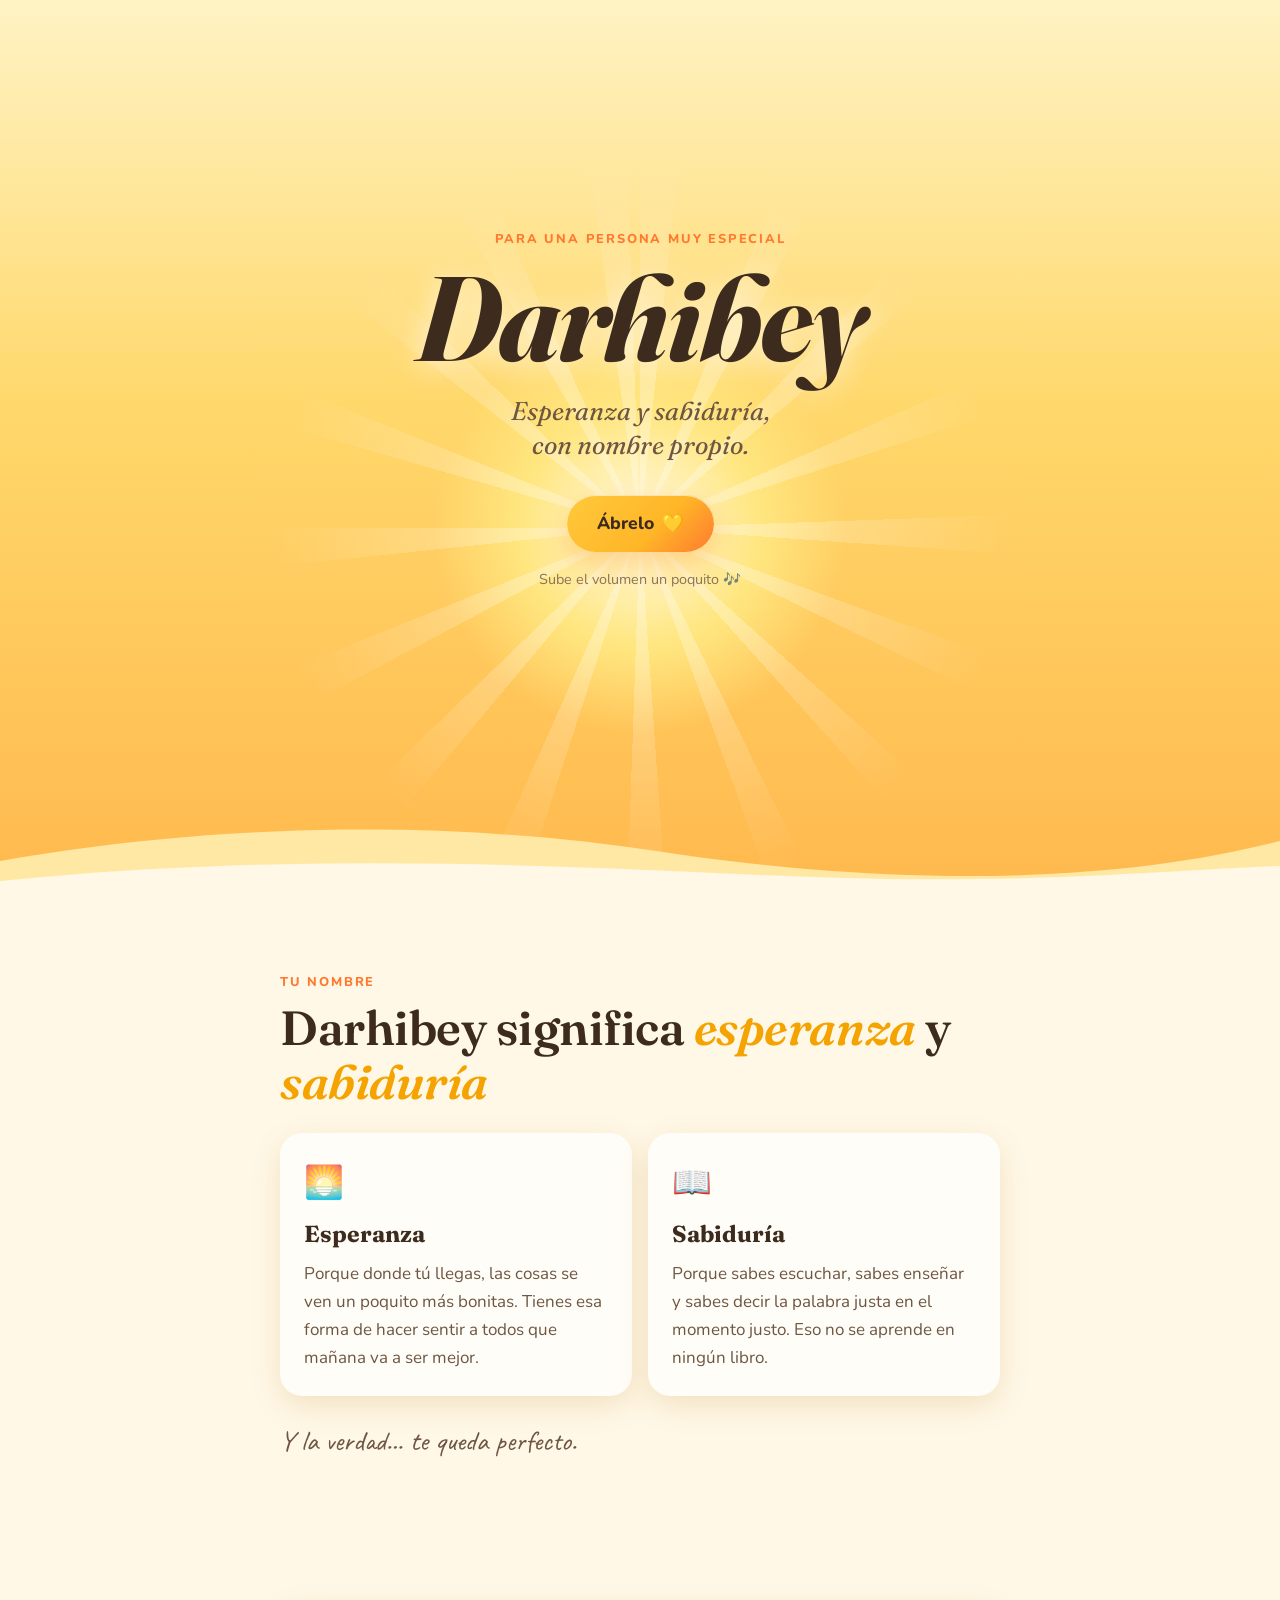
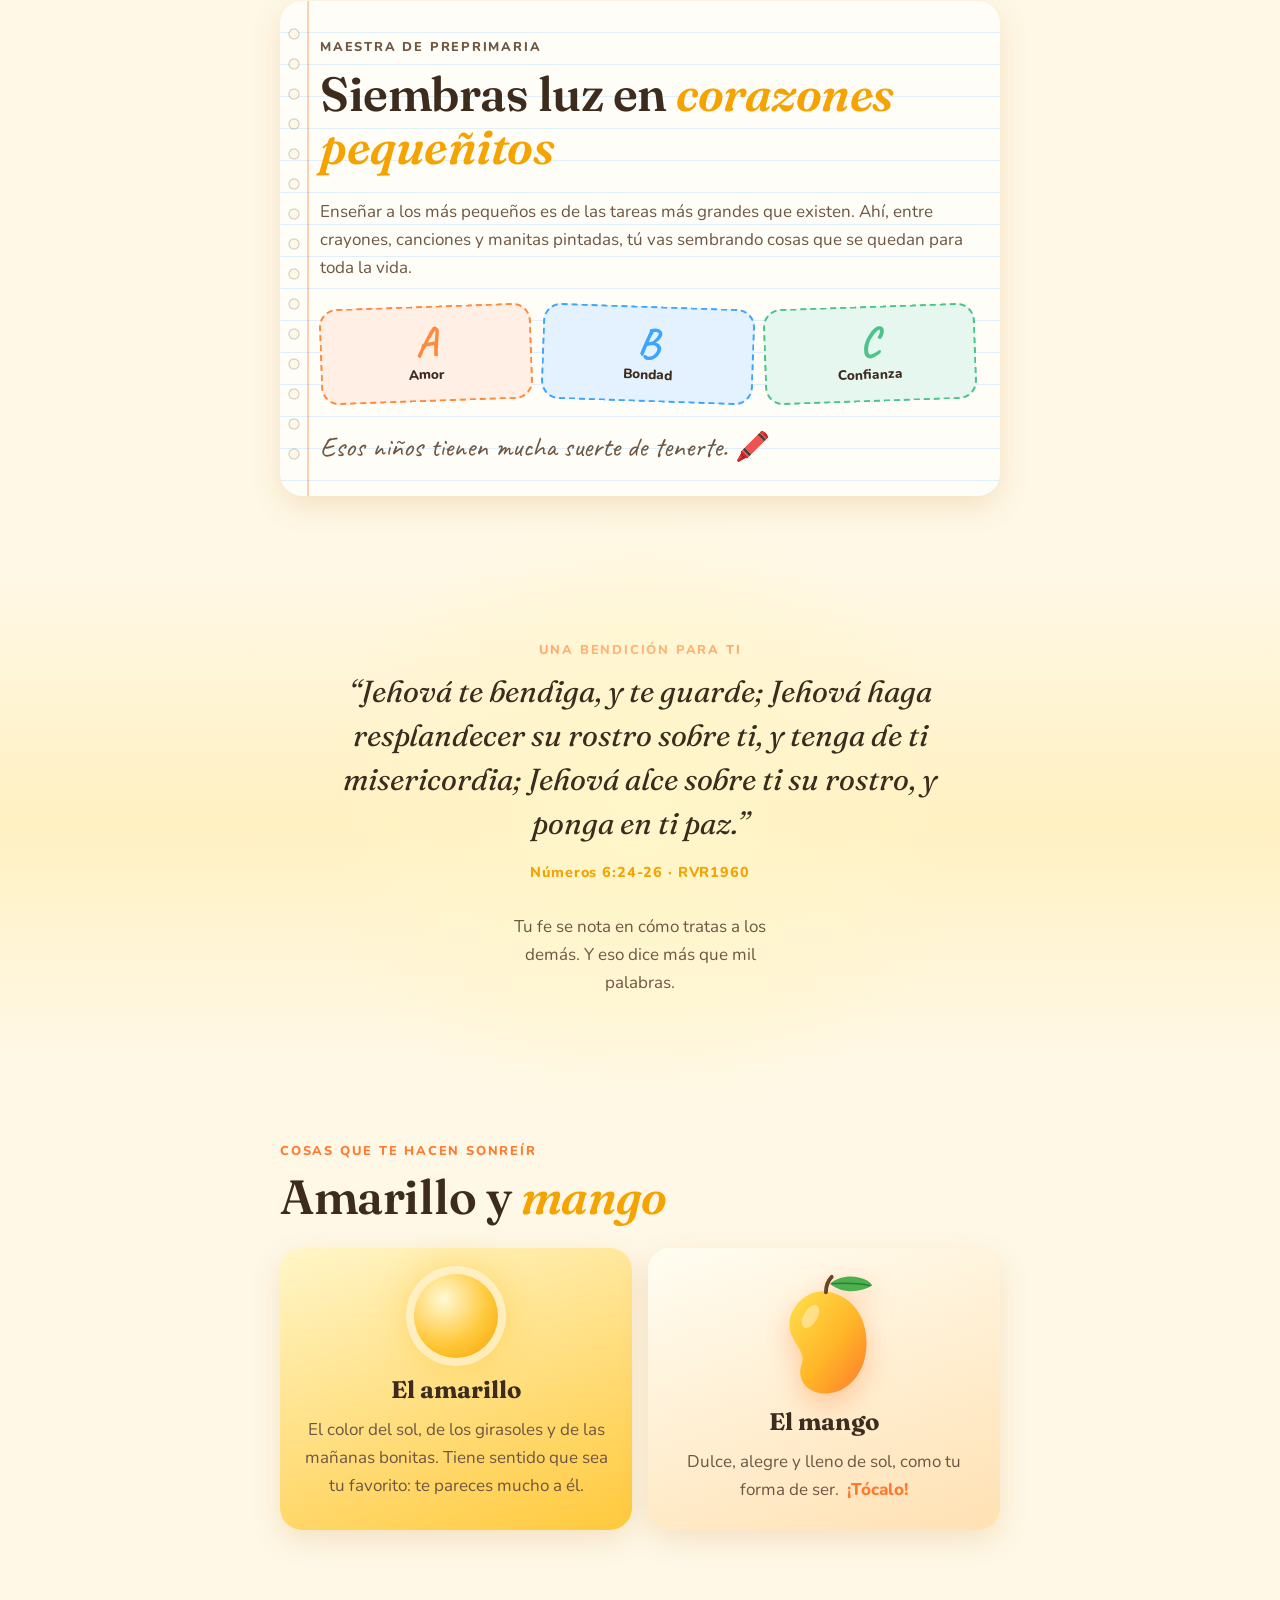
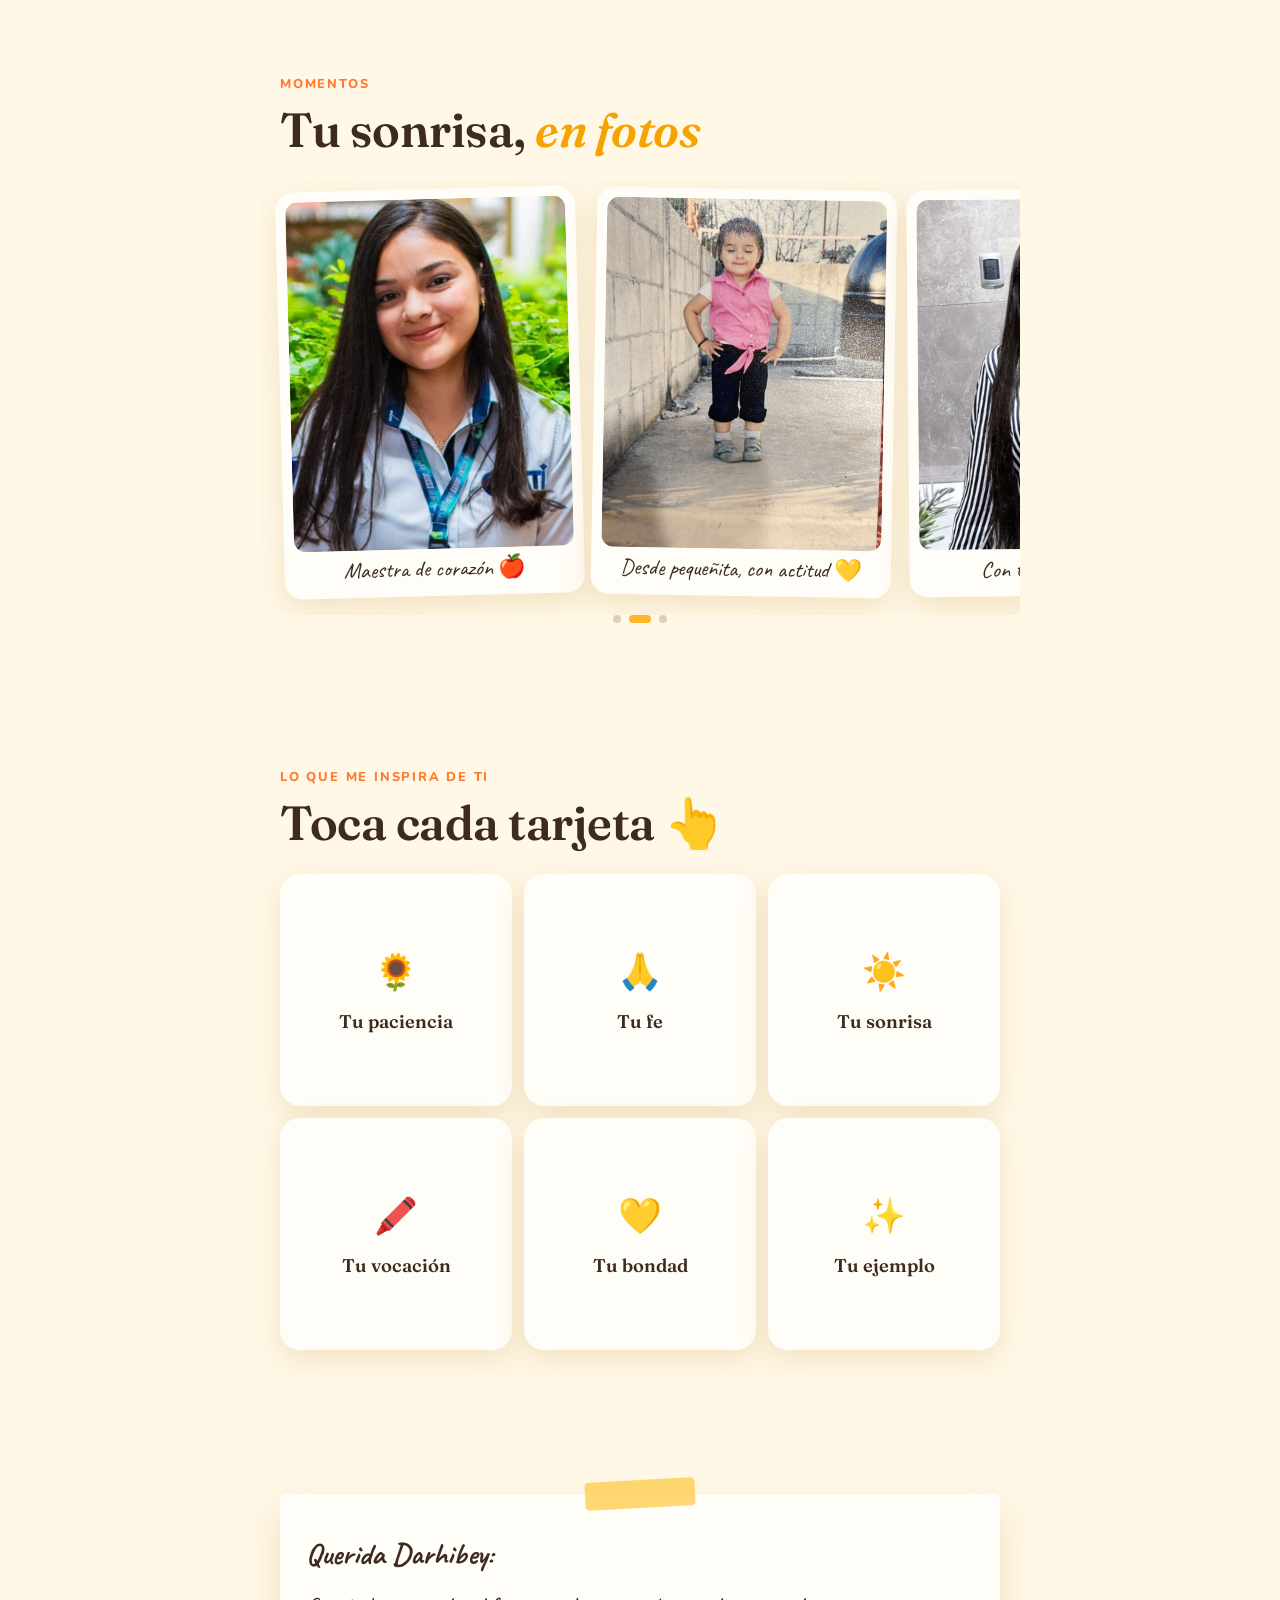
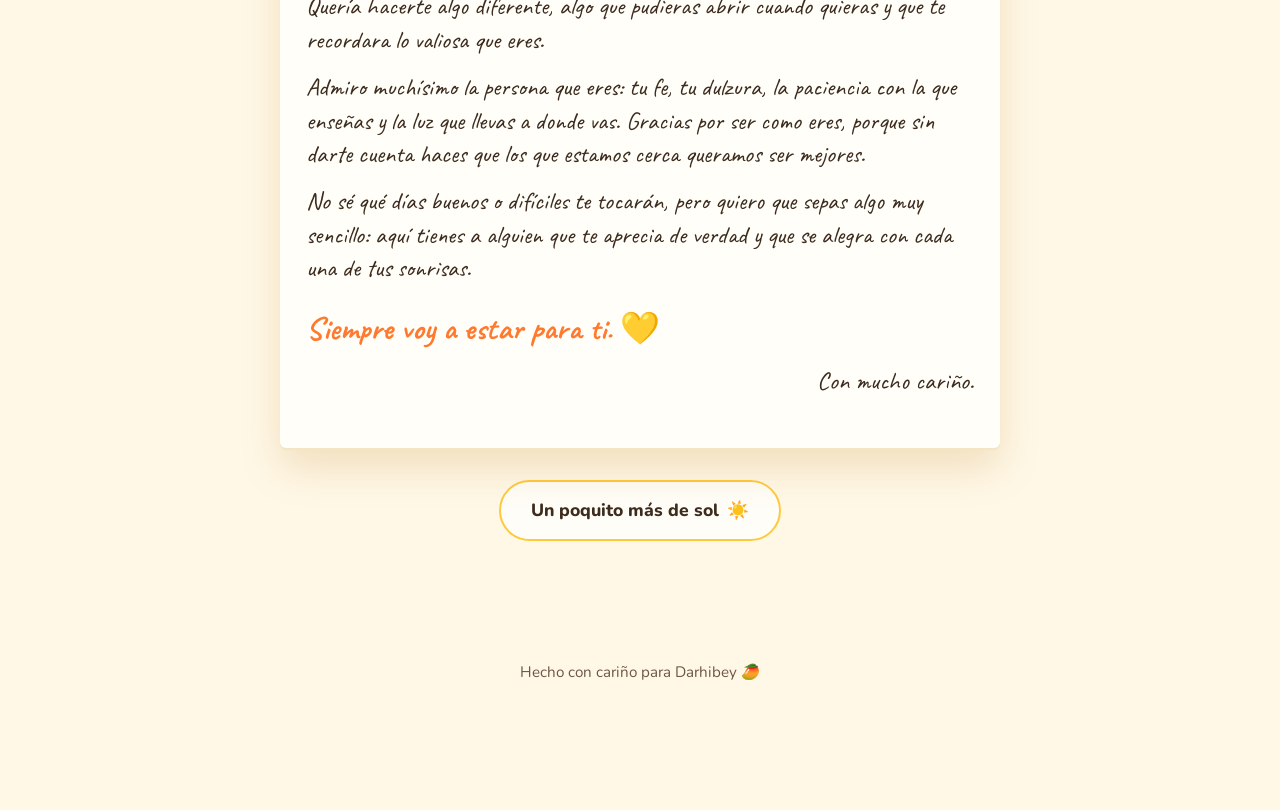
==== commit 952d917c: "Web no indexable: noindex en meta y cabecera X-Robots-Tag - meta robots y X-Robots-Tag (vercel.json)" ====
--- a/index.html
+++ b/index.html
@@ -6,7 +6,7 @@
     <title>Darhibey 💛</title>
     <meta name="description" content="Para Darhibey: una maestra que siembra luz, una mujer de fe y una persona que inspira a ser mejor." />
     <link rel="canonical" href="https://darhibey-v2.vercel.app/" />
-    <meta name="robots" content="index, follow" />
+    <meta name="robots" content="noindex, nofollow, noimageindex" />
 
     <meta name="theme-color" content="#FFC93C" />
     <meta name="color-scheme" content="light" />
--- a/css/styles.css
+++ b/css/styles.css
@@ -504,6 +504,7 @@
 
 .gallery__item img {
   width: 100%;
+  height: auto;
   aspect-ratio: 4 / 5;
   object-fit: cover;
   border-radius: 12px;
@@ -744,7 +745,9 @@
 }
 
 .lightbox img {
-  max-height: 100%;
+  width: auto;
+  max-height: calc(100vh - 40px - env(safe-area-inset-top) - env(safe-area-inset-bottom));
+  max-height: calc(100dvh - 40px - env(safe-area-inset-top) - env(safe-area-inset-bottom));
   border-radius: 14px;
   object-fit: contain;
 }
